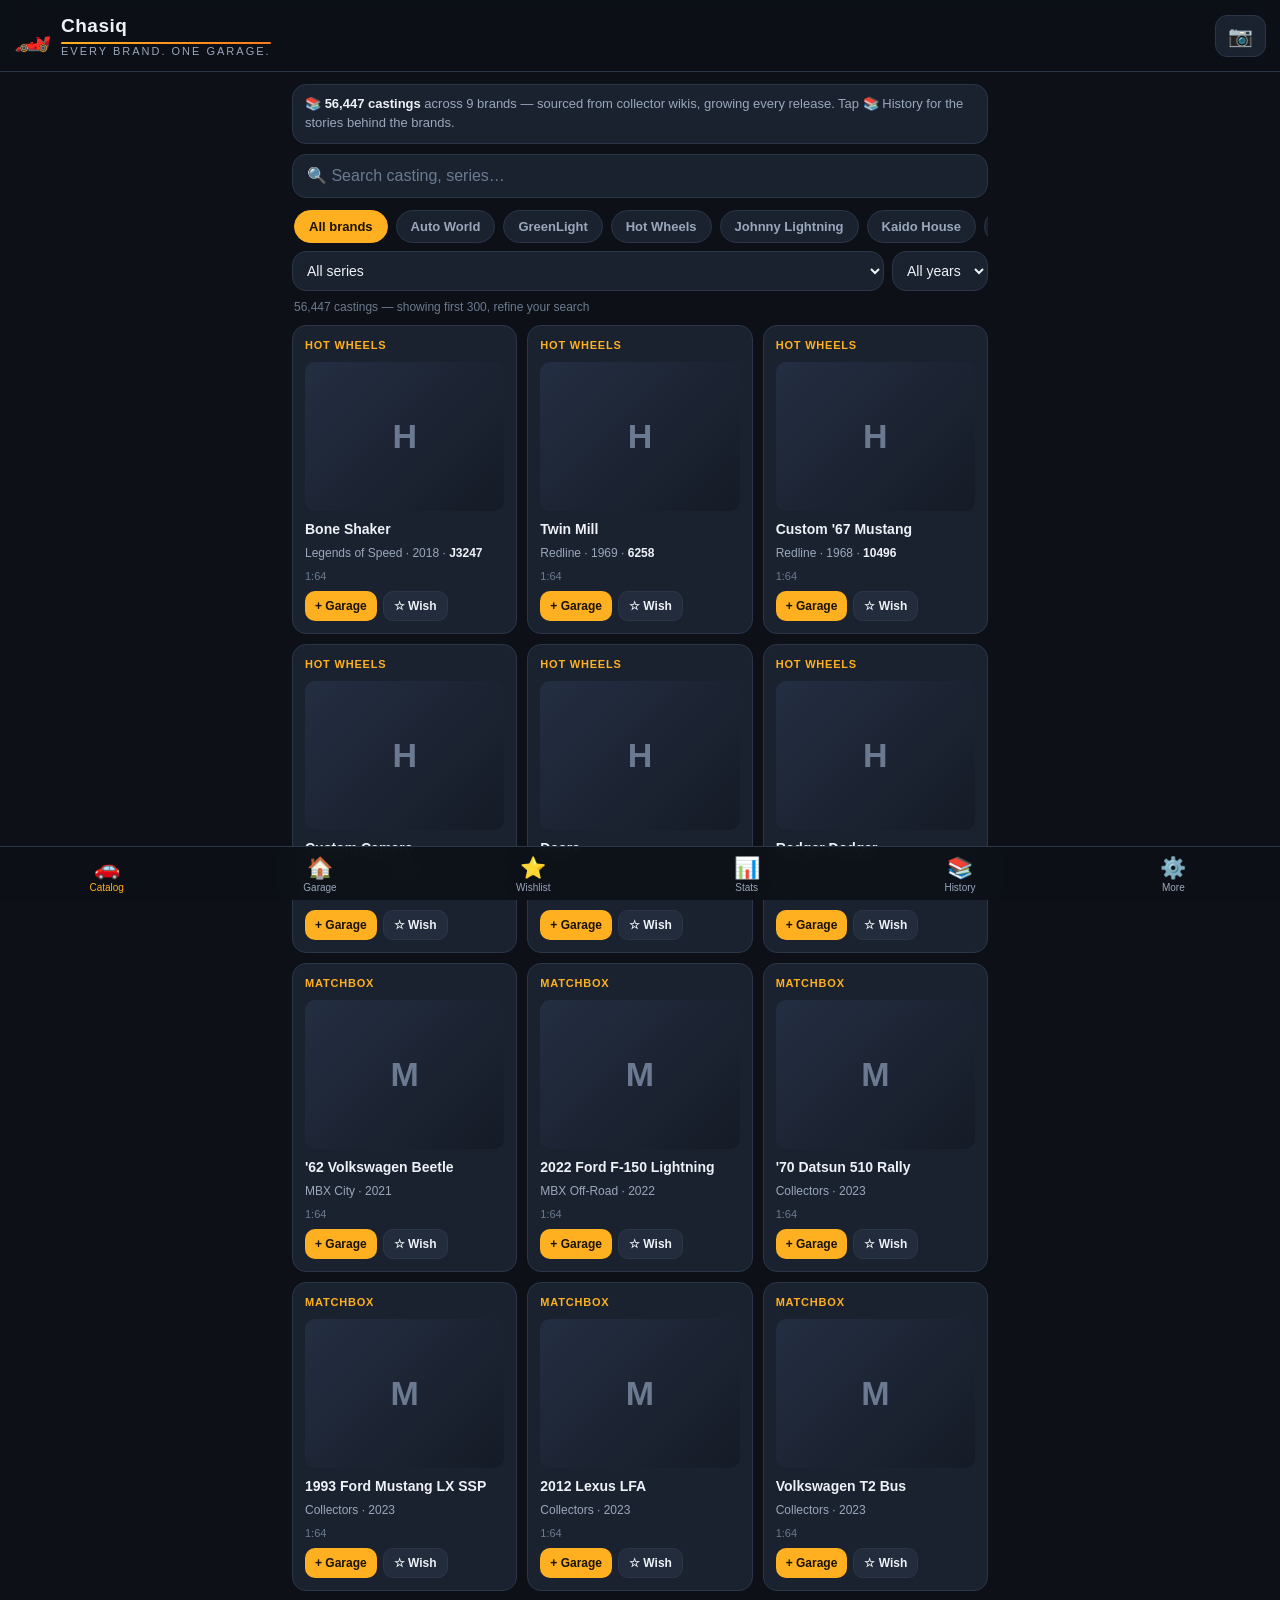
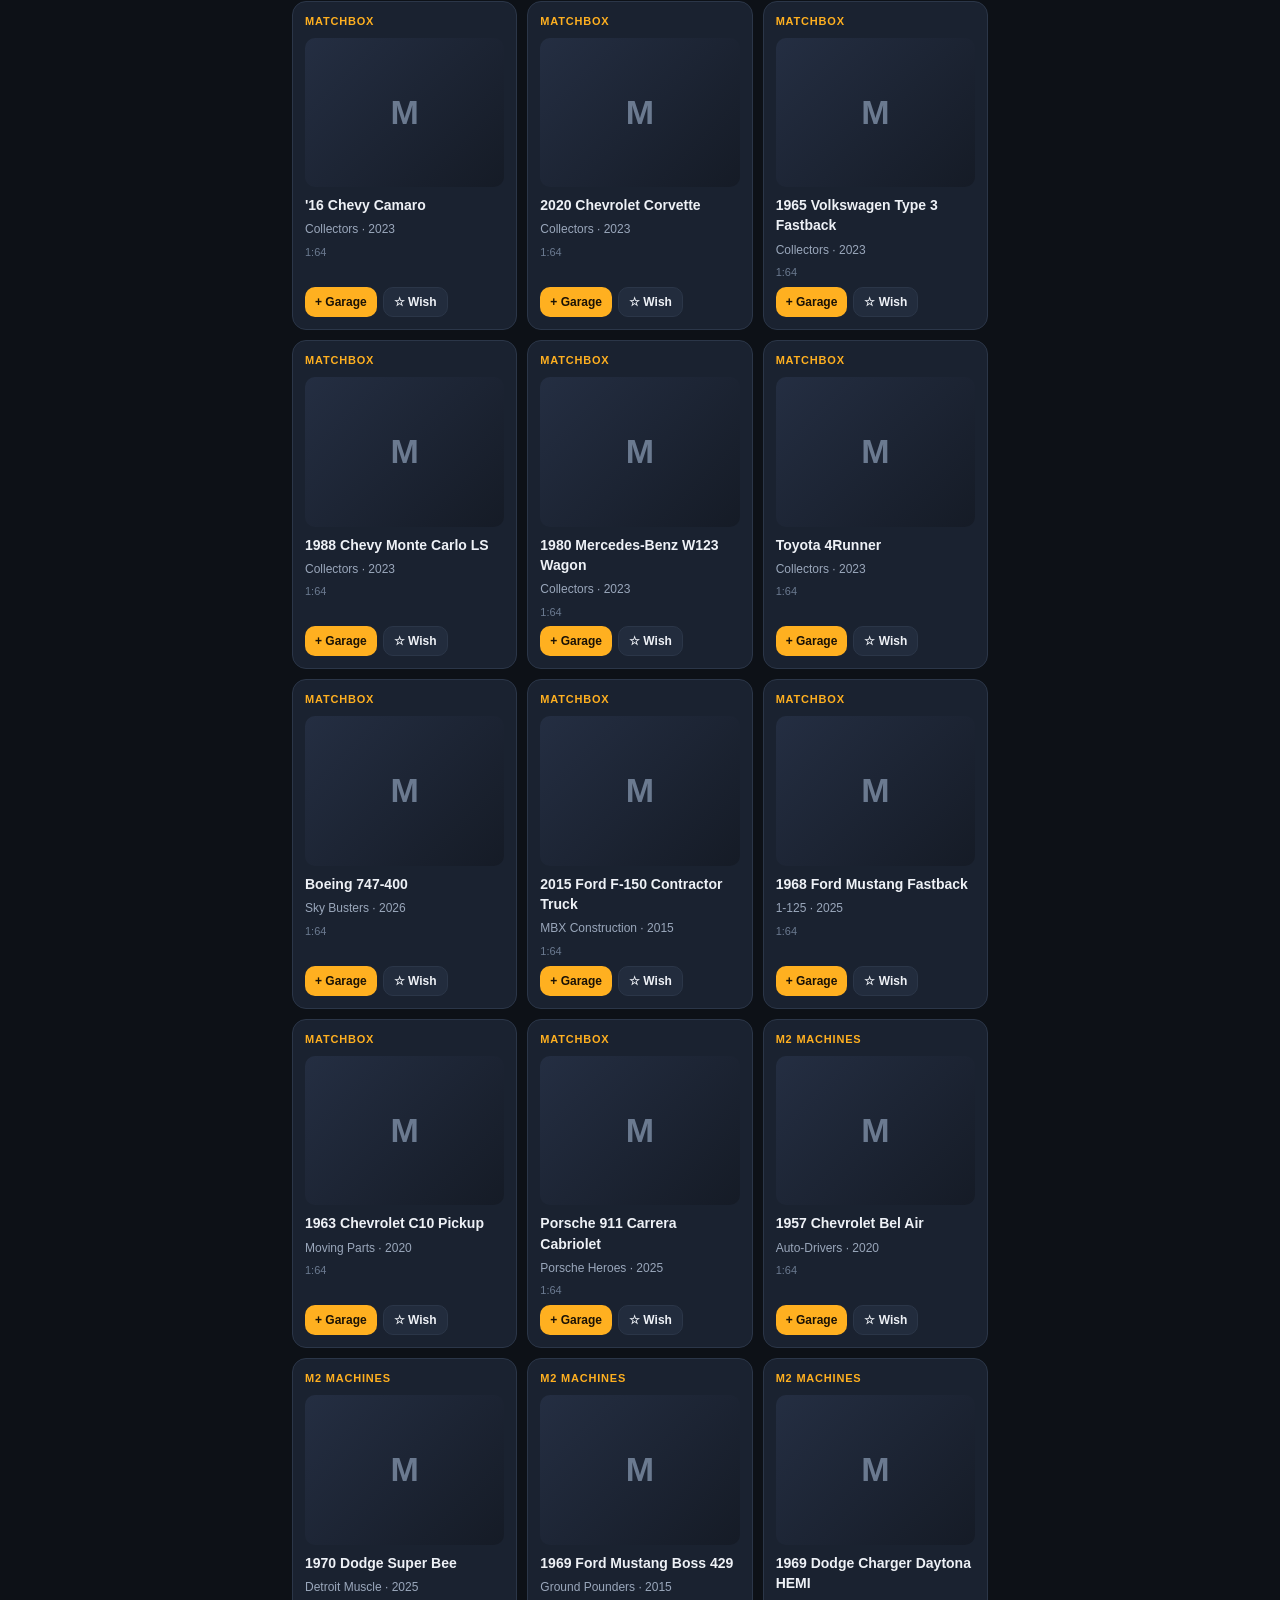
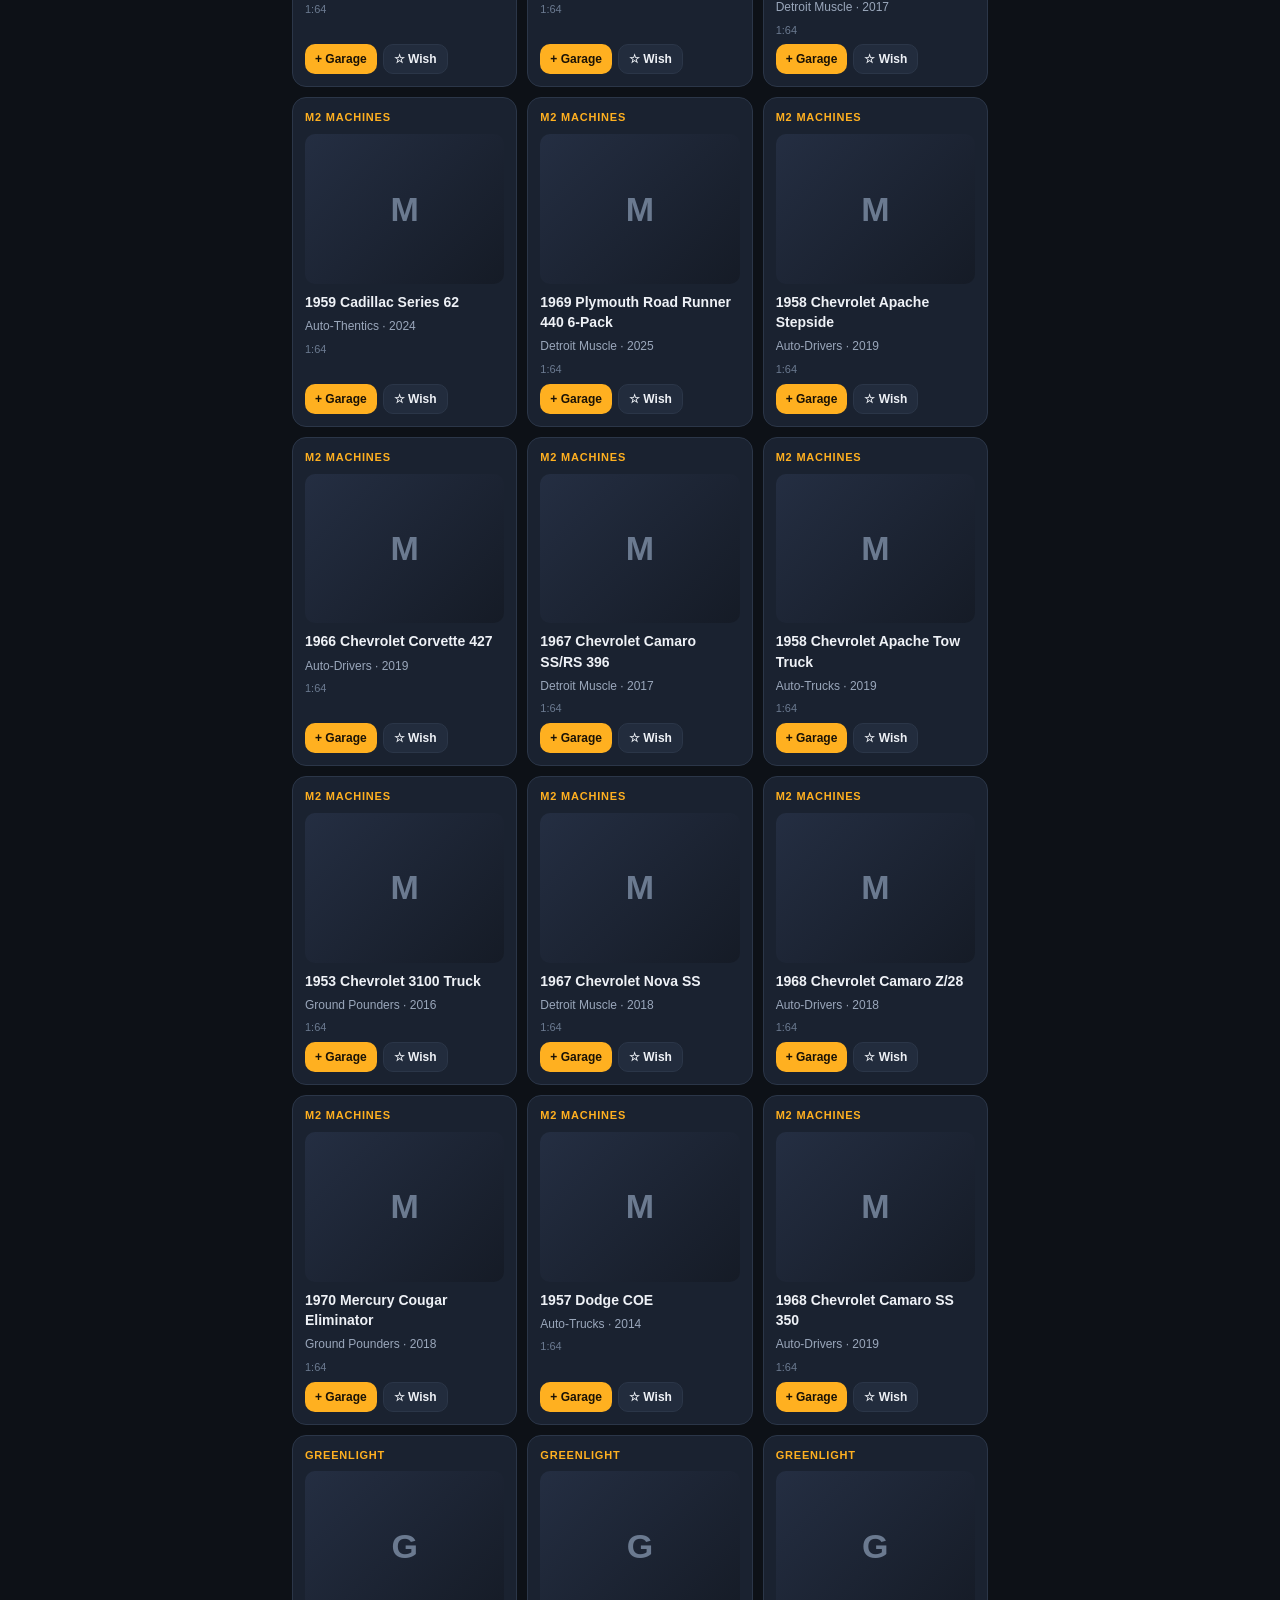
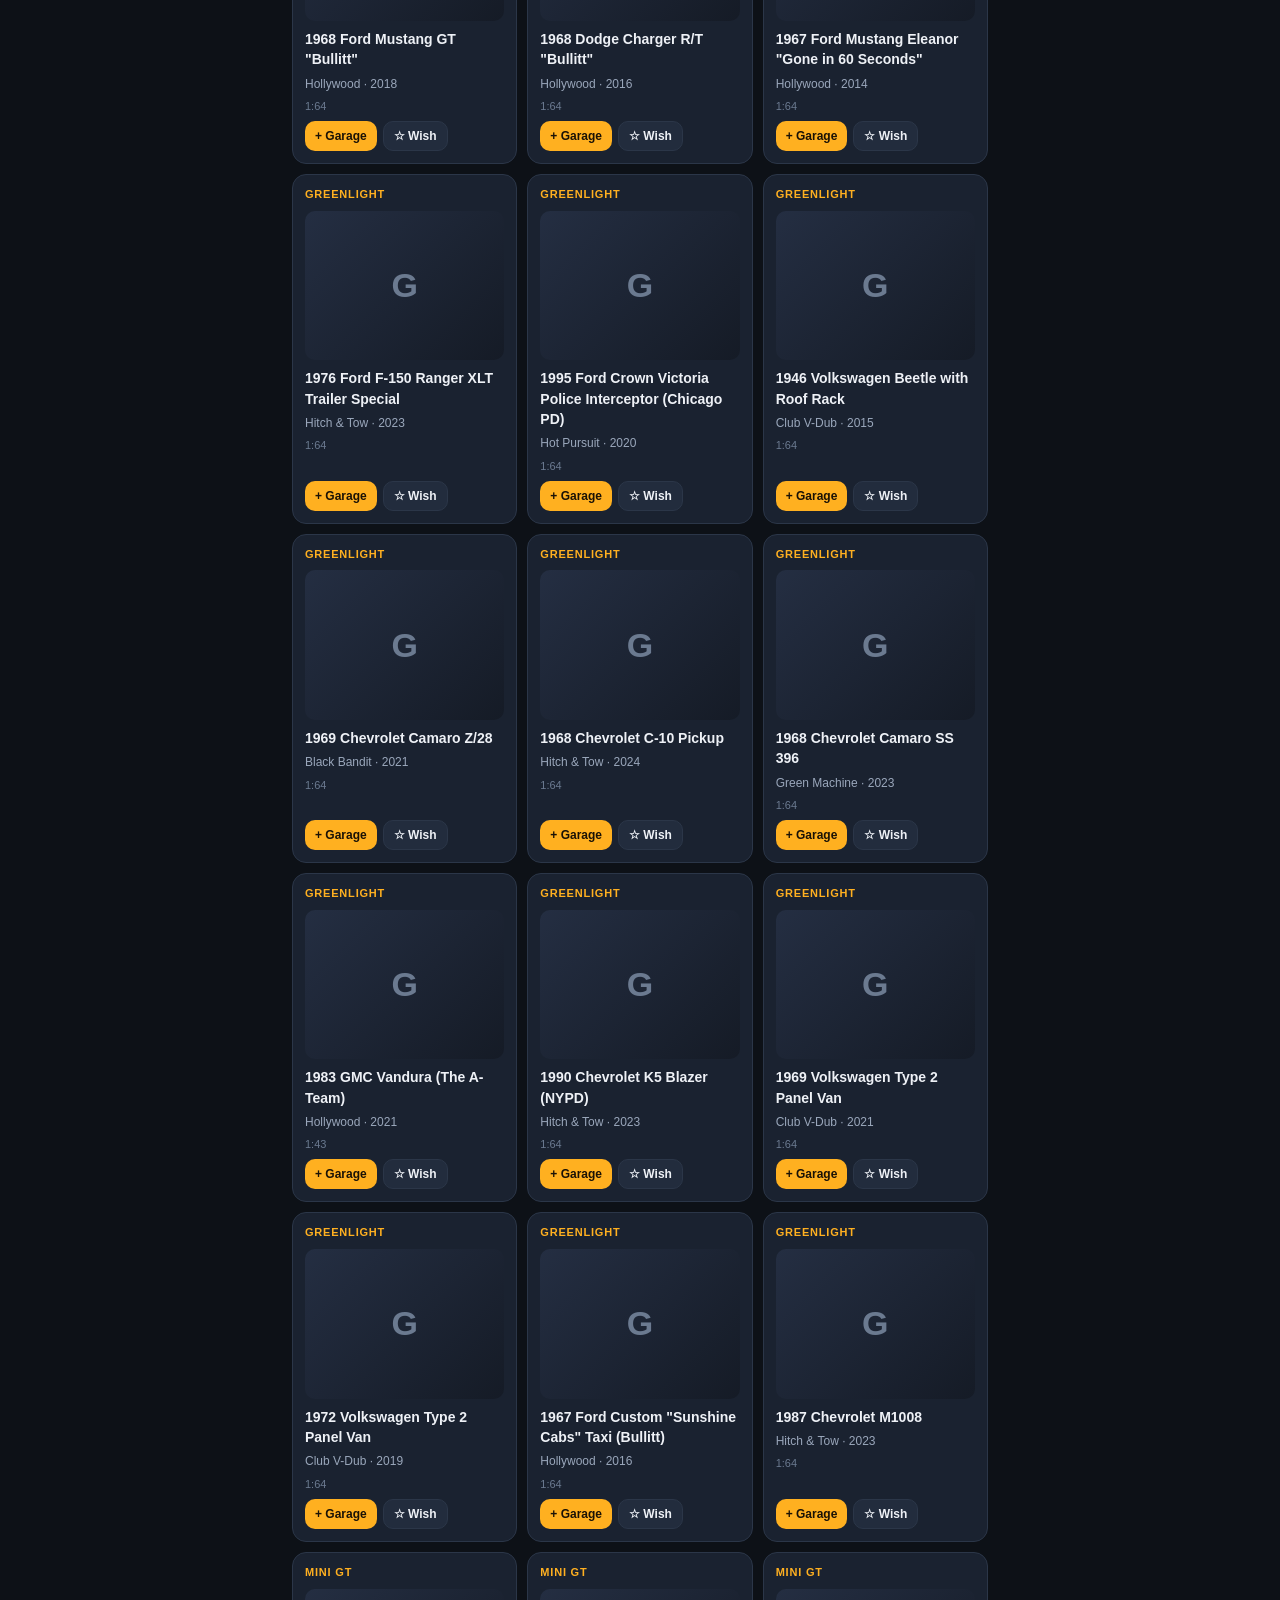
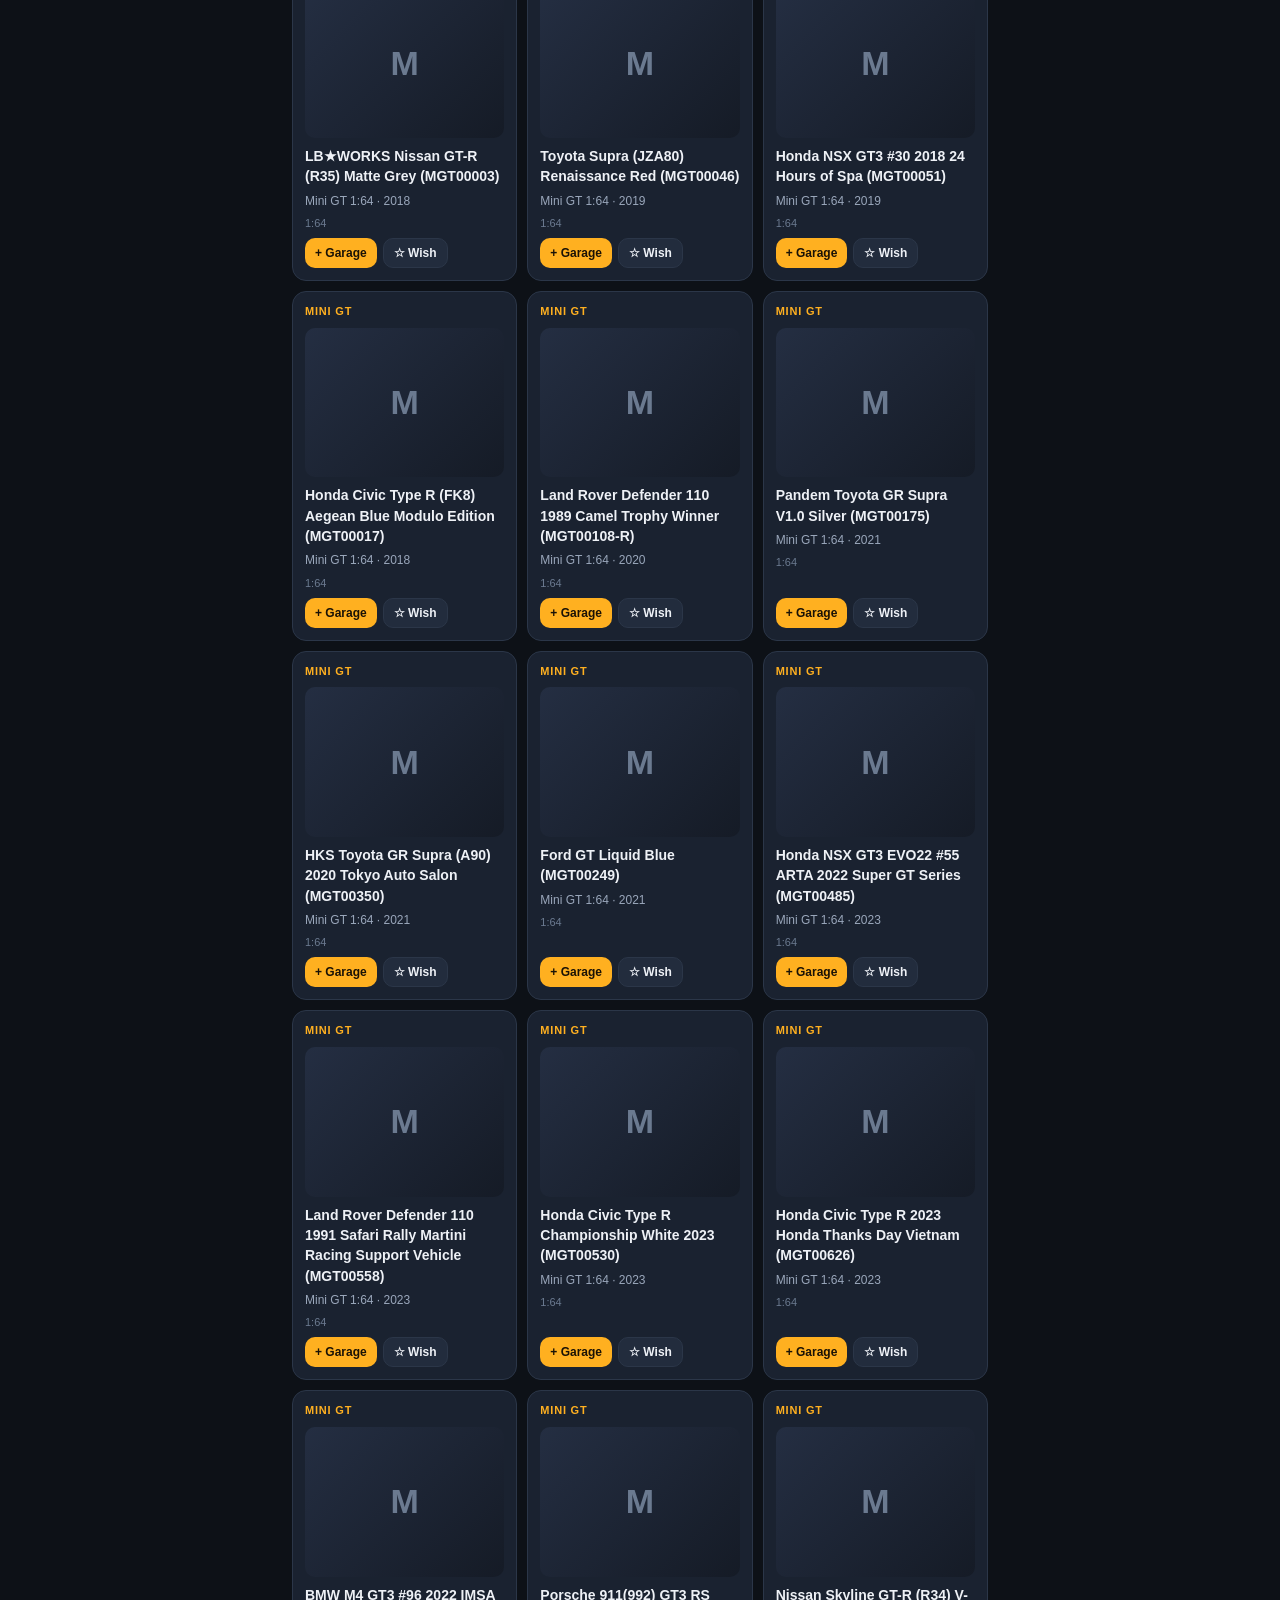
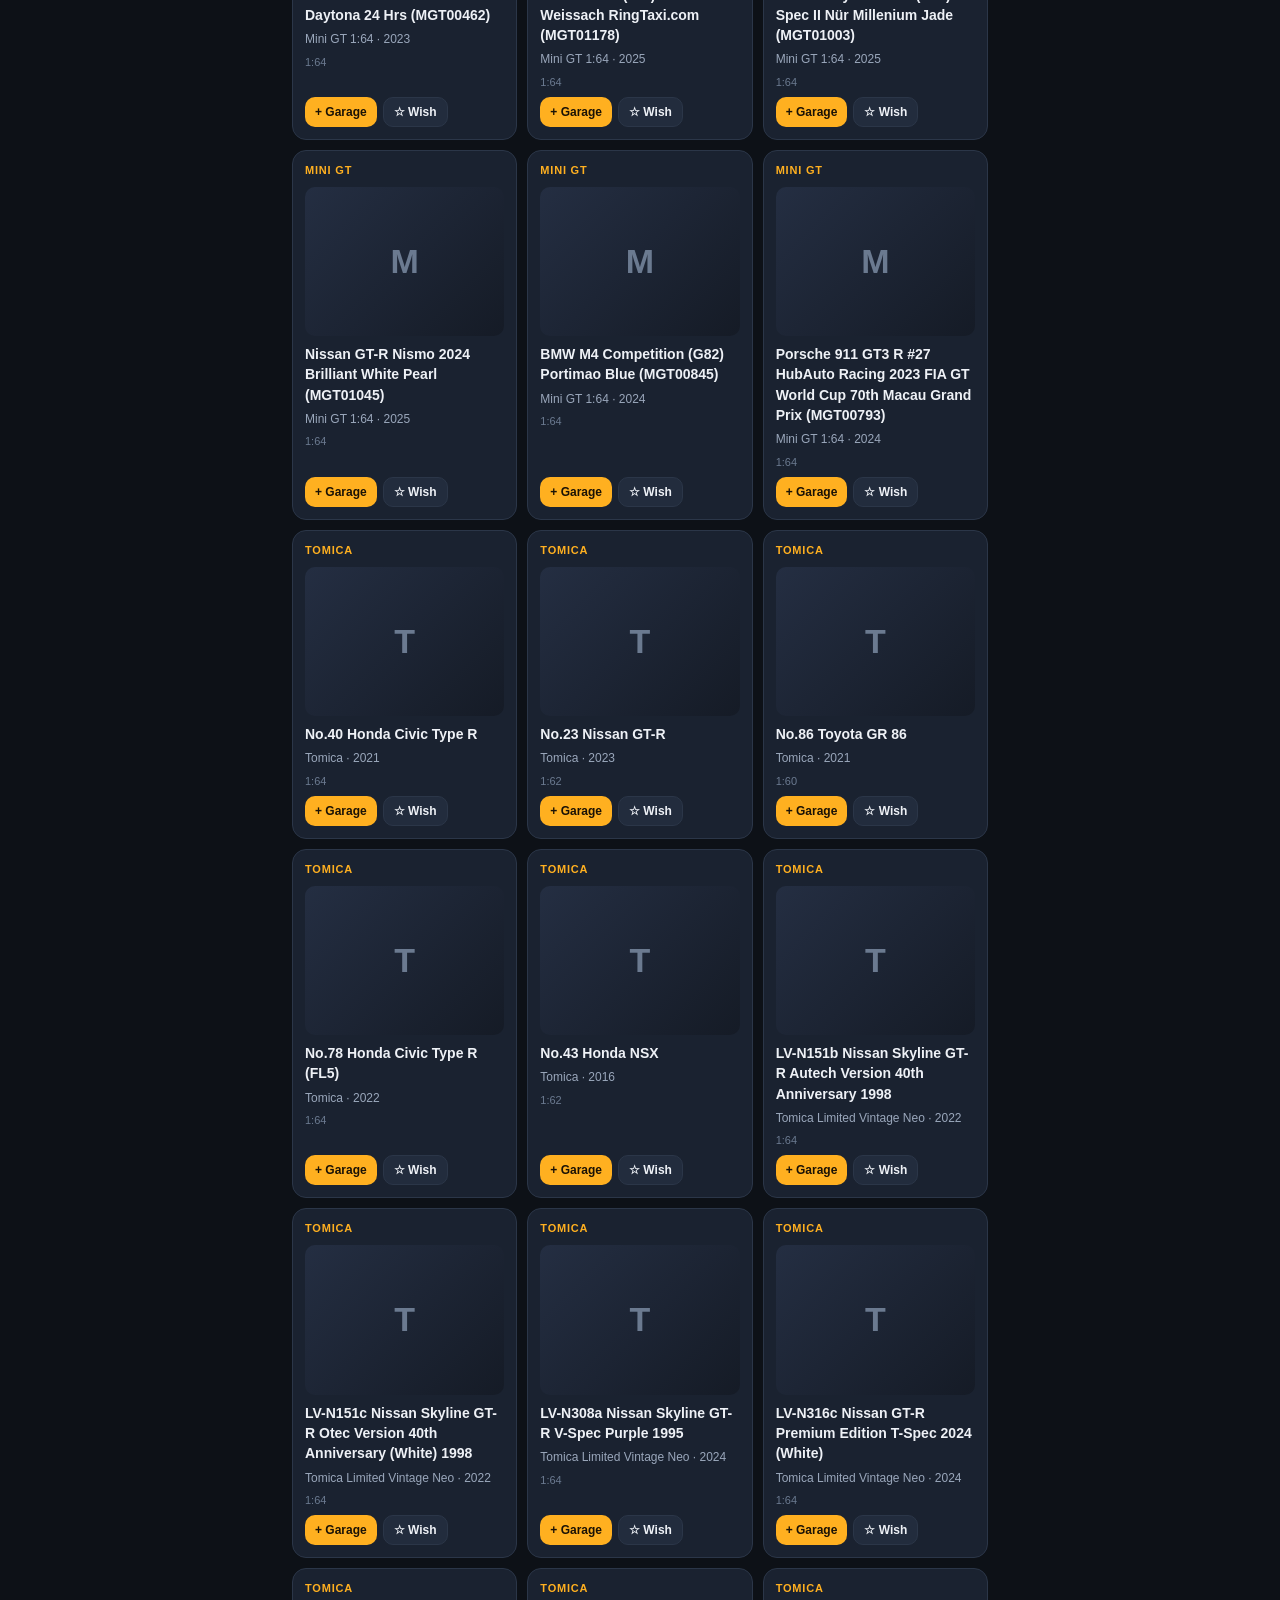
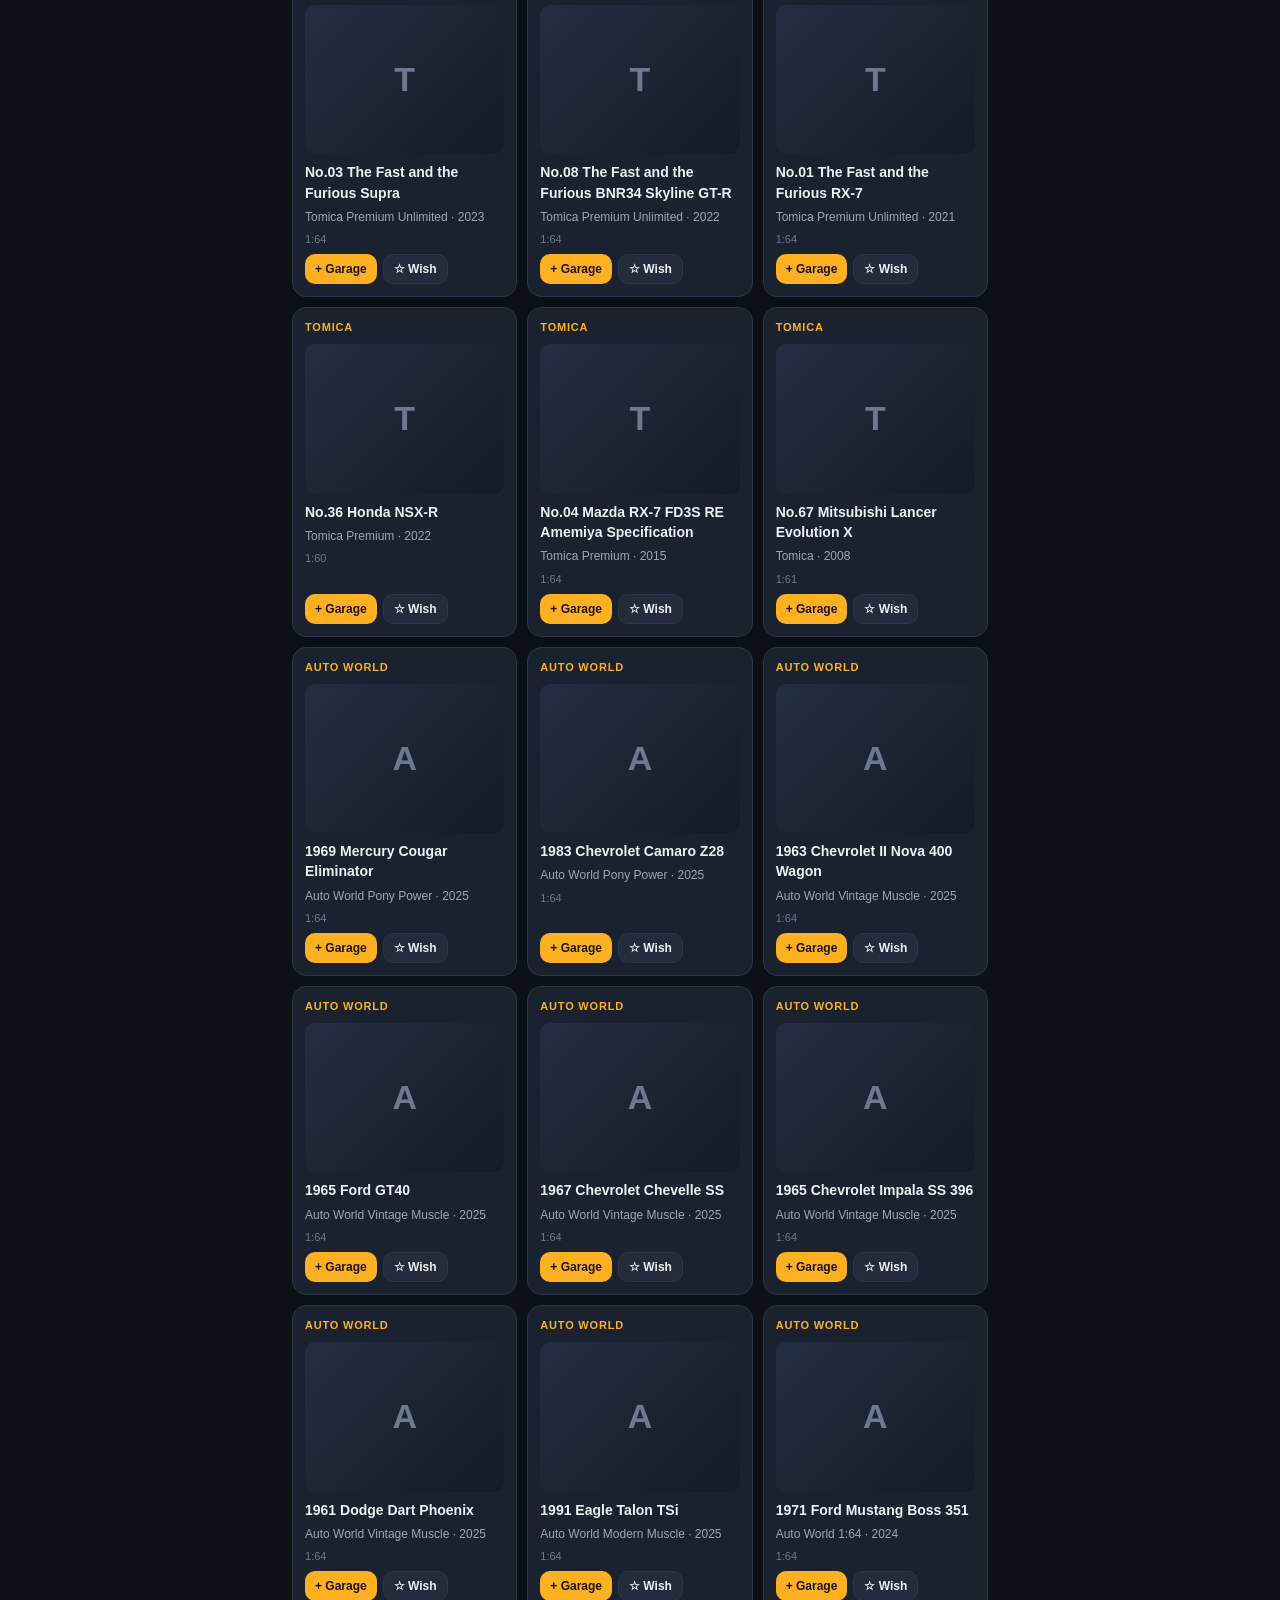
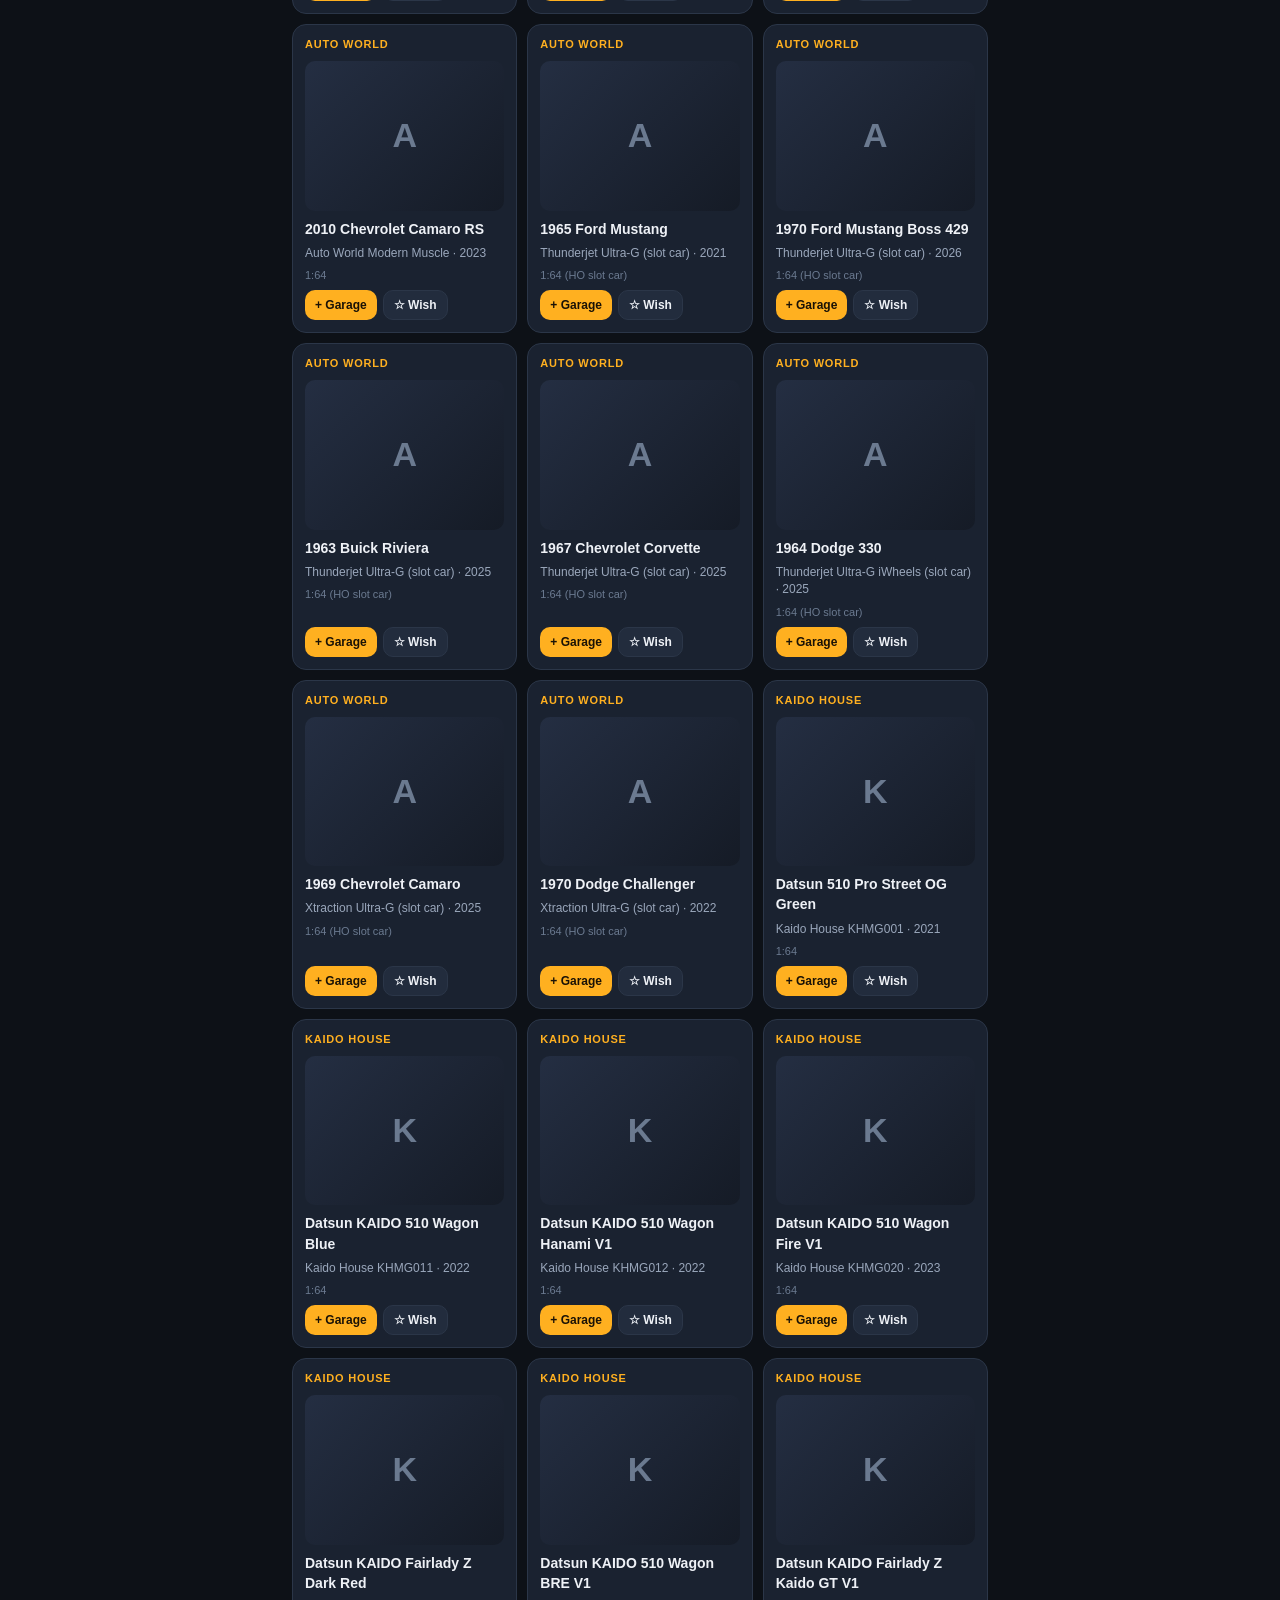
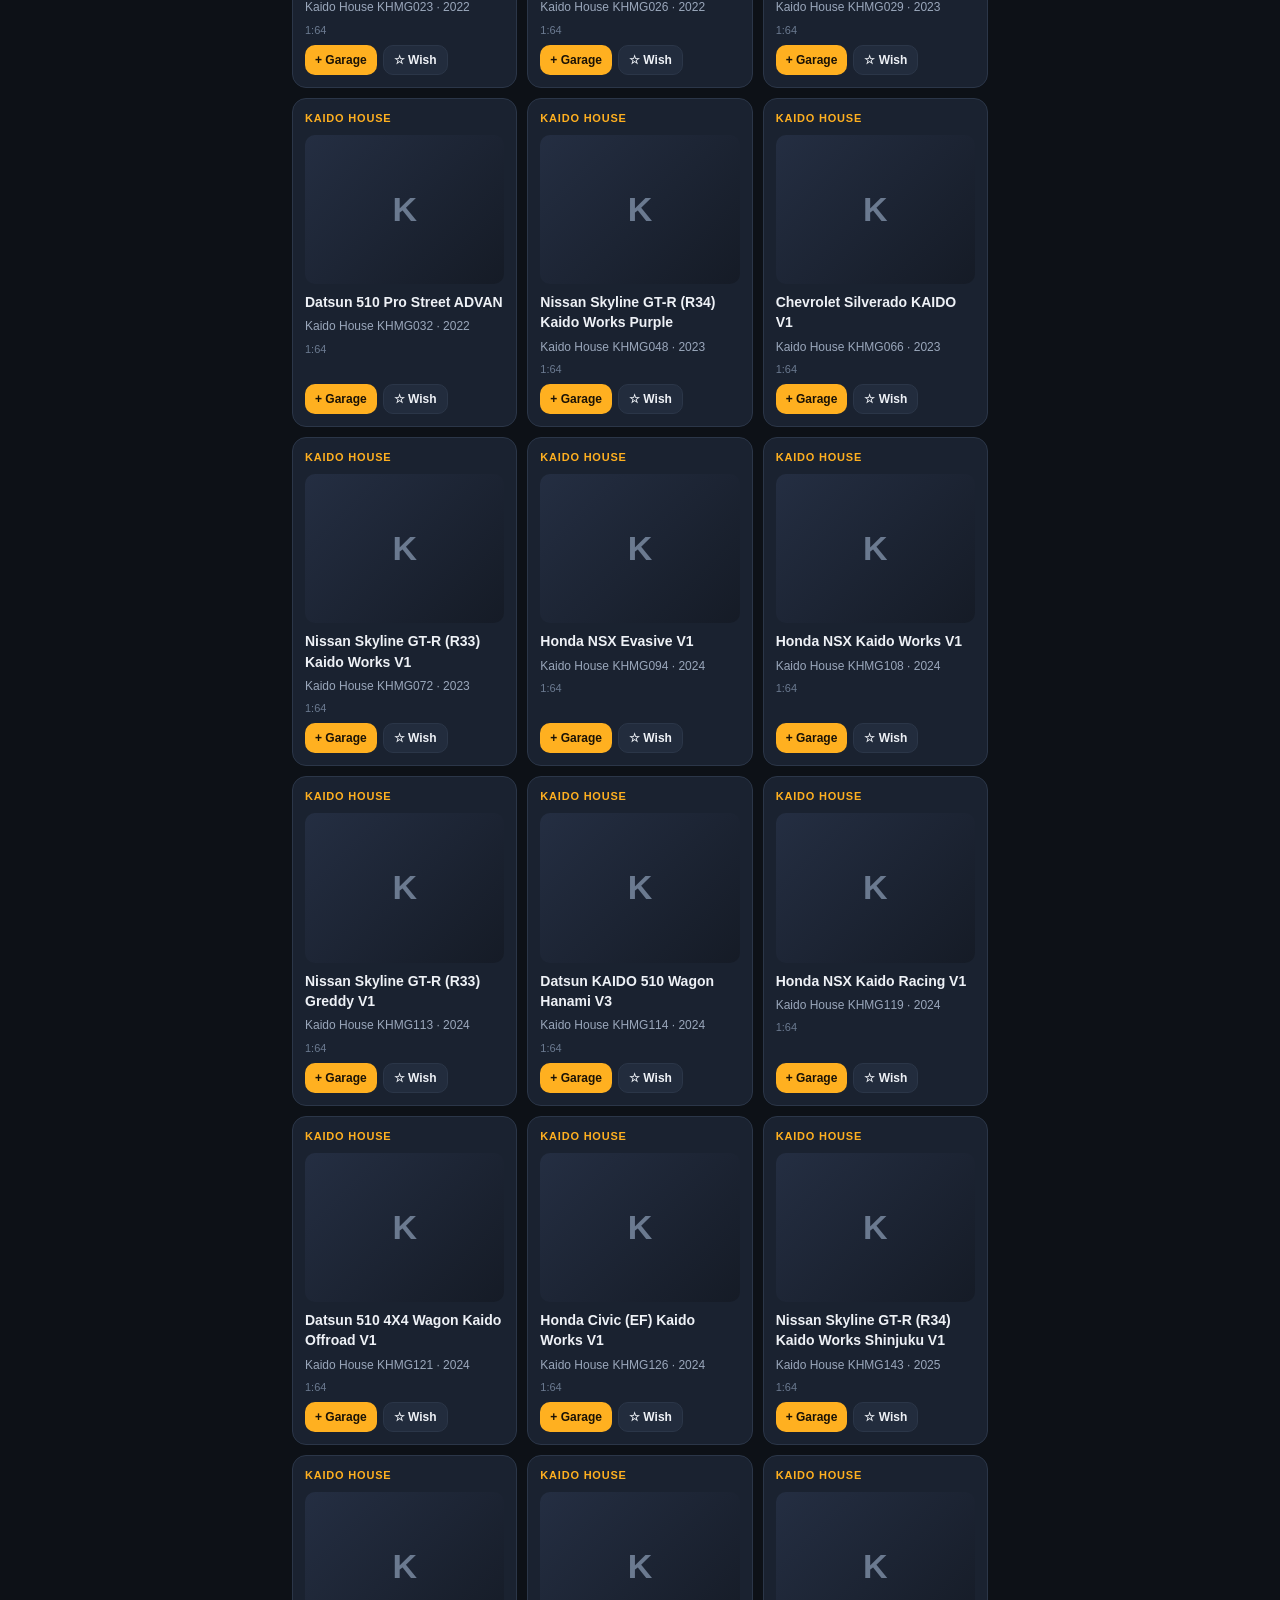
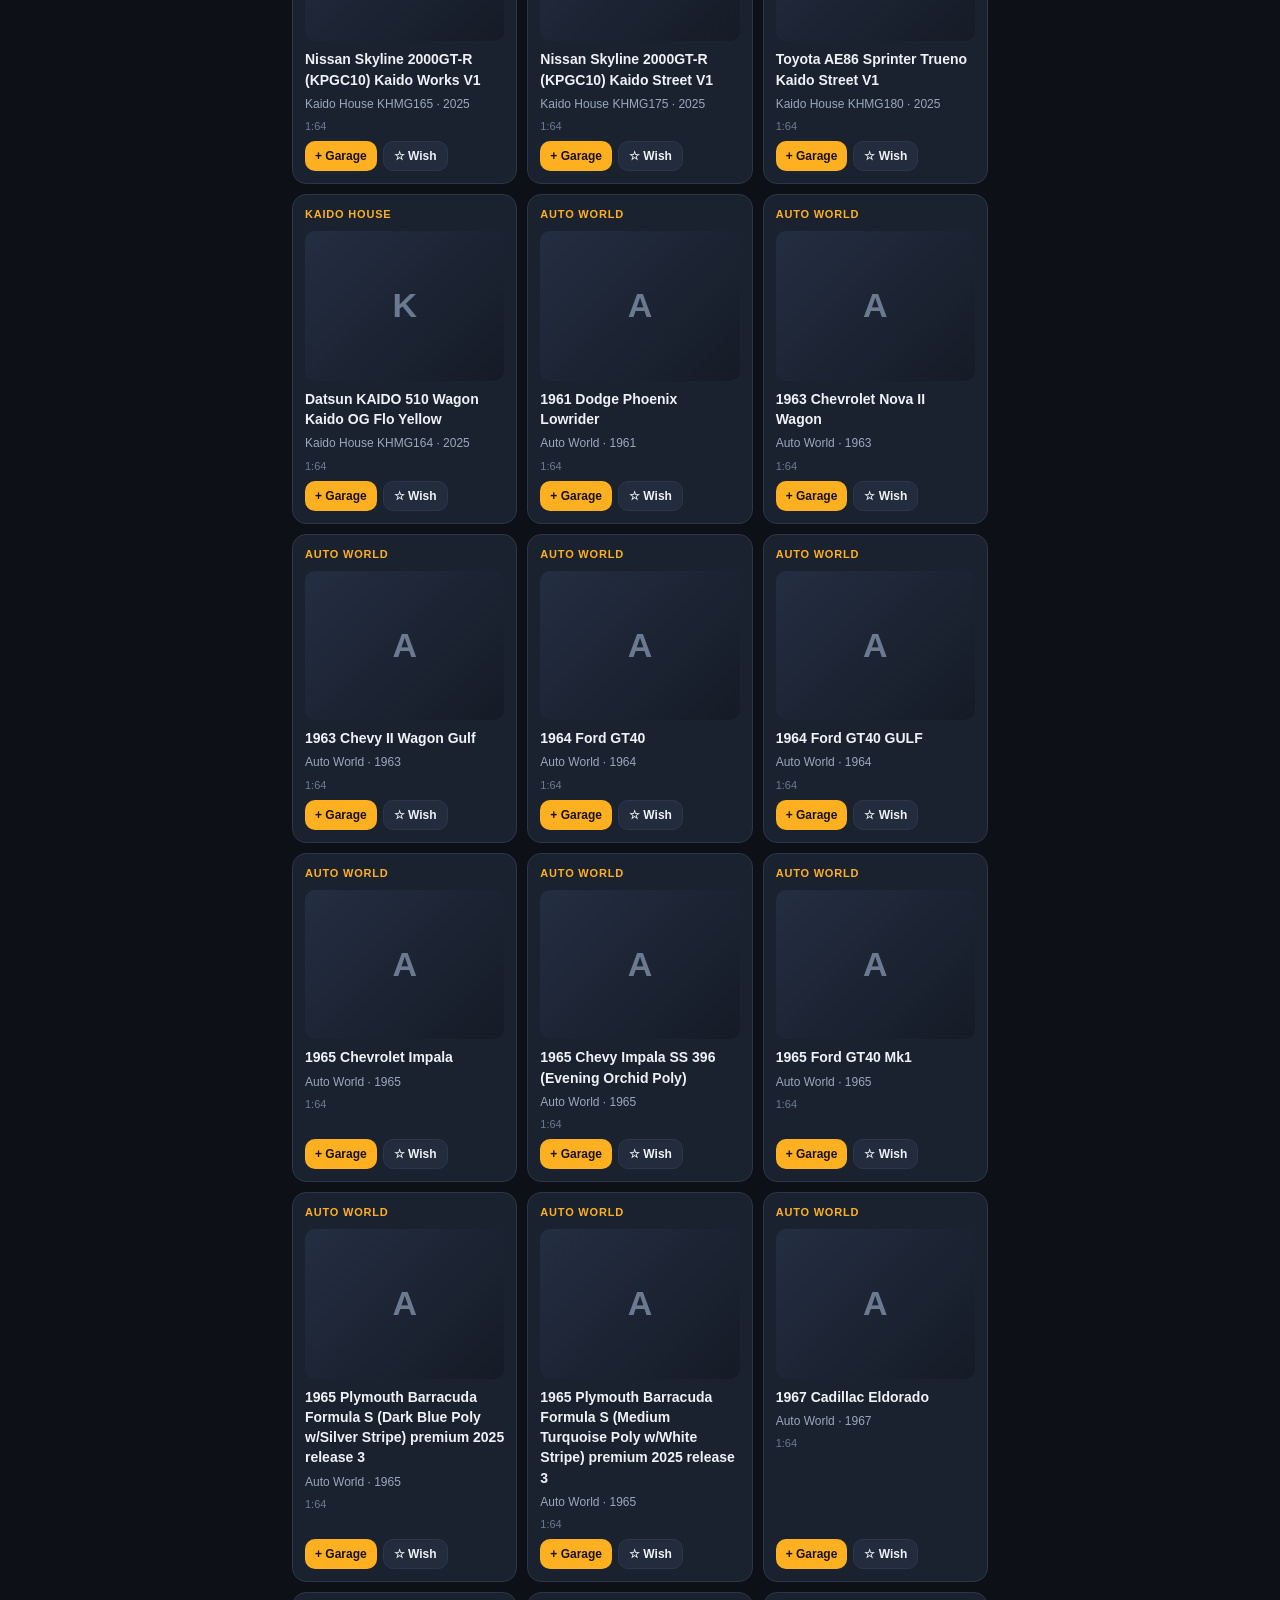
==== index.html @ f36c4ec9 "v19: full-page spec depth — country of origin (37k), base color/material split (31.7k), series index" ====
<!DOCTYPE html>
<html lang="en">
<head>
<meta charset="UTF-8">
<meta name="viewport" content="width=device-width, initial-scale=1.0, viewport-fit=cover">
<title>Chasiq — Multi-Brand Die-Cast Collection Tracker</title>
<meta name="description" content="Chasiq (cha-seek): track your die-cast collection across Hot Wheels, Matchbox, M2, GreenLight, Mini GT, Tomica, Auto World and Kaido House. 100% on-device, no account needed.">
<meta name="theme-color" content="#0d1117">
<link rel="stylesheet" href="./assets/styles.css">
</head>
<body>
<header class="app-header">
  <div class="brand-mark">🏎️</div>
  <div class="brand-text">
    <h1>Chasiq</h1>
    <p class="tagline">every brand. one garage.</p>
  </div>
  <button id="hdr-scan" class="icon-btn" title="Scan barcode" aria-label="Scan barcode">📷</button>
</header>

<main id="view" class="view"></main>

<nav class="bottom-nav" id="bottom-nav">
  <button data-tab="catalog" class="nav-btn active"><span class="nav-ico">🚗</span><span>Catalog</span></button>
  <button data-tab="collection" class="nav-btn"><span class="nav-ico">🏠</span><span>Garage</span></button>
  <button data-tab="wishlist" class="nav-btn"><span class="nav-ico">⭐</span><span>Wishlist</span></button>
  <button data-tab="stats" class="nav-btn"><span class="nav-ico">📊</span><span>Stats</span></button>
  <button data-tab="history" class="nav-btn"><span class="nav-ico">📚</span><span>History</span></button>
  <button data-tab="more" class="nav-btn"><span class="nav-ico">⚙️</span><span>More</span></button>
</nav>

<div id="modal-root"></div>
<div id="toast-root"></div>

<script src="./assets/catalog.js"></script>
<script src="./assets/catalog-c1.js"></script>
<script src="./assets/catalog-c58.js"></script>
<script src="./assets/catalog-c2.js"></script>
<script src="./assets/catalog-c3.js"></script>
<script src="./assets/catalog-c4.js"></script>
<script src="./assets/catalog-c5.js"></script>
<script src="./assets/catalog-c6.js"></script>
<script src="./assets/catalog-c7.js"></script>
<script src="./assets/catalog-c8.js"></script>
<script src="./assets/catalog-c9.js"></script>
<script src="./assets/catalog-c10.js"></script>
<script src="./assets/catalog-c11.js"></script>
<script src="./assets/catalog-c12.js"></script>
<script src="./assets/catalog-c59.js"></script>
<script src="./assets/catalog-c13.js"></script>
<script src="./assets/catalog-c14.js"></script>
<script src="./assets/catalog-c15.js"></script>
<script src="./assets/catalog-c16.js"></script>
<script src="./assets/catalog-c60.js"></script>
<script src="./assets/catalog-c17.js"></script>
<script src="./assets/catalog-c61.js"></script>
<script src="./assets/catalog-c18.js"></script>
<script src="./assets/catalog-c62.js"></script>
<script src="./assets/catalog-c19.js"></script>
<script src="./assets/catalog-c20.js"></script>
<script src="./assets/catalog-c21.js"></script>
<script src="./assets/catalog-c22.js"></script>
<script src="./assets/catalog-c23.js"></script>
<script src="./assets/catalog-c63.js"></script>
<script src="./assets/catalog-c24.js"></script>
<script src="./assets/catalog-c25.js"></script>
<script src="./assets/catalog-c26.js"></script>
<script src="./assets/catalog-c27.js"></script>
<script src="./assets/catalog-c28.js"></script>
<script src="./assets/catalog-c29.js"></script>
<script src="./assets/catalog-c30.js"></script>
<script src="./assets/catalog-c31.js"></script>
<script src="./assets/catalog-c32.js"></script>
<script src="./assets/catalog-c33.js"></script>
<script src="./assets/catalog-c34.js"></script>
<script src="./assets/catalog-c64.js"></script>
<script src="./assets/catalog-c35.js"></script>
<script src="./assets/catalog-c36.js"></script>
<script src="./assets/catalog-c37.js"></script>
<script src="./assets/catalog-c38.js"></script>
<script src="./assets/catalog-c65.js"></script>
<script src="./assets/catalog-c39.js"></script>
<script src="./assets/catalog-c66.js"></script>
<script src="./assets/catalog-c40.js"></script>
<script src="./assets/catalog-c67.js"></script>
<script src="./assets/catalog-c41.js"></script>
<script src="./assets/catalog-c68.js"></script>
<script src="./assets/catalog-c42.js"></script>
<script src="./assets/catalog-c69.js"></script>
<script src="./assets/catalog-c43.js"></script>
<script src="./assets/catalog-c70.js"></script>
<script src="./assets/catalog-c44.js"></script>
<script src="./assets/catalog-c71.js"></script>
<script src="./assets/catalog-c45.js"></script>
<script src="./assets/catalog-c72.js"></script>
<script src="./assets/catalog-c46.js"></script>
<script src="./assets/catalog-c73.js"></script>
<script src="./assets/catalog-c47.js"></script>
<script src="./assets/catalog-c74.js"></script>
<script src="./assets/catalog-c48.js"></script>
<script src="./assets/catalog-c75.js"></script>
<script src="./assets/catalog-c49.js"></script>
<script src="./assets/catalog-c76.js"></script>
<script src="./assets/catalog-c50.js"></script>
<script src="./assets/catalog-c77.js"></script>
<script src="./assets/catalog-c51.js"></script>
<script src="./assets/catalog-c78.js"></script>
<script src="./assets/catalog-c52.js"></script>
<script src="./assets/catalog-c79.js"></script>
<script src="./assets/catalog-c53.js"></script>
<script src="./assets/catalog-c80.js"></script>
<script src="./assets/catalog-c54.js"></script>
<script src="./assets/catalog-c81.js"></script>
<script src="./assets/catalog-c55.js"></script>
<script src="./assets/catalog-c82.js"></script>
<script src="./assets/catalog-c56.js"></script>
<script src="./assets/catalog-c83.js"></script>
<script src="./assets/catalog-c57.js"></script>
<script src="./assets/hwr-c1.js"></script>
<script src="./assets/hwr-c2.js"></script>
<script src="./assets/hwr-c3.js"></script>
<script src="./assets/hwr-c4.js"></script>
<script src="./assets/hwr-c5.js"></script>
<script src="./assets/hwr-c6.js"></script>
<script src="./assets/hwr-c7.js"></script>
<script src="./assets/hwr-c8.js"></script>
<script src="./assets/hwr-c9.js"></script>
<script src="./assets/hwr-c10.js"></script>
<script src="./assets/hwr-c11.js"></script>
<script src="./assets/hwr-c12.js"></script>
<script src="./assets/hwr-c13.js"></script>
<script src="./assets/hwr-c14.js"></script>
<script src="./assets/hwr-c15.js"></script>
<script src="./assets/hwr-c16.js"></script>
<script src="./assets/hwr-c17.js"></script>
<script src="./assets/hwr-c18.js"></script>
<script src="./assets/hwr-c19.js"></script>
<script src="./assets/hwr-c20.js"></script>
<script src="./assets/hwr-c21.js"></script>
<script src="./assets/hwr-c22.js"></script>
<script src="./assets/hwr-c23.js"></script>
<script src="./assets/hwr-c24.js"></script>
<script src="./assets/hwr-c25.js"></script>
<script src="./assets/hwr-c26.js"></script>
<script src="./assets/hwr-c27.js"></script>
<script src="./assets/hwr-c28.js"></script>
<script src="./assets/hwr-c29.js"></script>
<script src="./assets/hwr-c30.js"></script>
<script src="./assets/hwr-c31.js"></script>
<script src="./assets/hwr-c32.js"></script>
<script src="./assets/hwr-c33.js"></script>
<script src="./assets/hwr-c34.js"></script>
<script src="./assets/hwr-c35.js"></script>
<script src="./assets/hwr-c36.js"></script>
<script src="./assets/hwr-c37.js"></script>
<script src="./assets/hwr-c38.js"></script>
<script src="./assets/hwr-c39.js"></script>
<script src="./assets/hwr-c40.js"></script>
<script src="./assets/hwr-c41.js"></script>
<script src="./assets/hwr-c42.js"></script>
<script src="./assets/hwr-c43.js"></script>
<script src="./assets/hwr-c44.js"></script>
<script src="./assets/hwr-c45.js"></script>
<script src="./assets/hwr-c46.js"></script>
<script src="./assets/hwr-c47.js"></script>
<script src="./assets/hwr-c48.js"></script>
<script src="./assets/hwr-c49.js"></script>
<script src="./assets/hwr-c50.js"></script>
<script src="./assets/hwr-c51.js"></script>
<script src="./assets/hwr-c52.js"></script>
<script src="./assets/hwr-c53.js"></script>
<script src="./assets/hwr-c54.js"></script>
<script src="./assets/hwr-c55.js"></script>
<script src="./assets/hwr-c56.js"></script>
<script src="./assets/hwr-c57.js"></script>
<script src="./assets/hwr-c58.js"></script>
<script src="./assets/hwr-c59.js"></script>
<script src="./assets/hwr-c60.js"></script>
<script src="./assets/hwr-c61.js"></script>
<script src="./assets/hwr-c62.js"></script>
<script src="./assets/hwr-c63.js"></script>
<script src="./assets/hwr-c64.js"></script>
<script src="./assets/hwr-c65.js"></script>
<script src="./assets/hwr-c66.js"></script>
<script src="./assets/hwr-c67.js"></script>
<script src="./assets/hwr-c68.js"></script>
<script src="./assets/hwr-c69.js"></script>
<script src="./assets/hwr-c70.js"></script>
<script src="./assets/hwr-c71.js"></script>
<script src="./assets/hwr-c72.js"></script>
<script src="./assets/hwr-c73.js"></script>
<script src="./assets/hwr-c74.js"></script>
<script src="./assets/hwr-c75.js"></script>
<script src="./assets/hwr-c76.js"></script>
<script src="./assets/hwr-c77.js"></script>
<script src="./assets/hwr-c78.js"></script>
<script src="./assets/hwr-c79.js"></script>
<script src="./assets/hwr-c80.js"></script>
<script src="./assets/hwr-c81.js"></script>
<script src="./assets/hwr-c82.js"></script>
<script src="./assets/hwr-c83.js"></script>
<script src="./assets/hwr-c84.js"></script>
<script src="./assets/hwr-c85.js"></script>
<script src="./assets/hwr-c86.js"></script>
<script src="./assets/hwr-c87.js"></script>
<script src="./assets/hwr-c88.js"></script>
<script src="./assets/hwr-c89.js"></script>
<script src="./assets/hwr-c90.js"></script>
<script src="./assets/hwr-c91.js"></script>
<script src="./assets/hwr-c92.js"></script>
<script src="./assets/hwr-c93.js"></script>
<script src="./assets/hwr-c94.js"></script>
<script src="./assets/hwr-c95.js"></script>
<script src="./assets/hwr-c96.js"></script>
<script src="./assets/hwr-c97.js"></script>
<script src="./assets/hwr-c98.js"></script>
<script src="./assets/hwr-c99.js"></script>
<script src="./assets/hwr-c100.js"></script>
<script src="./assets/hwr-c101.js"></script>
<script src="./assets/hwr-c102.js"></script>
<script src="./assets/hwr-c103.js"></script>
<script src="./assets/hwr-c104.js"></script>
<script src="./assets/hwr-c105.js"></script>
<script src="./assets/hwr-c106.js"></script>
<script src="./assets/hwr-c107.js"></script>
<script src="./assets/hwr-c108.js"></script>
<script src="./assets/hwr-c109.js"></script>
<script src="./assets/hwr-c110.js"></script>
<script src="./assets/hwr-c111.js"></script>
<script src="./assets/hwr-c112.js"></script>
<script src="./assets/hwr-c113.js"></script>
<script src="./assets/hwr-c114.js"></script>
<script src="./assets/hwr-c115.js"></script>
<script src="./assets/hwr-c116.js"></script>
<script src="./assets/hwr-c117.js"></script>
<script src="./assets/hwr-c118.js"></script>
<script src="./assets/hwr-c119.js"></script>
<script src="./assets/hwr-c120.js"></script>
<script src="./assets/hwr-c121.js"></script>
<script src="./assets/hwr-c122.js"></script>
<script src="./assets/hwr-c123.js"></script>
<script src="./assets/hwr-c124.js"></script>
<script src="./assets/hwr-c125.js"></script>
<script src="./assets/hwr-c126.js"></script>
<script src="./assets/hwr-c127.js"></script>
<script src="./assets/hwr-c128.js"></script>
<script src="./assets/hwr-c129.js"></script>
<script src="./assets/hwr-c130.js"></script>
<script src="./assets/hwr-c131.js"></script>
<script src="./assets/hwr-c132.js"></script>
<script src="./assets/hwr-c133.js"></script>
<script src="./assets/hwr-c134.js"></script>
<script src="./assets/hwr-c135.js"></script>
<script src="./assets/hwr-c136.js"></script>
<script src="./assets/hwr-c137.js"></script>
<script src="./assets/hwr-c138.js"></script>
<script src="./assets/hwr-c139.js"></script>
<script src="./assets/hwr-c140.js"></script>
<script src="./assets/hwr-c141.js"></script>
<script src="./assets/hwr-c142.js"></script>
<script src="./assets/hwr-c143.js"></script>
<script src="./assets/hwr-c144.js"></script>
<script src="./assets/hwr-c145.js"></script>
<script src="./assets/hwr-c146.js"></script>
<script src="./assets/hwr-c147.js"></script>
<script src="./assets/hwr-c148.js"></script>
<script src="./assets/hwr-c149.js"></script>
<script src="./assets/hwr-c150.js"></script>
<script src="./assets/hwr-c151.js"></script>
<script src="./assets/hwr-c152.js"></script>
<script src="./assets/hwr-c153.js"></script>
<script src="./assets/hwr-c154.js"></script>
<script src="./assets/hwr-c155.js"></script>
<script src="./assets/hwr-c156.js"></script>
<script src="./assets/hwr-c157.js"></script>
<script src="./assets/hwr-c158.js"></script>
<script src="./assets/hwr-c159.js"></script>
<script src="./assets/hwr-c160.js"></script>
<script src="./assets/hwr-c161.js"></script>
<script src="./assets/hwr-c162.js"></script>
<script src="./assets/hwr-c163.js"></script>
<script src="./assets/hwr-c164.js"></script>
<script src="./assets/hwr-c165.js"></script>
<script src="./assets/hwr-c166.js"></script>
<script src="./assets/hwr-c167.js"></script>
<script src="./assets/hwr-c168.js"></script>
<script src="./assets/hwr-c169.js"></script>
<script src="./assets/hwr-c170.js"></script>
<script src="./assets/hwr-c171.js"></script>
<script src="./assets/hwr-c172.js"></script>
<script src="./assets/hwr-c173.js"></script>
<script src="./assets/hwr-c174.js"></script>
<script src="./assets/hwr-c175.js"></script>
<script src="./assets/hwr-c176.js"></script>
<script src="./assets/hwr-c177.js"></script>
<script src="./assets/hwr-c178.js"></script>
<script src="./assets/hwr-c179.js"></script>
<script src="./assets/hwr-c180.js"></script>
<script src="./assets/hwr-c181.js"></script>
<script src="./assets/hwr-c182.js"></script>
<script src="./assets/hwr-c183.js"></script>
<script src="./assets/hwr-c184.js"></script>
<script src="./assets/hwr-c185.js"></script>
<script src="./assets/hwr-c186.js"></script>
<script src="./assets/hwr-c187.js"></script>
<script src="./assets/hwr-c188.js"></script>
<script src="./assets/hwr-c189.js"></script>
<script src="./assets/hwr-c190.js"></script>
<script src="./assets/hwr-c191.js"></script>
<script src="./assets/hwr-c192.js"></script>
<script src="./assets/hwr-c193.js"></script>
<script src="./assets/hwr-c194.js"></script>
<script src="./assets/hwr-c195.js"></script>
<script src="./assets/hwr-c196.js"></script>
<script src="./assets/hwr-c197.js"></script>
<script src="./assets/hwr-c198.js"></script>
<script src="./assets/hwr-c199.js"></script>
<script src="./assets/hwr-c200.js"></script>
<script src="./assets/hwr-c201.js"></script>
<script src="./assets/hwr-c202.js"></script>
<script src="./assets/hwr-c203.js"></script>
<script src="./assets/hwr-c204.js"></script>
<script src="./assets/hwr-c205.js"></script>
<script src="./assets/hwr-c206.js"></script>
<script src="./assets/hwr-c207.js"></script>
<script src="./assets/hwr-c208.js"></script>
<script src="./assets/hwr-c209.js"></script>
<script src="./assets/hwr-c210.js"></script>
<script src="./assets/hwr-c211.js"></script>
<script src="./assets/hwr-c212.js"></script>
<script src="./assets/hwr-c213.js"></script>
<script src="./assets/hwr-c214.js"></script>
<script src="./assets/hwr-c215.js"></script>
<script src="./assets/hwr-c216.js"></script>
<script src="./assets/hwr-c217.js"></script>
<script src="./assets/hwr-c218.js"></script>
<script src="./assets/hwr-c219.js"></script>
<script src="./assets/hwr-c220.js"></script>
<script src="./assets/hwr-c221.js"></script>
<script src="./assets/hwr-c222.js"></script>
<script src="./assets/hwr-c223.js"></script>
<script src="./assets/hwr-c224.js"></script>
<script src="./assets/hwr-c225.js"></script>
<script src="./assets/hwr-c226.js"></script>
<script src="./assets/history.js"></script>
<script src="./assets/app.js"></script>
</body>
</html>
---- assets/styles.css ----
:root{
  --bg:#0d1117; --bg2:#131a22; --card:#1a2230; --card2:#222c3d;
  --line:#2b3648; --txt:#eef1f6; --mut:#9aa7bb; --mut2:#6b7a90;
  --acc:#ffb020; --acc2:#ff7a1a; --ok:#3ddc84; --bad:#ff5a5a;
  --r:14px;
}
*{box-sizing:border-box; -webkit-tap-highlight-color:transparent}
html,body{margin:0;padding:0}
body{
  background:var(--bg); color:var(--txt);
  font-family:-apple-system,BlinkMacSystemFont,"Segoe UI",Roboto,Helvetica,Arial,sans-serif;
  font-size:15px; line-height:1.45; padding-bottom:calc(76px + env(safe-area-inset-bottom));
}
h1,h2,h3{margin:0}
button{font-family:inherit}

/* ---------- header ---------- */
.app-header{
  position:sticky; top:0; z-index:50;
  display:flex; align-items:center; gap:10px;
  padding:12px 14px; background:rgba(13,17,23,.92); backdrop-filter:blur(8px);
  border-bottom:1px solid var(--line);
}
.brand-mark{font-size:30px}
.brand-text h1{font-size:19px; letter-spacing:.5px}
.brand-text h1::after{content:""; display:block; height:2px; width:100%;
  background:linear-gradient(90deg,var(--acc),var(--acc2)); border-radius:2px; margin-top:2px}
.tagline{margin:0; font-size:11px; color:var(--mut); letter-spacing:2px; text-transform:uppercase}
.icon-btn{
  margin-left:auto; background:var(--card); color:var(--txt);
  border:1px solid var(--line); border-radius:12px; font-size:20px; padding:8px 12px; cursor:pointer;
}

/* ---------- views ---------- */
.view{max-width:720px; margin:0 auto; padding:12px 12px 24px}
.sec-title{font-size:13px; text-transform:uppercase; letter-spacing:1.5px; color:var(--mut); margin:18px 2px 8px}
.notice{
  background:var(--card); border:1px solid var(--line); border-radius:var(--r);
  padding:10px 12px; font-size:13px; color:var(--mut); margin-bottom:10px;
}
.notice b{color:var(--txt)}
.badge{
  display:inline-block; font-size:11px; font-weight:700; letter-spacing:.6px;
  padding:2px 8px; border-radius:999px; text-transform:uppercase;
}
.badge.live{background:rgba(61,220,132,.15); color:var(--ok); border:1px solid rgba(61,220,132,.4)}
.badge.soon{background:rgba(255,176,32,.12); color:var(--acc); border:1px solid rgba(255,176,32,.4)}
.badge.brand{background:var(--card2); color:var(--txt); border:1px solid var(--line); text-transform:none; letter-spacing:0}

/* ---------- filter bar ---------- */
.search{width:100%; padding:12px 14px; font-size:16px; border-radius:var(--r);
  background:var(--card); border:1px solid var(--line); color:var(--txt); margin-bottom:8px}
.search::placeholder{color:var(--mut2)}
.chips{display:flex; gap:8px; overflow-x:auto; padding:4px 2px 8px; scrollbar-width:none}
.chips::-webkit-scrollbar{display:none}
.chip{
  flex:0 0 auto; padding:8px 14px; border-radius:999px; font-size:13px; font-weight:600;
  background:var(--card); color:var(--mut); border:1px solid var(--line); cursor:pointer;
}
.chip.on{background:var(--acc); border-color:var(--acc); color:#1a1206}
.row2{display:flex; gap:8px}
.row2 select{flex:1; padding:10px; border-radius:var(--r); background:var(--card);
  border:1px solid var(--line); color:var(--txt); font-size:14px}
.count-line{font-size:12px; color:var(--mut2); margin:8px 2px}

/* ---------- cards ---------- */
.grid{display:grid; grid-template-columns:1fr 1fr; gap:10px}
@media(min-width:560px){.grid{grid-template-columns:1fr 1fr 1fr}}
.card{
  background:var(--card); border:1px solid var(--line); border-radius:var(--r);
  padding:12px; display:flex; flex-direction:column; gap:6px;
}
.card .cbrand{font-size:11px; font-weight:700; color:var(--acc); text-transform:uppercase; letter-spacing:.8px}
.card .cname{font-weight:700; font-size:14px}
.card .cmeta{font-size:12px; color:var(--mut)}
.card .cscale{font-size:11px; color:var(--mut2)}
.card .crow{margin-top:auto; display:flex; gap:6px}
.card .cmeta b{color:var(--txt); font-weight:700}
/* uniform per-release spec grid (catalog detail) */
.spec-grid{display:grid; grid-template-columns:1fr 1fr; gap:8px; margin-top:12px}
.spec{background:var(--card); border:1px solid var(--line); border-radius:10px; padding:8px 10px; display:flex; flex-direction:column; gap:2px}
.spec.wide{grid-column:1 / -1}
.spec span{font-size:10px; text-transform:uppercase; letter-spacing:.8px; color:var(--mut)}
.spec b{font-size:14px; font-weight:700}
.btn{
  border:none; border-radius:10px; padding:10px 12px; font-size:13px; font-weight:700; cursor:pointer;
}
.btn.pri{background:var(--acc); color:#1a1206}
.btn.sec{background:var(--card2); color:var(--txt); border:1px solid var(--line)}
.btn.ghost{background:transparent; color:var(--mut); border:1px dashed var(--line)}
.btn.danger{background:rgba(255,90,90,.14); color:var(--bad); border:1px solid rgba(255,90,90,.4)}
.btn.sm{padding:7px 10px; font-size:12px}
.btn.block{width:100%; margin-top:8px}
.btn:disabled{opacity:.45; cursor:default}

/* ---------- collection list ---------- */
.g-item{
  display:flex; gap:12px; background:var(--card); border:1px solid var(--line);
  border-radius:var(--r); padding:10px; margin-bottom:10px; cursor:pointer; align-items:center;
}
.g-thumb{width:64px; height:64px; border-radius:10px; object-fit:cover; background:var(--card2); flex:0 0 auto}
.g-thumb.ph{display:flex; align-items:center; justify-content:center; font-size:26px}
.g-info{flex:1; min-width:0}
.g-info .n{font-weight:700; font-size:14px; white-space:nowrap; overflow:hidden; text-overflow:ellipsis}
.g-info .m{font-size:12px; color:var(--mut)}
.g-qty{background:var(--acc); color:#1a1206; font-weight:800; font-size:13px;
  border-radius:999px; min-width:30px; height:30px; display:flex; align-items:center; justify-content:center; padding:0 8px}

/* ---------- detail ---------- */
.detail-head{display:flex; gap:12px; align-items:center; margin-bottom:12px}
.detail-head .big{width:84px; height:84px; border-radius:14px; object-fit:cover; background:var(--card2)}
.form{background:var(--card); border:1px solid var(--line); border-radius:var(--r); padding:14px}
.frow{margin-bottom:12px}
.frow label{display:block; font-size:12px; color:var(--mut); text-transform:uppercase; letter-spacing:1px; margin-bottom:5px}
.frow input,.frow select,.frow textarea{
  width:100%; padding:11px 12px; border-radius:10px; background:var(--bg2);
  border:1px solid var(--line); color:var(--txt); font-size:15px; font-family:inherit;
}
.frow textarea{resize:vertical; min-height:64px}
.f2{display:grid; grid-template-columns:1fr 1fr; gap:10px}
.photos{display:flex; gap:8px; overflow-x:auto; padding:4px 0}
.photos img{width:88px; height:88px; object-fit:cover; border-radius:10px; border:1px solid var(--line)}
.photo-add{
  width:88px; height:88px; flex:0 0 auto; border-radius:10px; border:1px dashed var(--line);
  background:transparent; color:var(--mut); font-size:26px; cursor:pointer;
}
.stub-box{
  background:var(--bg2); border:1px dashed var(--line); border-radius:var(--r);
  padding:14px; text-align:center; color:var(--mut); font-size:13px; margin-top:10px;
}
.stub-box .big{font-size:30px; display:block; margin-bottom:6px}

/* ---------- bars ---------- */
.bar-row{display:flex; align-items:center; gap:10px; margin-bottom:8px; font-size:13px}
.bar-row .bl{width:110px; flex:0 0 auto; white-space:nowrap; overflow:hidden; text-overflow:ellipsis}
.bar-track{flex:1; height:10px; background:var(--bg2); border-radius:6px; overflow:hidden}
.bar-fill{height:100%; background:linear-gradient(90deg,var(--acc),var(--acc2)); border-radius:6px}
.bar-row .bv{width:44px; text-align:right; color:var(--mut); flex:0 0 auto}
.stat-tiles{display:grid; grid-template-columns:1fr 1fr; gap:10px; margin-bottom:6px}
.tile{background:var(--card); border:1px solid var(--line); border-radius:var(--r); padding:14px}
.tile .tv{font-size:26px; font-weight:800; color:var(--acc)}
.tile .tl{font-size:12px; color:var(--mut); text-transform:uppercase; letter-spacing:1px}

/* ---------- series progress ---------- */
.prog{background:var(--card); border:1px solid var(--line); border-radius:var(--r); padding:12px; margin-bottom:10px}
.prog .ph{display:flex; justify-content:space-between; font-size:13px; margin-bottom:8px}
.prog .ph b{font-size:14px}
.prog.done{border-color:rgba(61,220,132,.5)}

/* ---------- bottom nav ---------- */
.bottom-nav{
  position:fixed; left:0; right:0; bottom:0; z-index:50;
  display:flex; background:rgba(13,17,23,.96); backdrop-filter:blur(8px);
  border-top:1px solid var(--line); padding-bottom:env(safe-area-inset-bottom);
}
.nav-btn{
  flex:1; background:none; border:none; color:var(--mut); cursor:pointer;
  display:flex; flex-direction:column; align-items:center; gap:2px; padding:9px 0 7px; font-size:10px;
}
.nav-btn .nav-ico{font-size:21px}
.nav-btn.active{color:var(--acc)}

/* ---------- modal / toast / scanner ---------- */
.modal-veil{position:fixed; inset:0; background:rgba(0,0,0,.7); z-index:100;
  display:flex; align-items:flex-end; justify-content:center}
@media(min-width:560px){.modal-veil{align-items:center}}
.modal{
  background:var(--bg2); border:1px solid var(--line); border-radius:18px 18px 0 0;
  width:100%; max-width:560px; max-height:88vh; overflow-y:auto; padding:18px;
}
@media(min-width:560px){.modal{border-radius:18px}}
.modal h3{margin-bottom:10px}
.scan-video{width:100%; border-radius:12px; background:#000; aspect-ratio:4/3; object-fit:cover}
.scan-code{font-family:monospace; font-size:22px; text-align:center; margin:12px 0; color:var(--ok); letter-spacing:2px}
#toast-root{position:fixed; bottom:calc(86px + env(safe-area-inset-bottom)); left:0; right:0;
  display:flex; flex-direction:column; align-items:center; gap:8px; z-index:200; pointer-events:none}
.toast{background:var(--card2); border:1px solid var(--line); color:var(--txt);
  padding:10px 18px; border-radius:999px; font-size:14px; box-shadow:0 4px 18px rgba(0,0,0,.5)}
.hidden{display:none!important}
.mut{color:var(--mut)} .small{font-size:12px}
.kv{display:flex; justify-content:space-between; padding:7px 0; border-bottom:1px solid var(--line); font-size:14px}
.kv:last-child{border-bottom:none}
.kv .k{color:var(--mut)}
.about-li{display:flex; gap:10px; margin-bottom:12px; font-size:14px}
.about-li .e{font-size:20px; flex:0 0 auto}

/* AI visual ID */
.vi-ai{background:rgba(255,176,32,.07); border:1px solid rgba(255,176,32,.35); border-radius:10px; padding:10px 12px; margin-top:10px}
#vi-pick img{cursor:pointer}

/* ---------- catalog images ---------- */
.card{cursor:pointer}
.cimg{
  border-radius:10px; overflow:hidden; background:var(--card2);
  aspect-ratio:4/3; display:flex; margin:2px 0;
}
.cimg img{width:100%; height:100%; object-fit:cover; display:block; background:var(--card2)}
.cimg-ph{
  flex:1; display:flex; align-items:center; justify-content:center;
  font-size:34px; font-weight:800; color:var(--mut2);
  background:linear-gradient(135deg,#242e42,#151b26);
}
.cimg.big{aspect-ratio:16/10; border-radius:var(--r); border:1px solid var(--line)}
.cimg-ph.big{font-size:64px}
/* series-mates strip on the casting detail view */
.mate-strip{display:flex; gap:10px; overflow-x:auto; padding:4px 2px 10px; scrollbar-width:none}
.mate-strip::-webkit-scrollbar{display:none}
.mate{flex:0 0 128px; background:var(--card); border:1px solid var(--line); border-radius:12px; padding:8px; cursor:pointer}
.mate .cimg{aspect-ratio:4/3; border-radius:8px; margin:0}
.mate .cimg-ph{font-size:24px}
.mate .mn{font-size:12px; font-weight:600; margin-top:6px; white-space:nowrap; overflow:hidden; text-overflow:ellipsis}
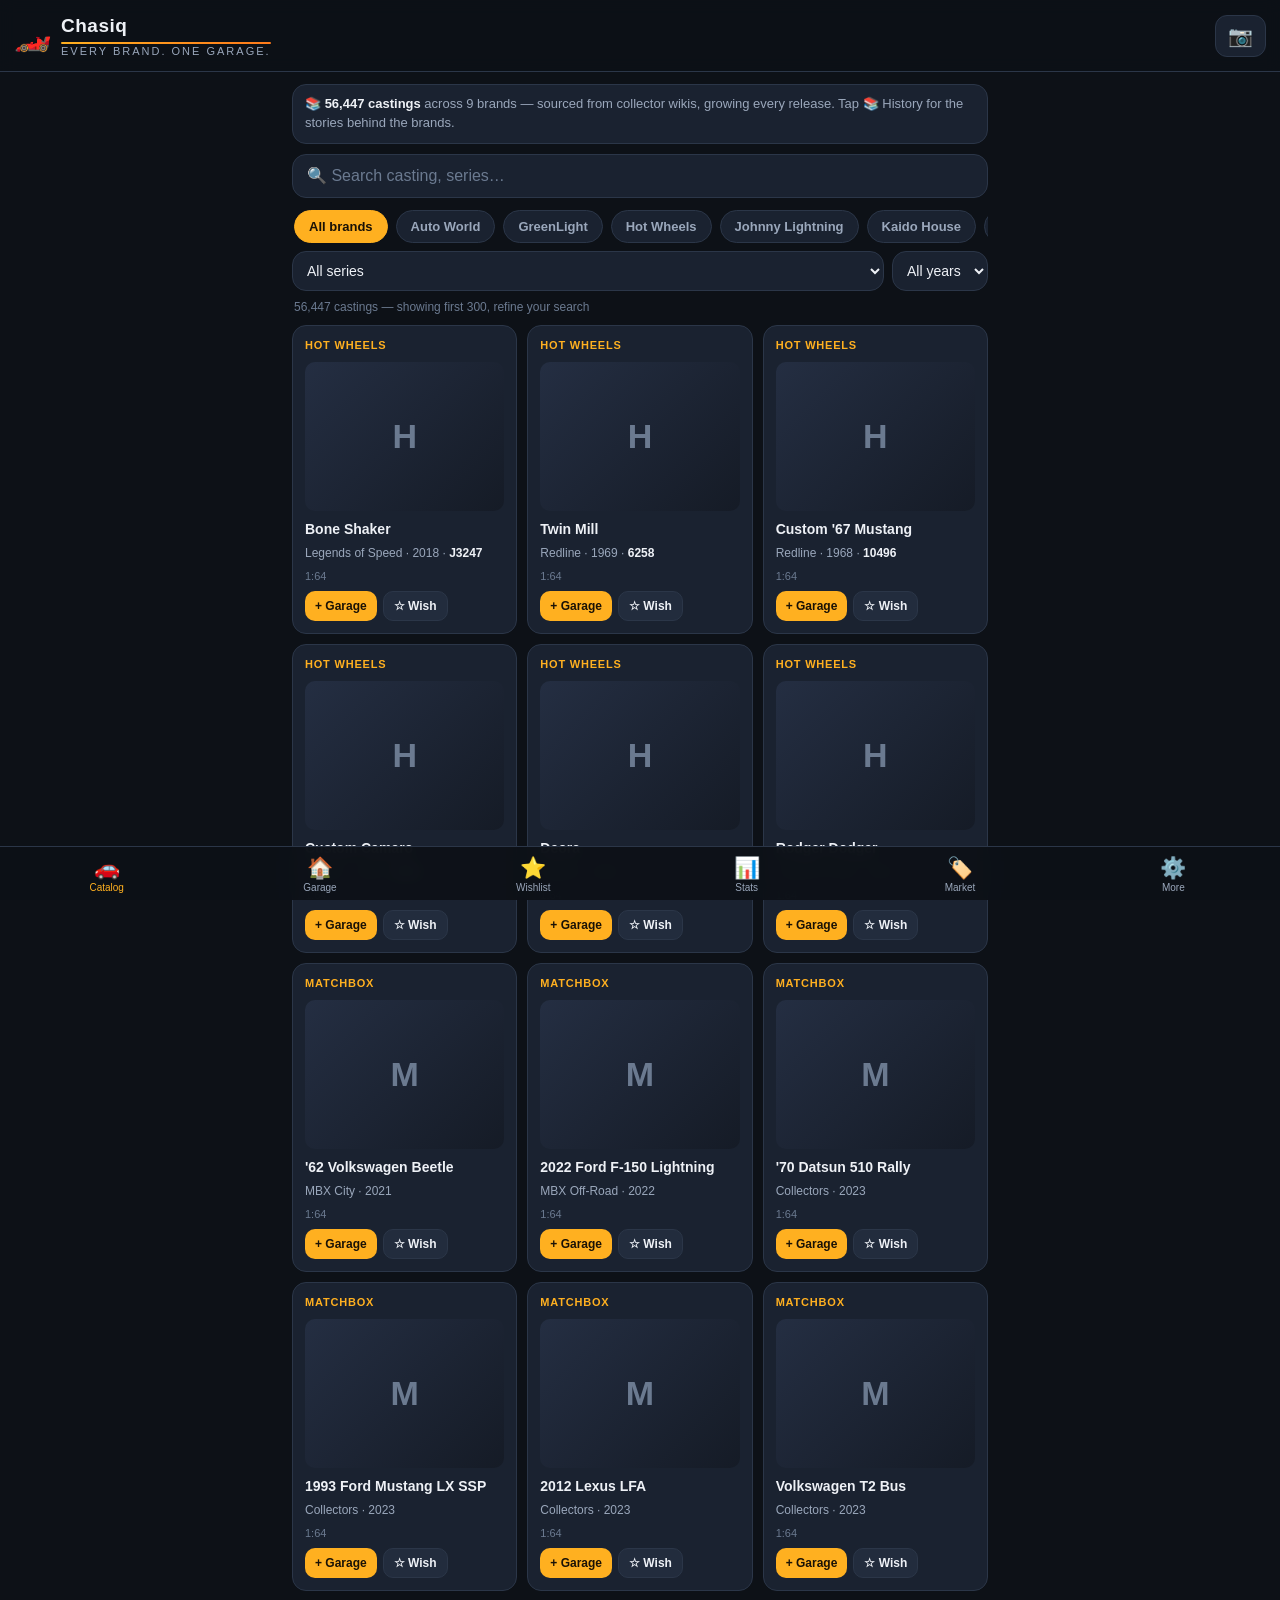
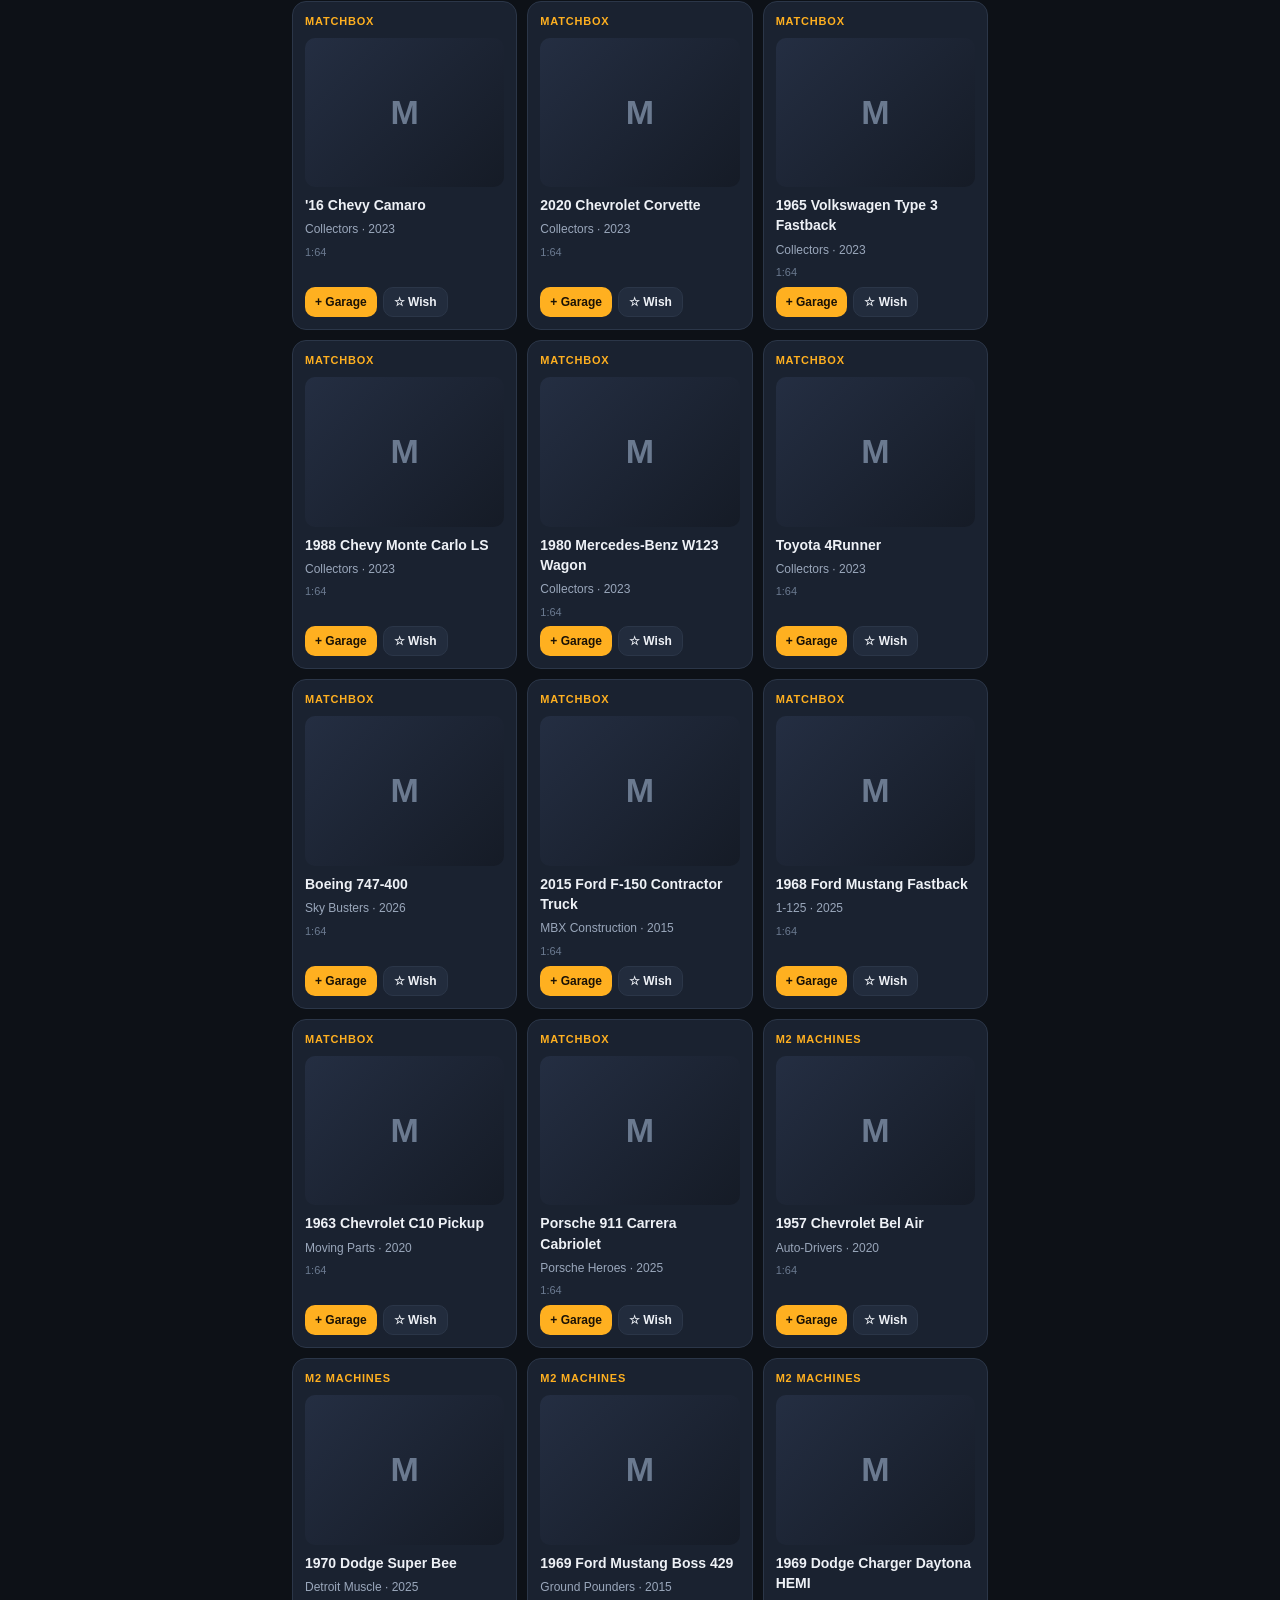
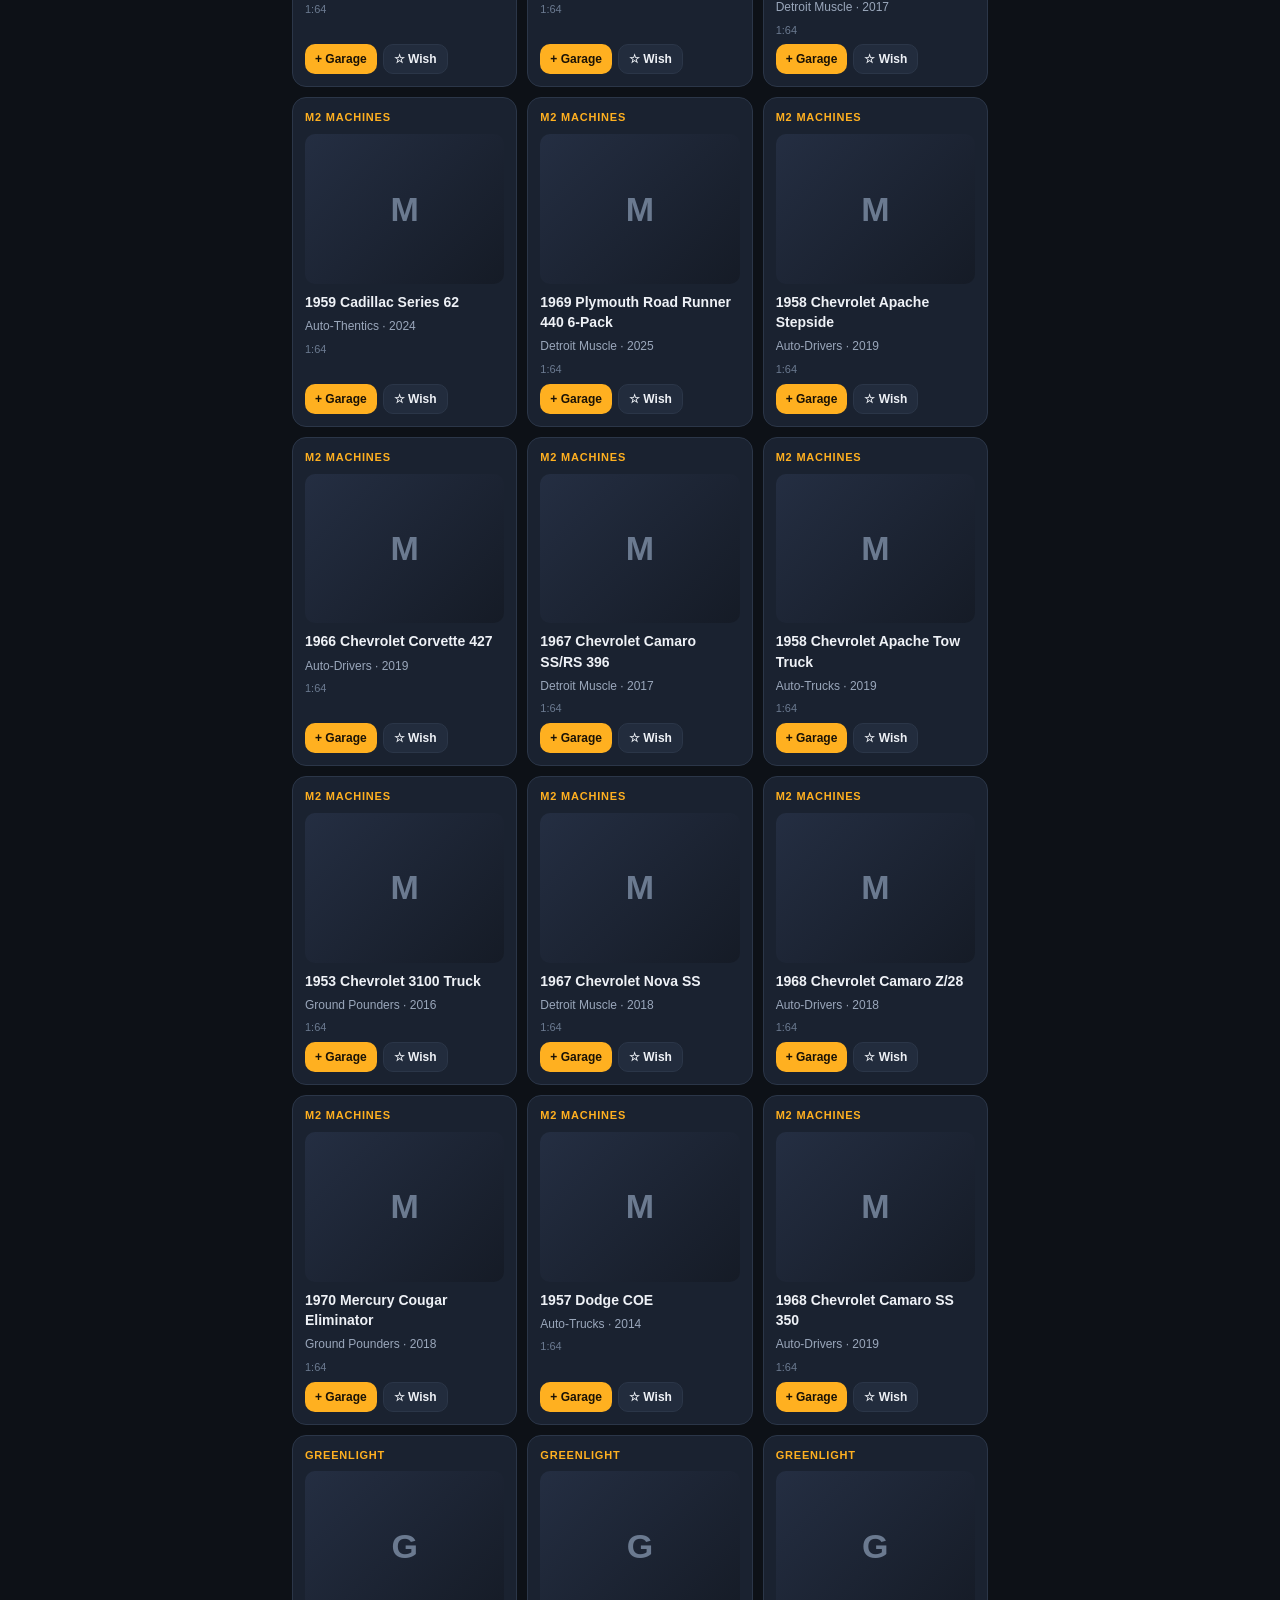
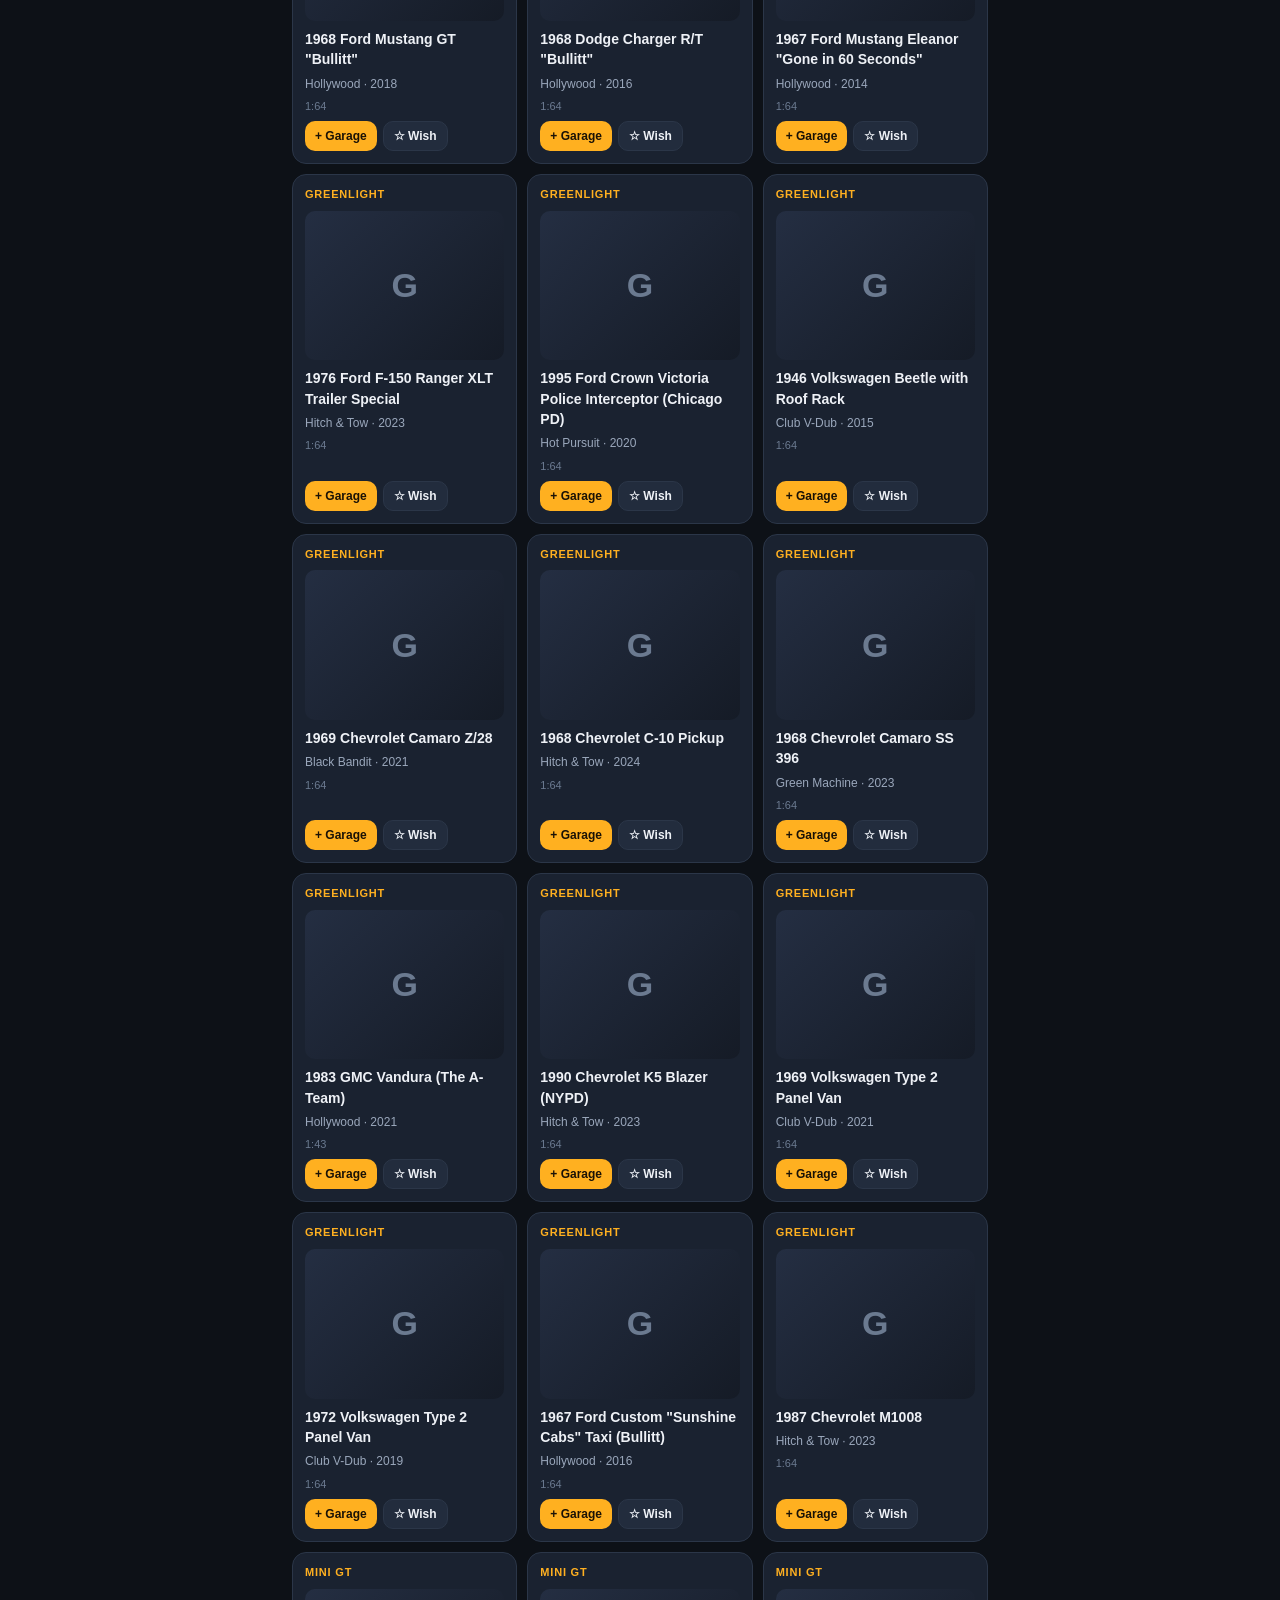
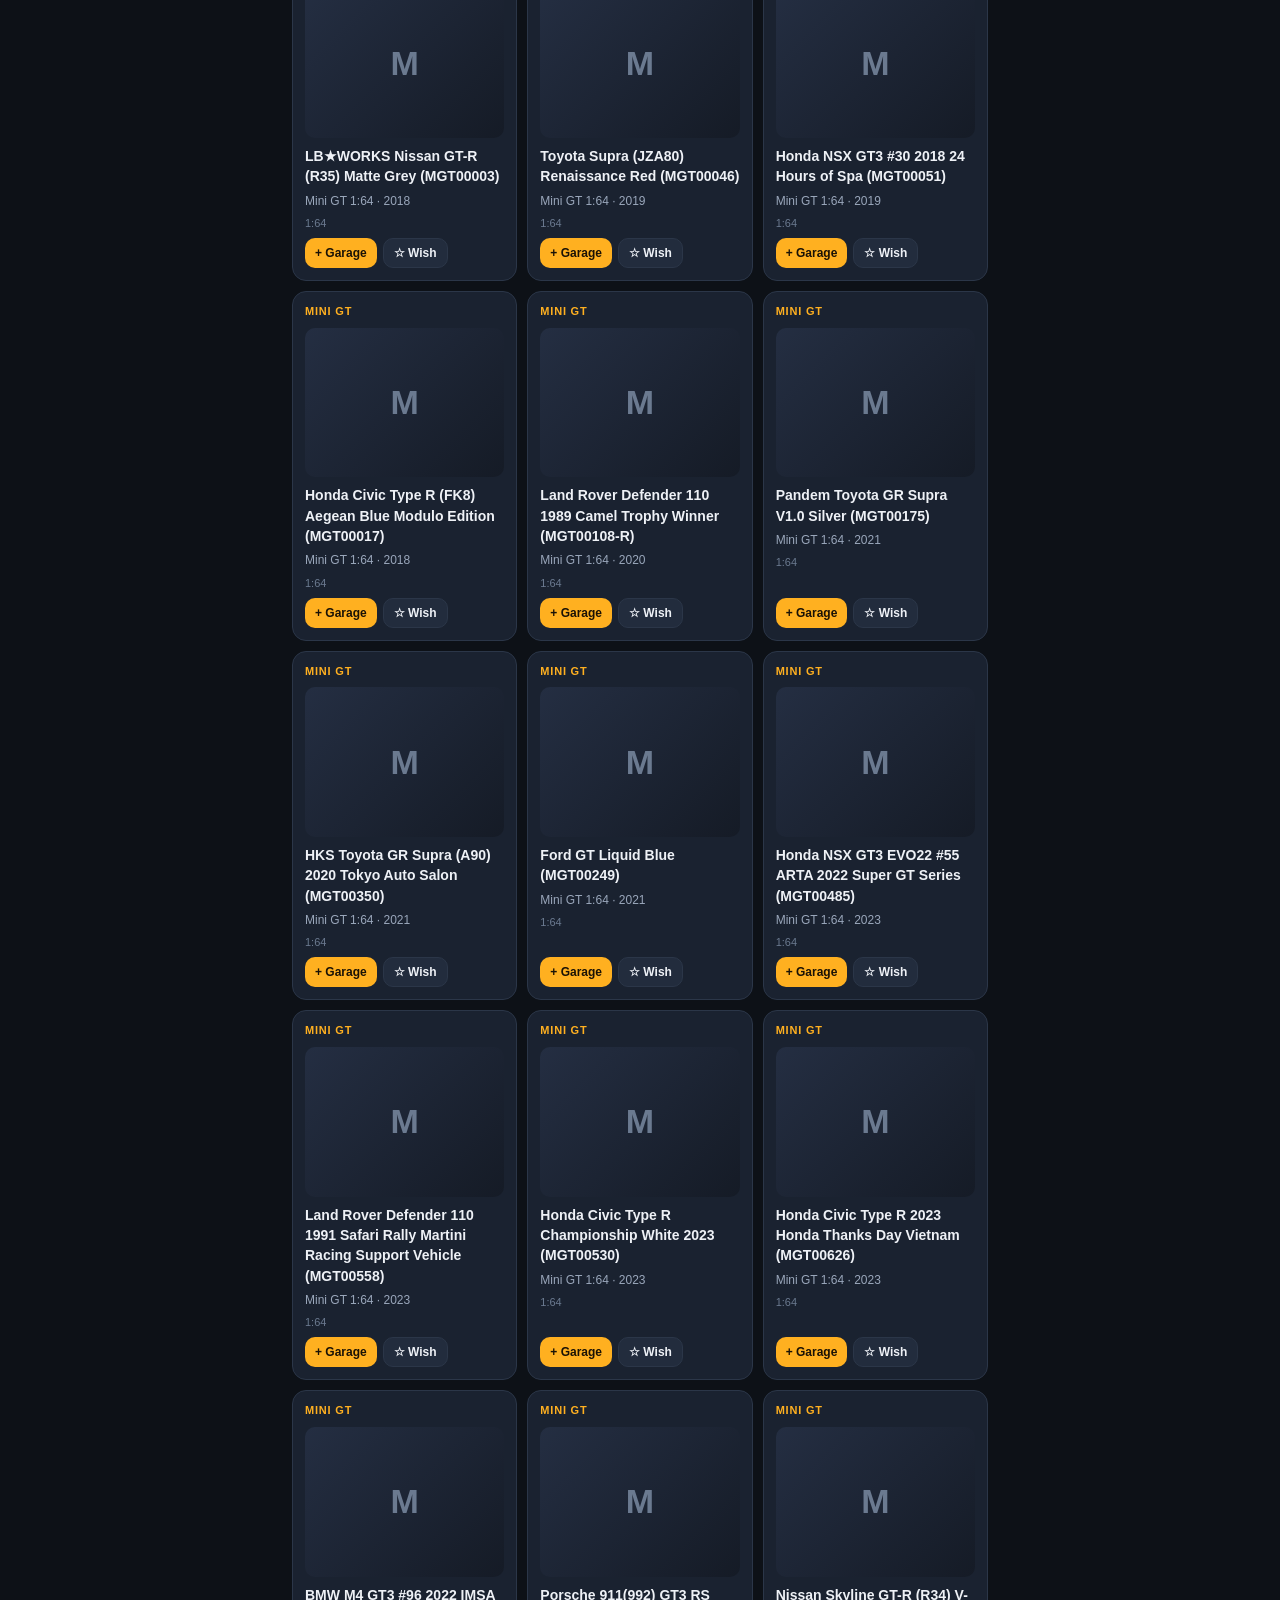
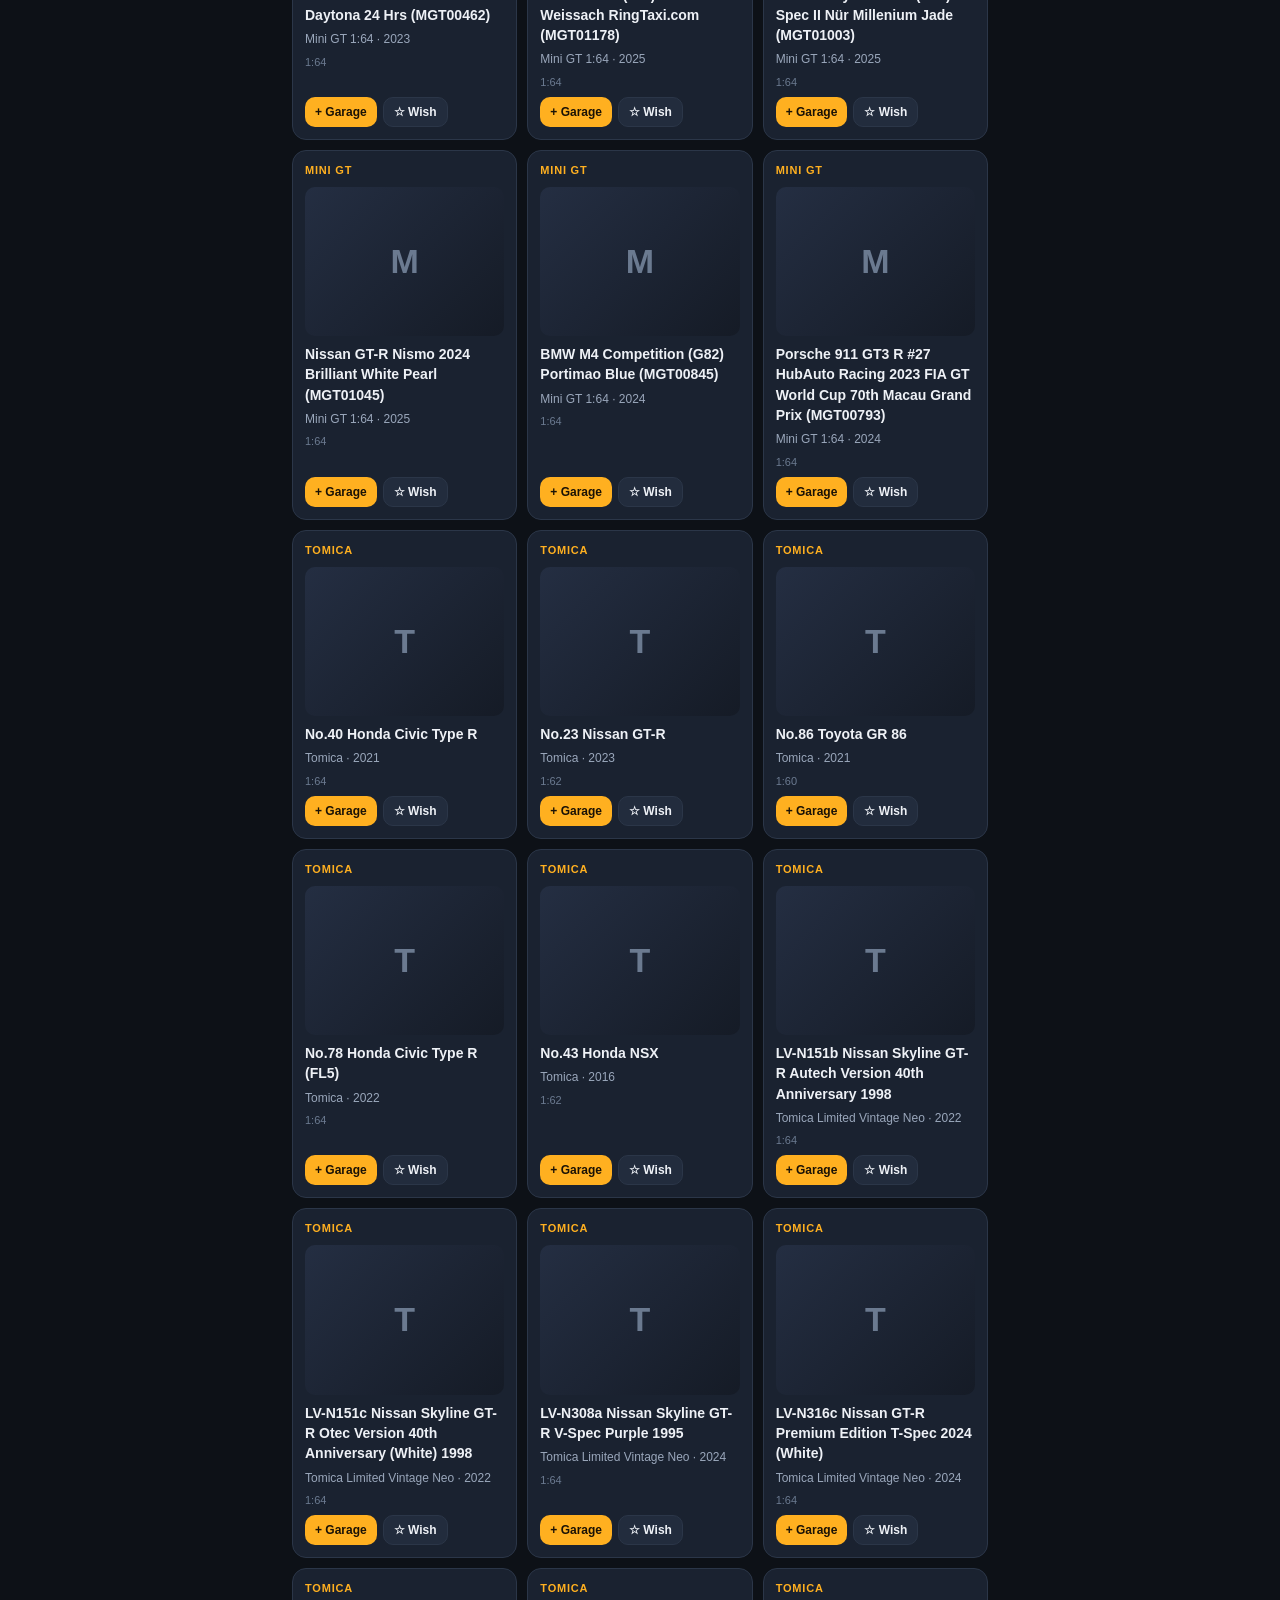
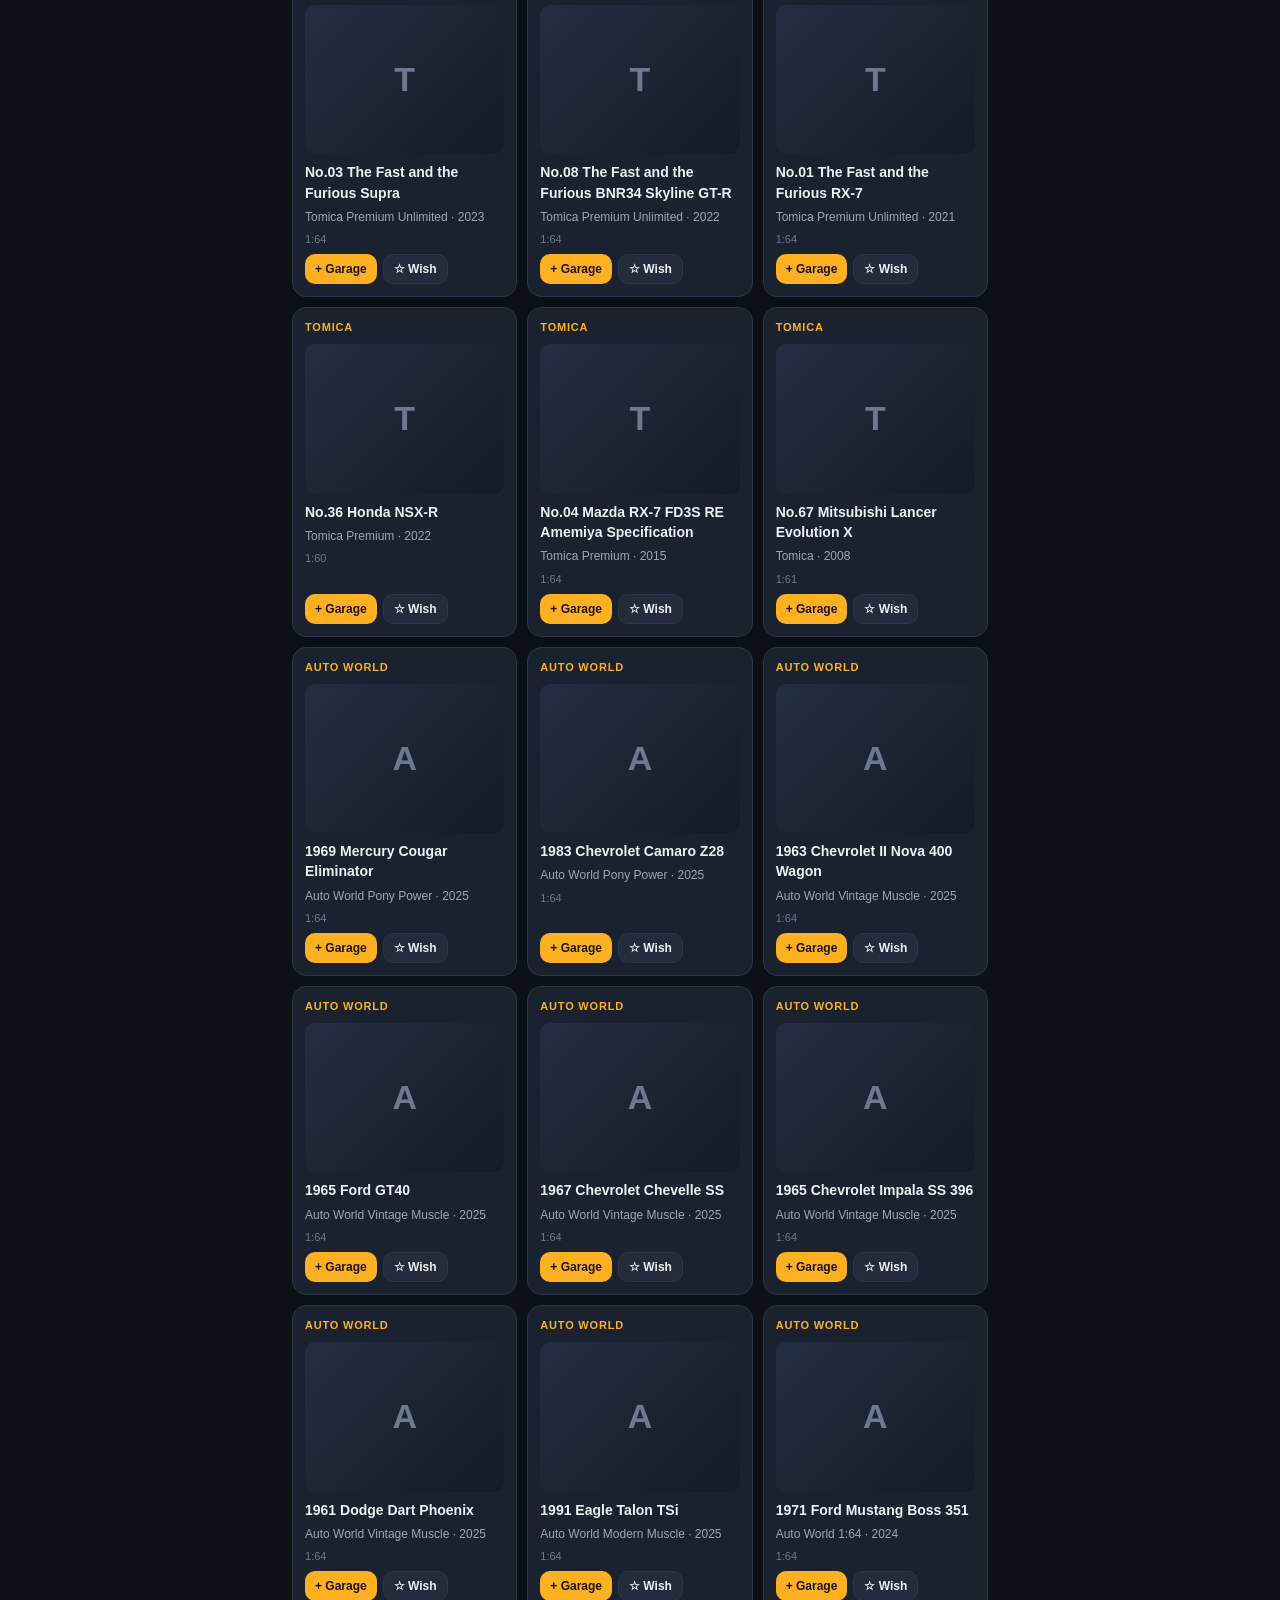
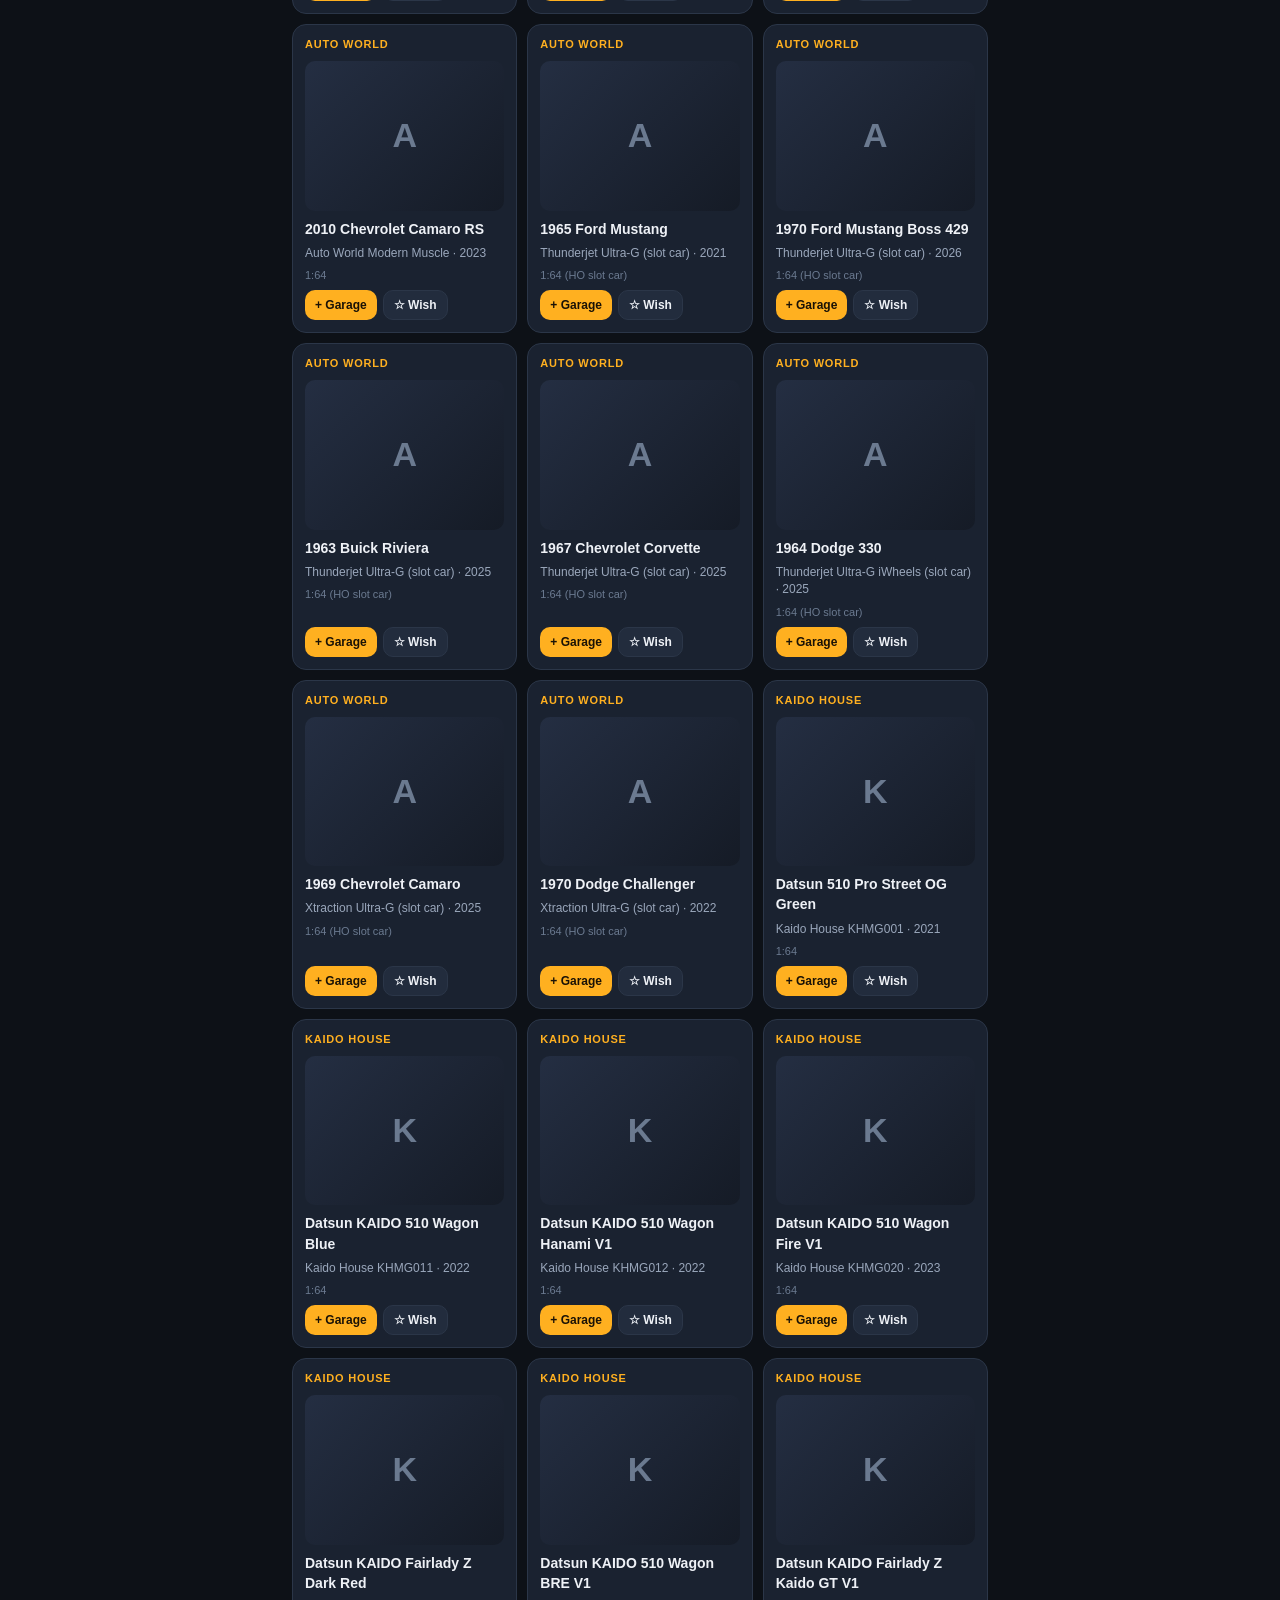
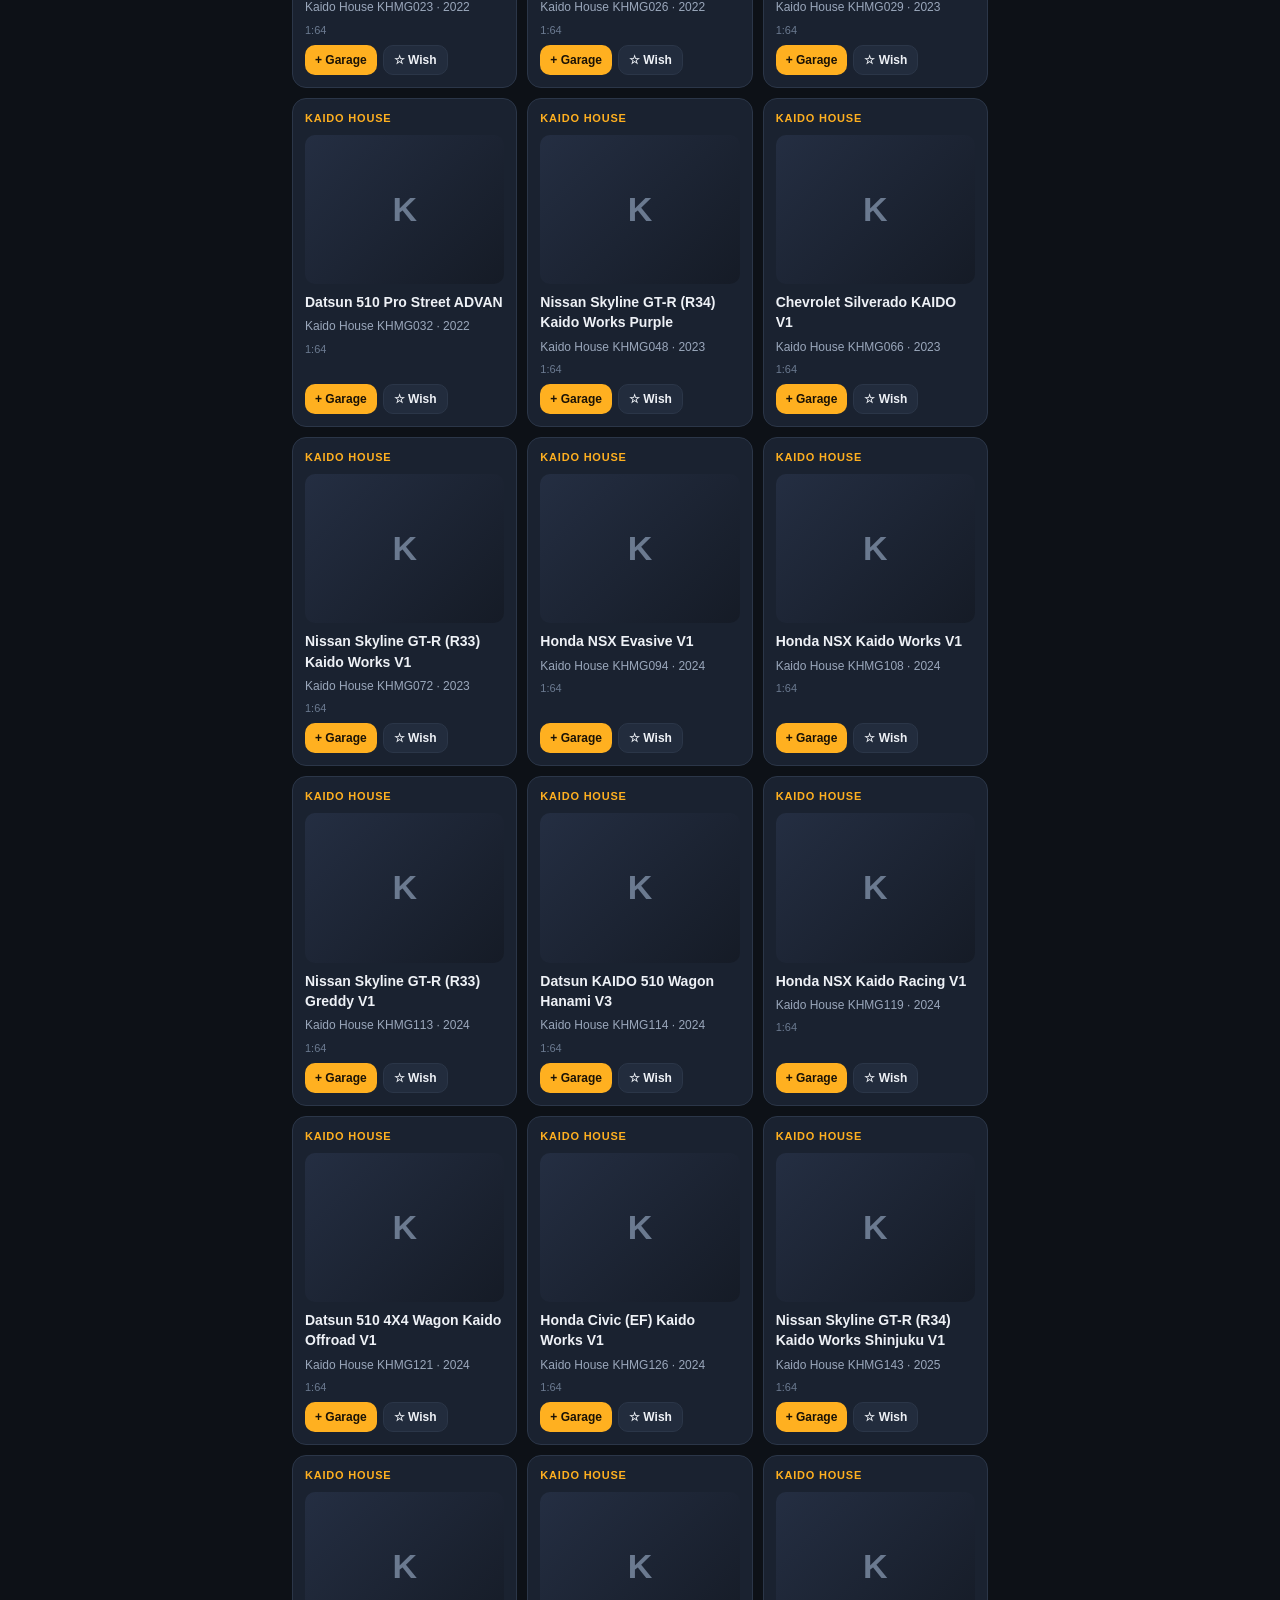
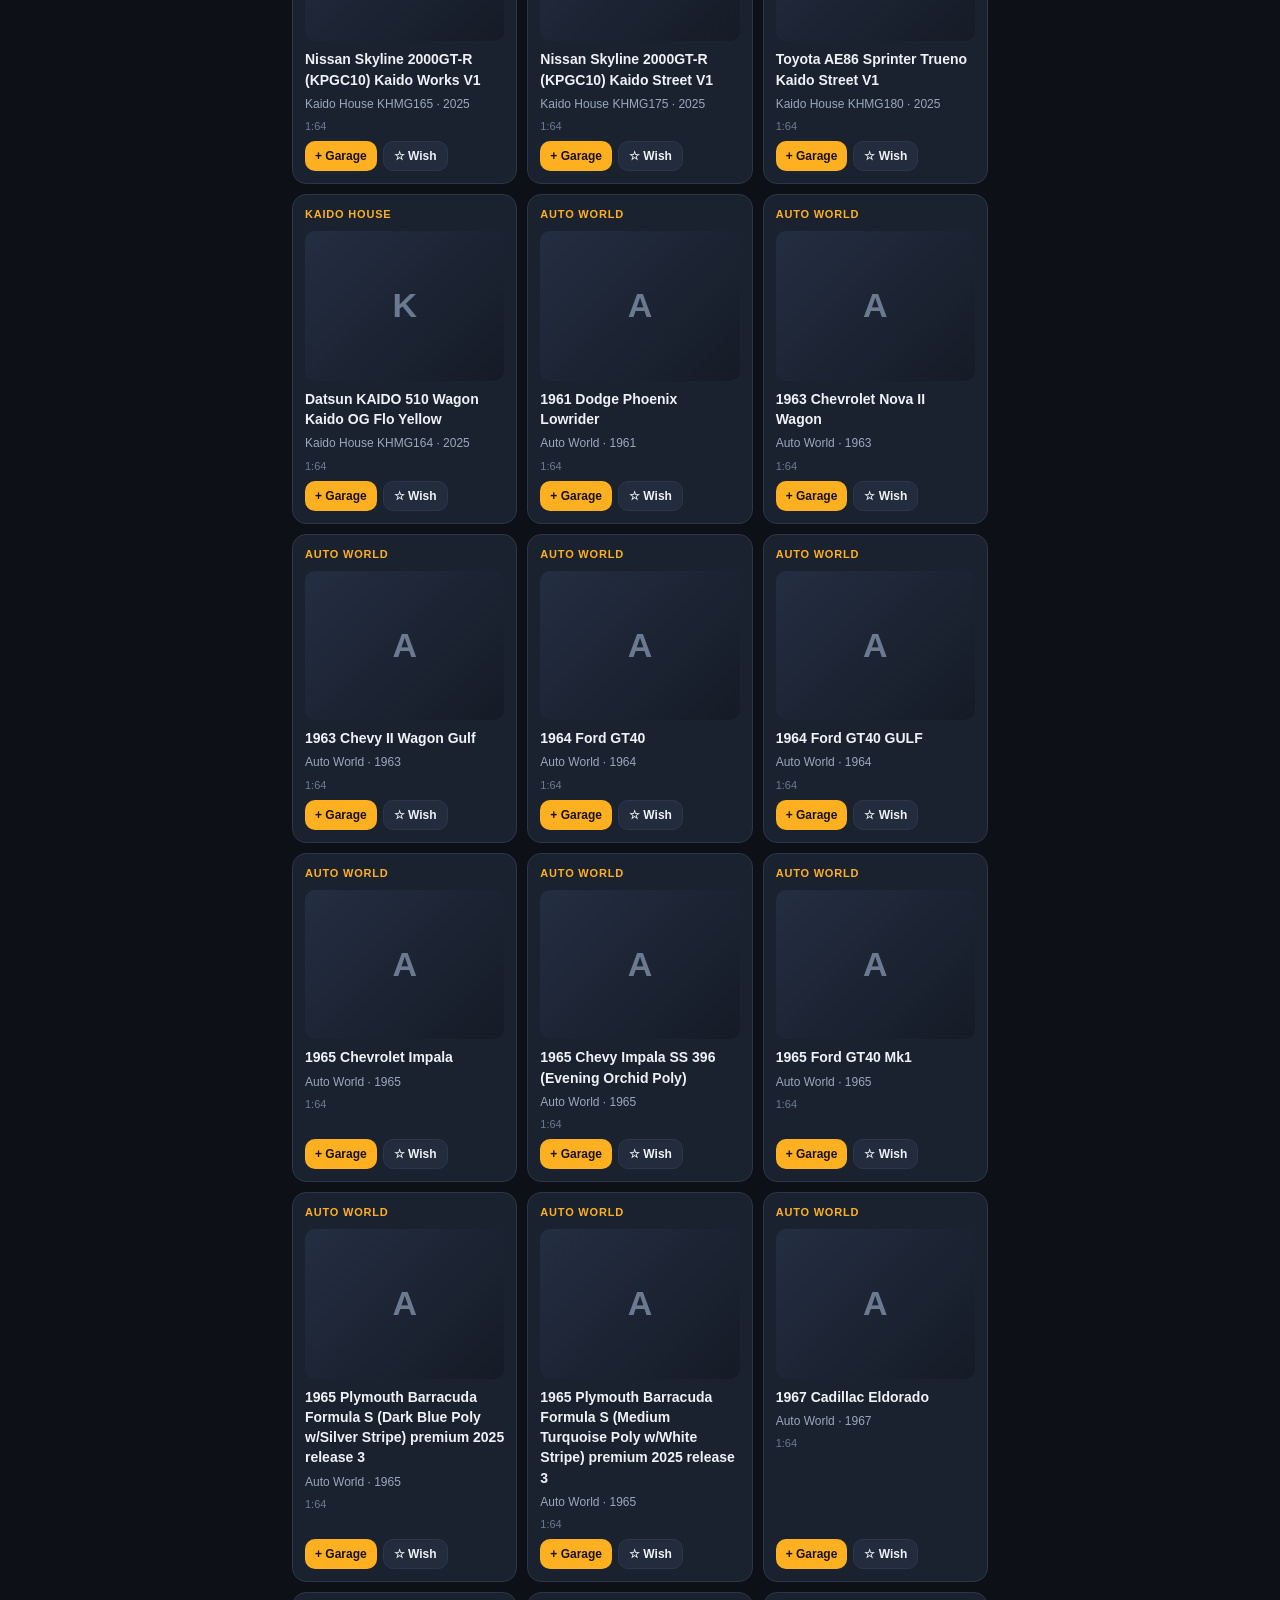
==== commit d98202c1: "v20: Marketplace replaces History tab — listings organised by manufacturer, sell-from-Garage flow, l" ====
--- a/index.html
+++ b/index.html
@@ -25,7 +25,7 @@
   <button data-tab="collection" class="nav-btn"><span class="nav-ico">🏠</span><span>Garage</span></button>
   <button data-tab="wishlist" class="nav-btn"><span class="nav-ico">⭐</span><span>Wishlist</span></button>
   <button data-tab="stats" class="nav-btn"><span class="nav-ico">📊</span><span>Stats</span></button>
-  <button data-tab="history" class="nav-btn"><span class="nav-ico">📚</span><span>History</span></button>
+  <button data-tab="market" class="nav-btn"><span class="nav-ico">🏷️</span><span>Market</span></button>
   <button data-tab="more" class="nav-btn"><span class="nav-ico">⚙️</span><span>More</span></button>
 </nav>
 
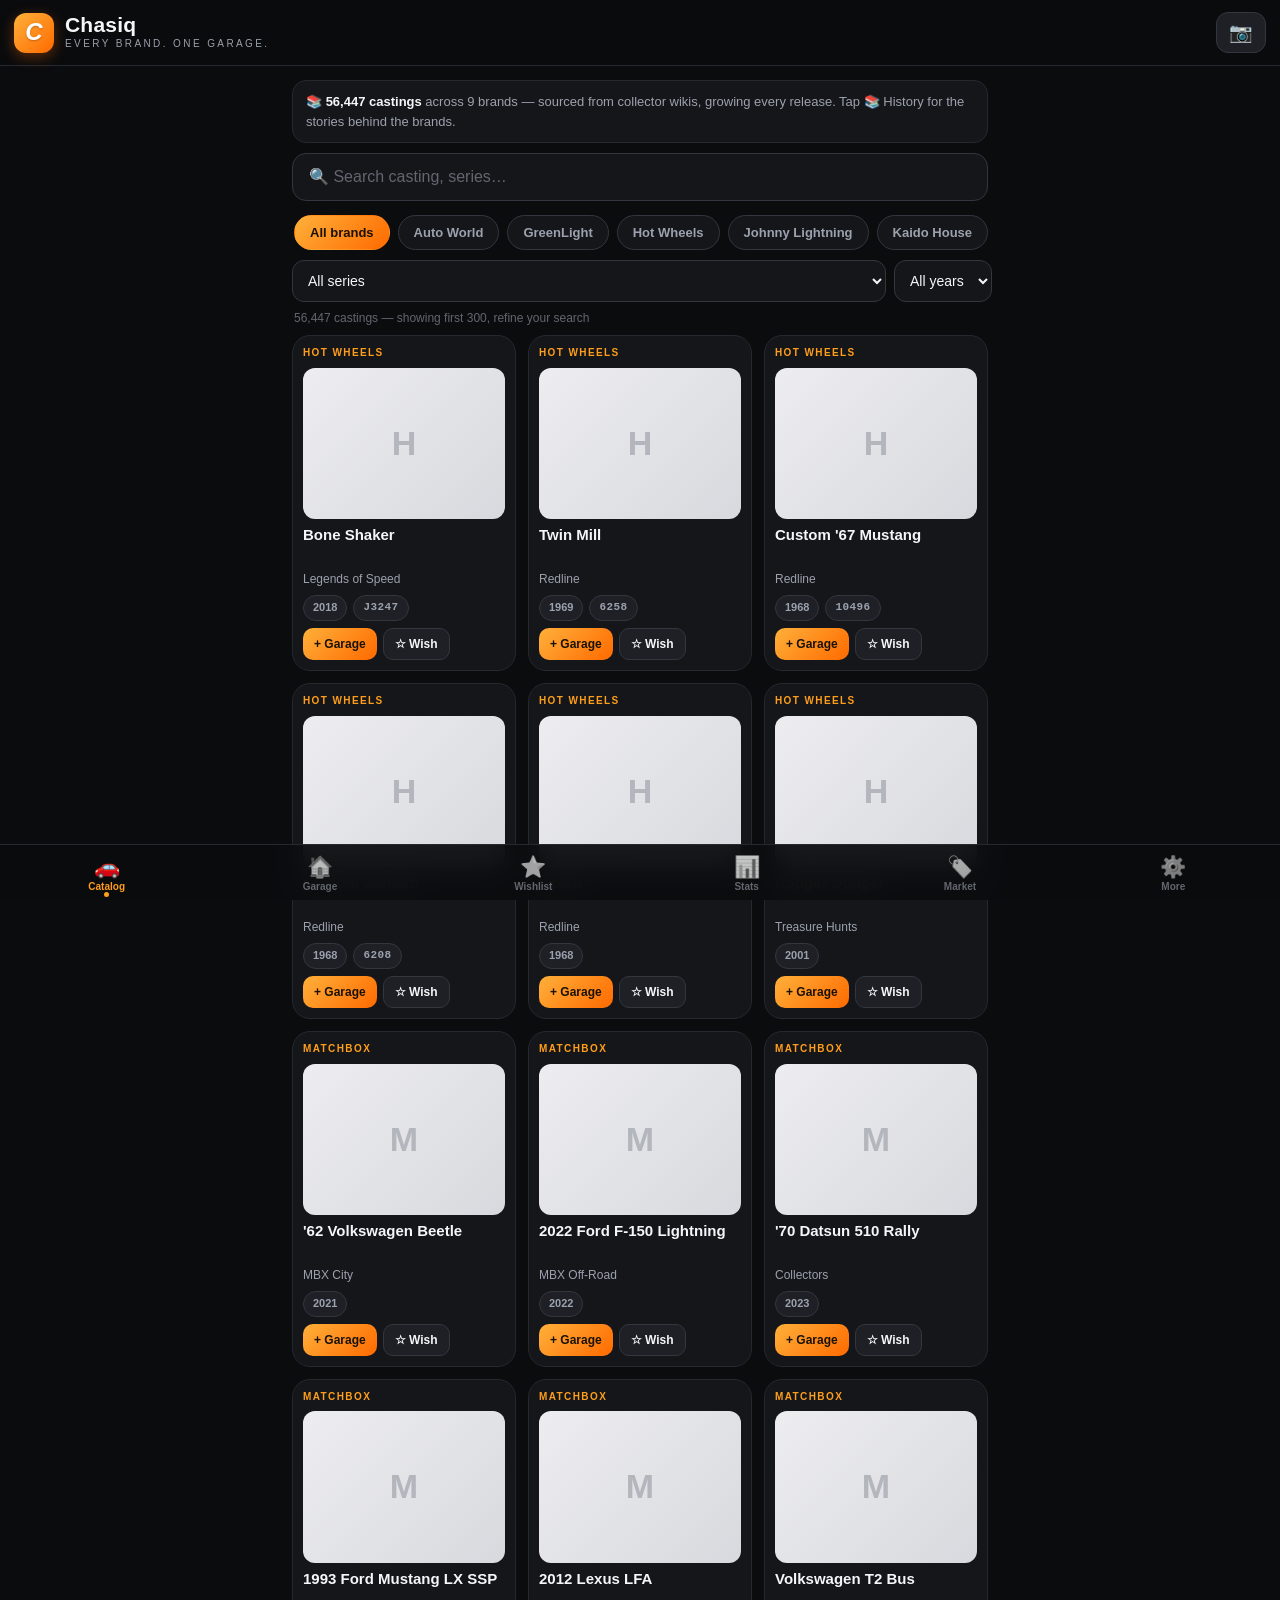
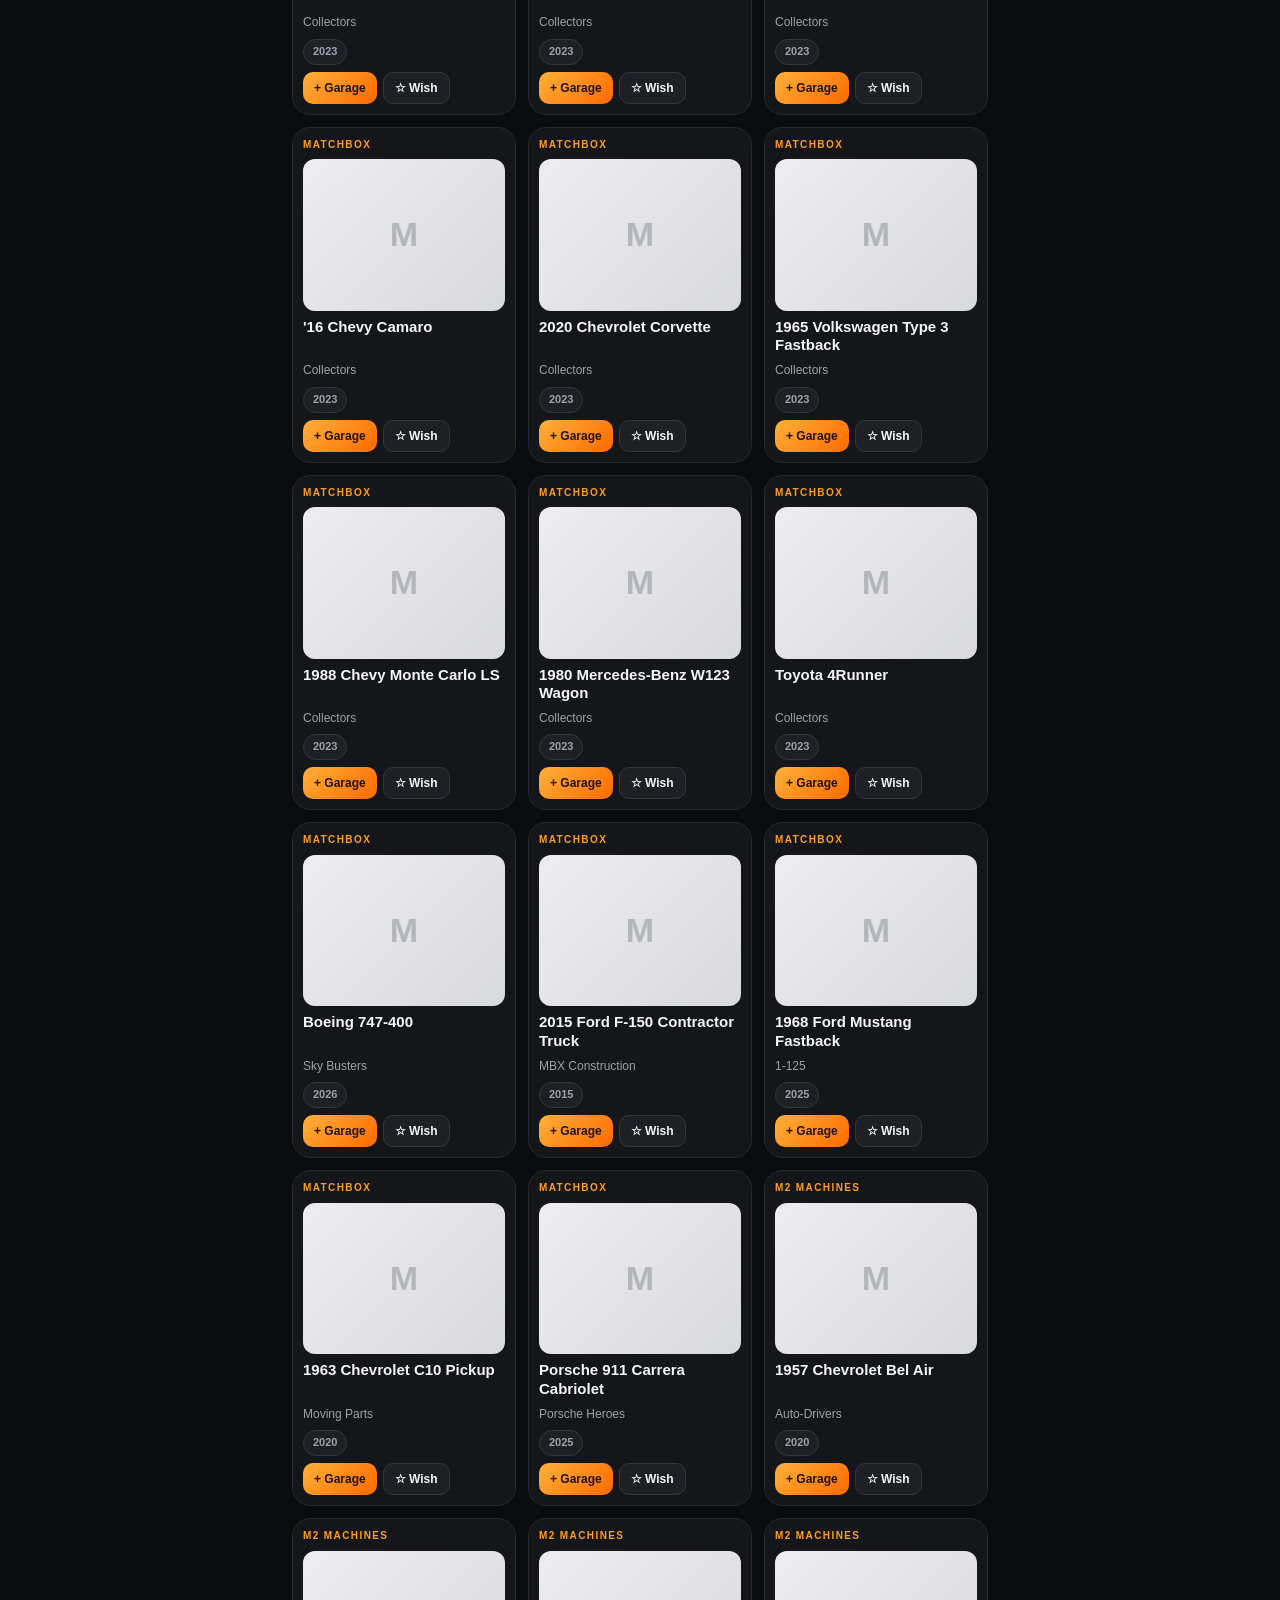
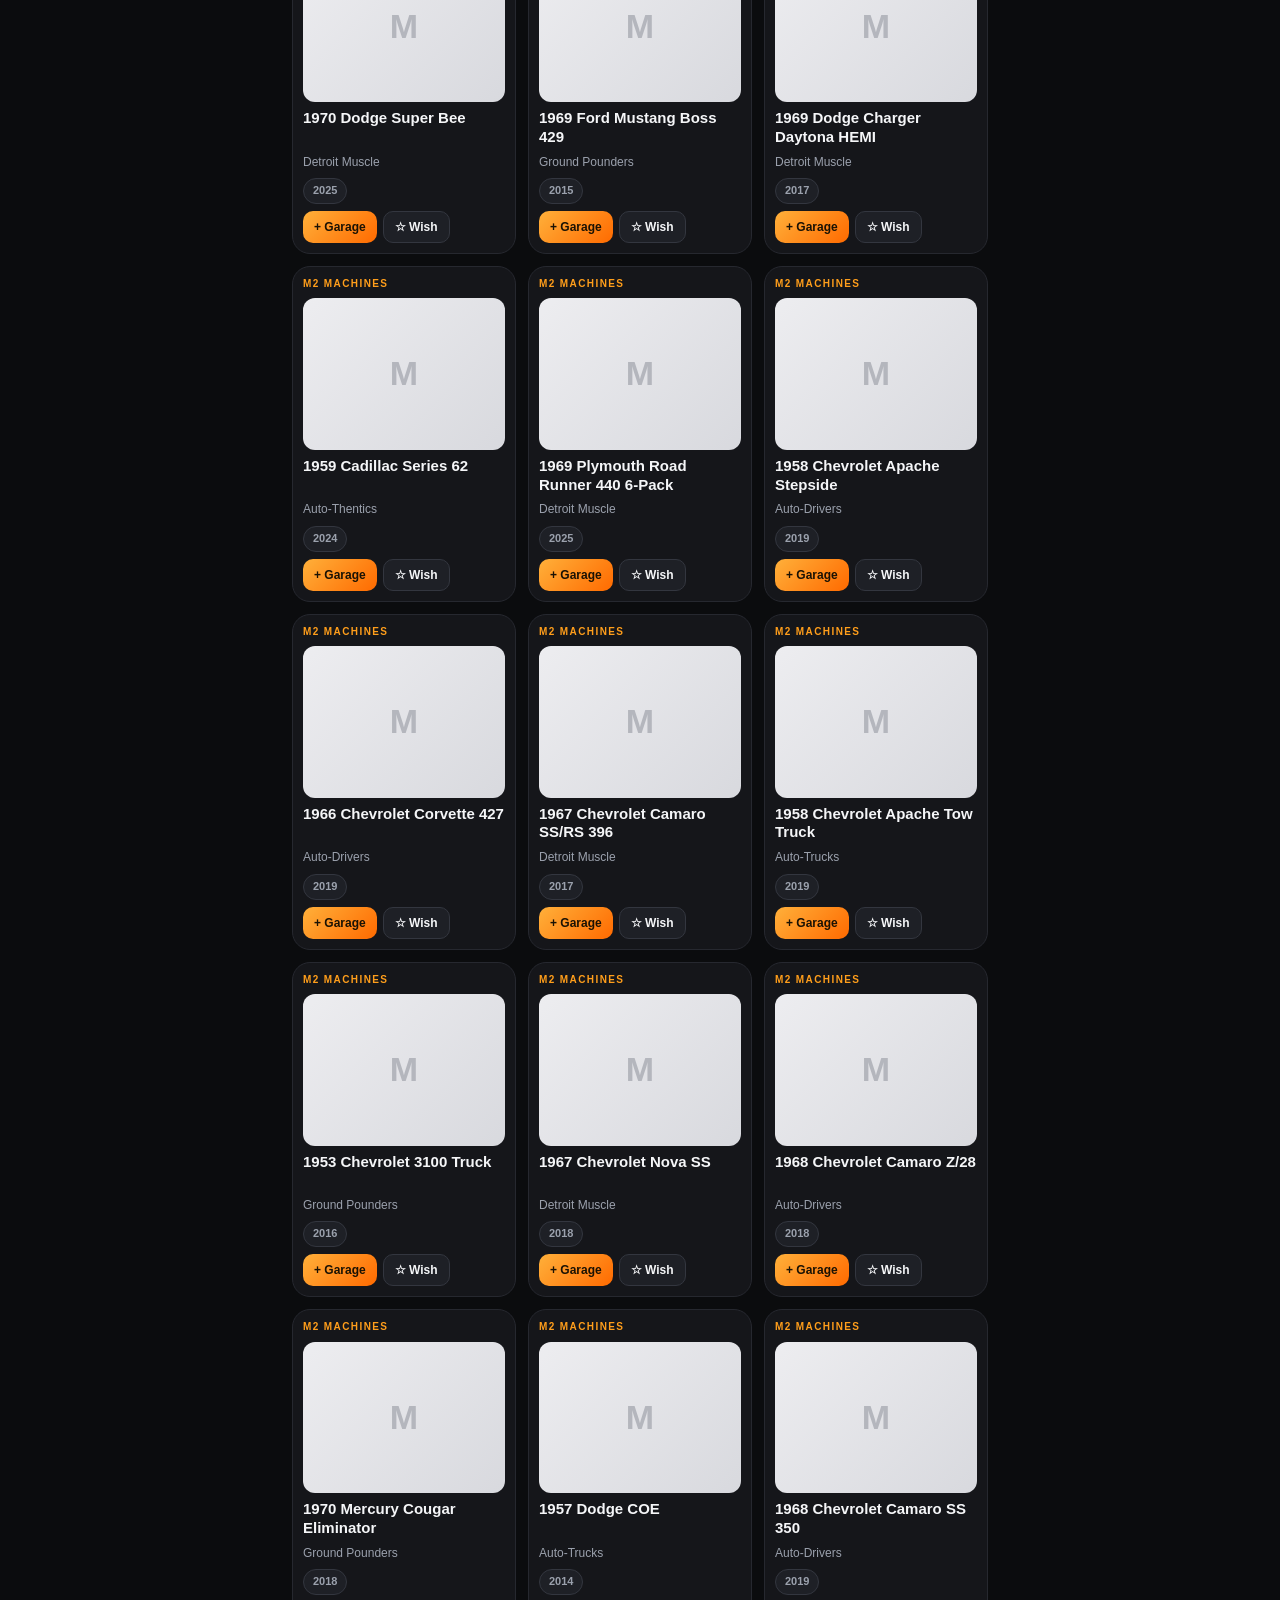
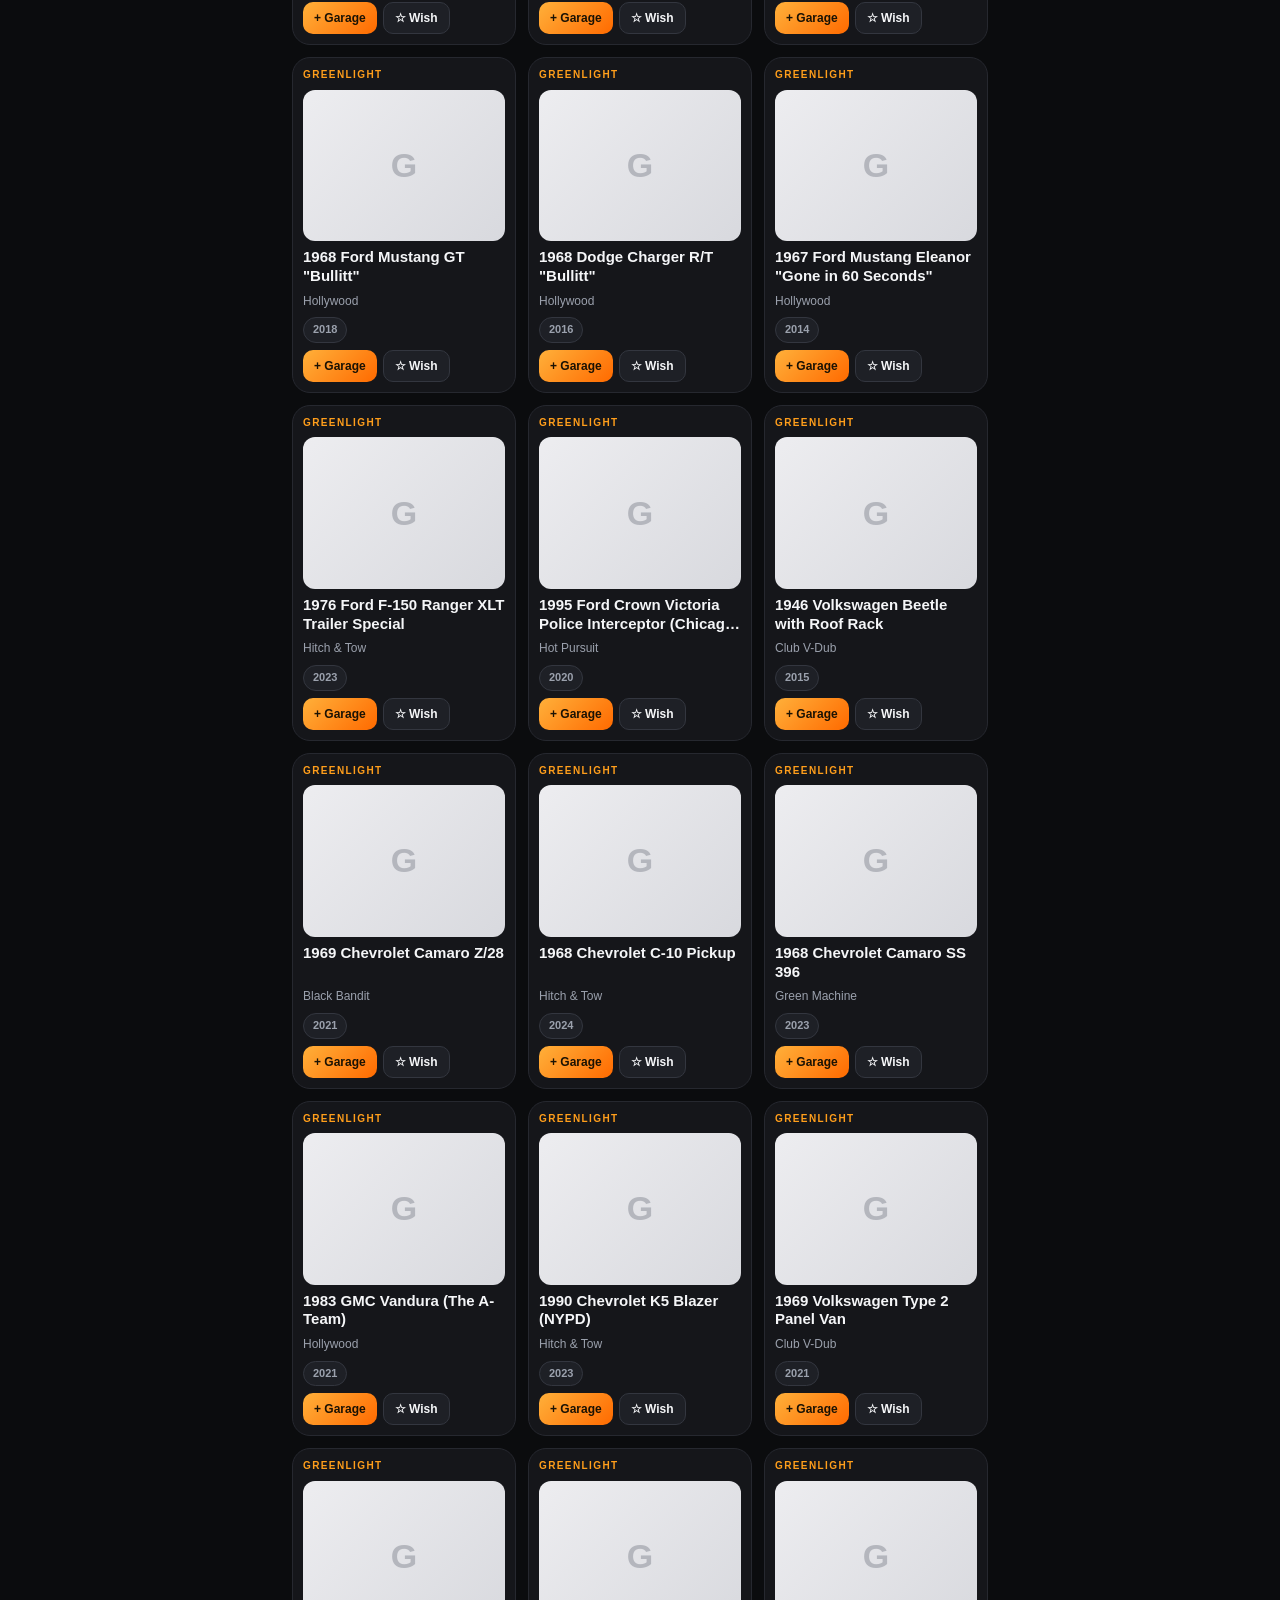
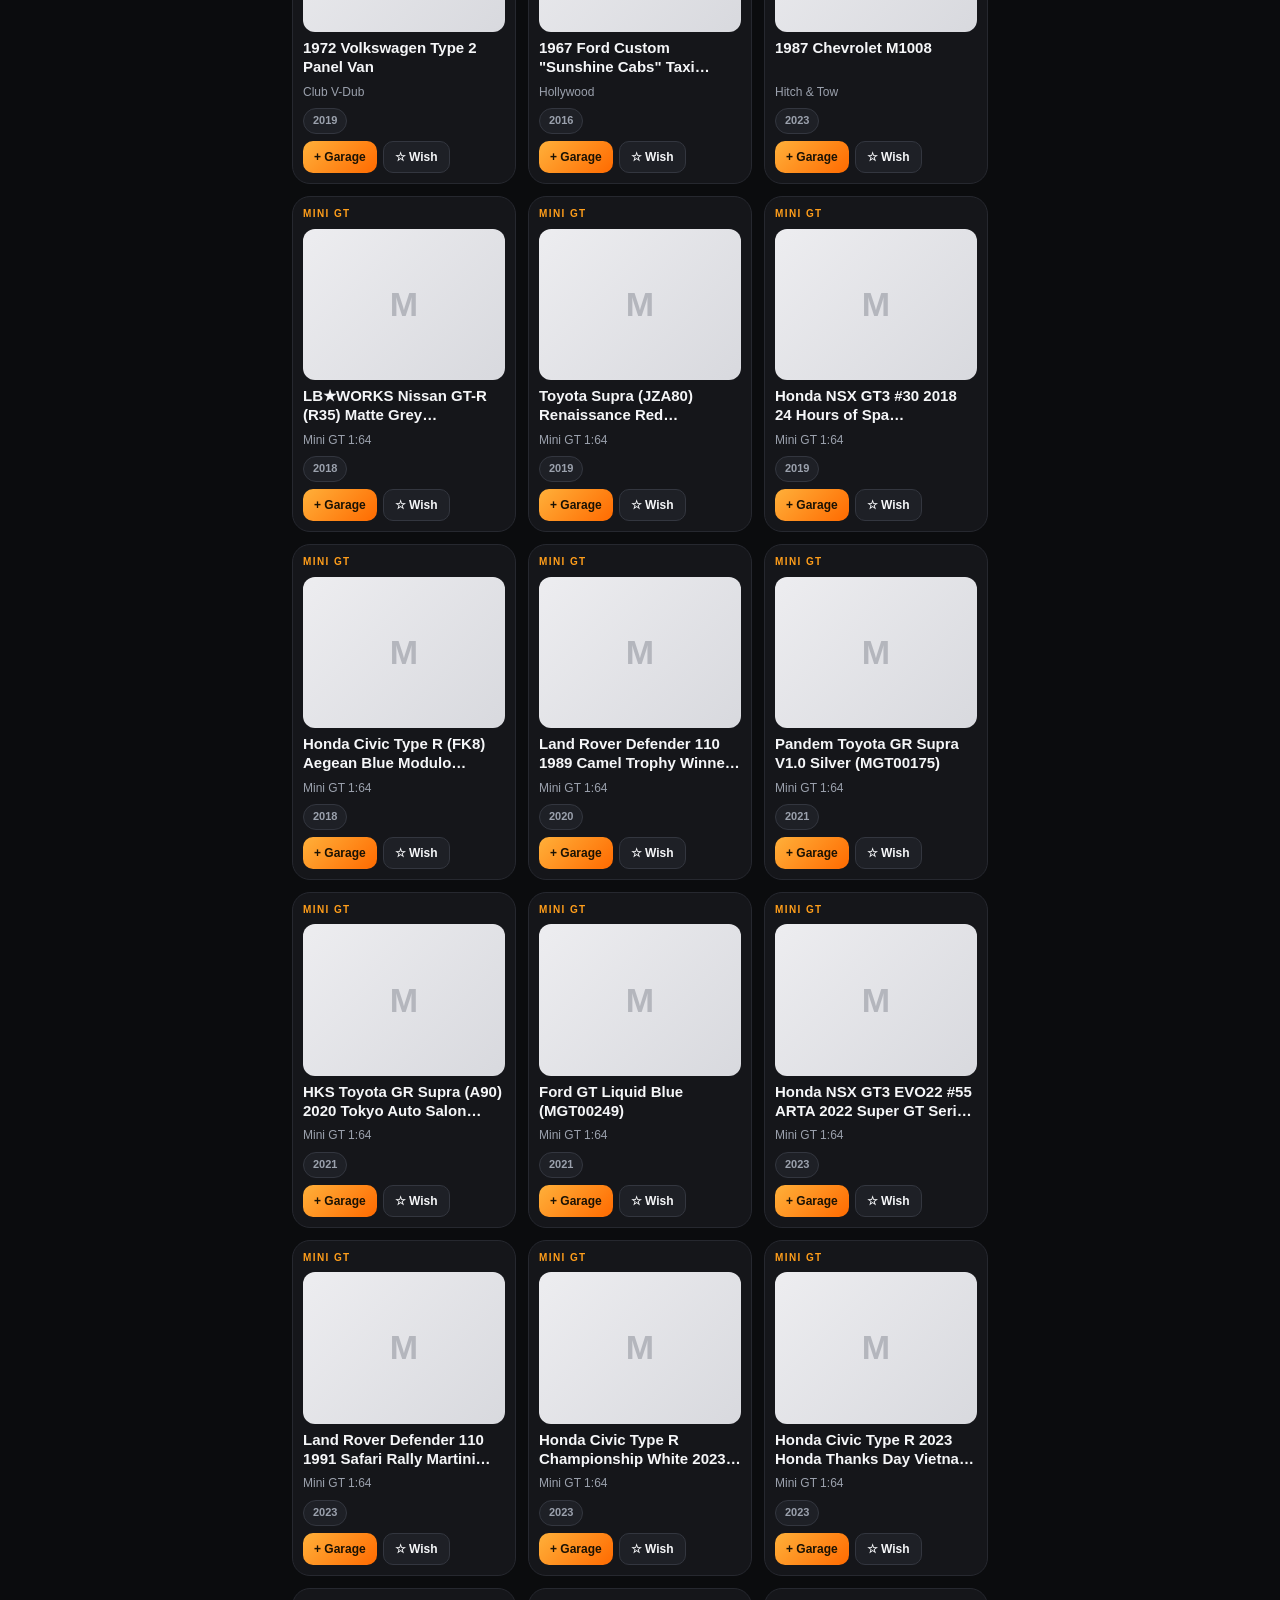
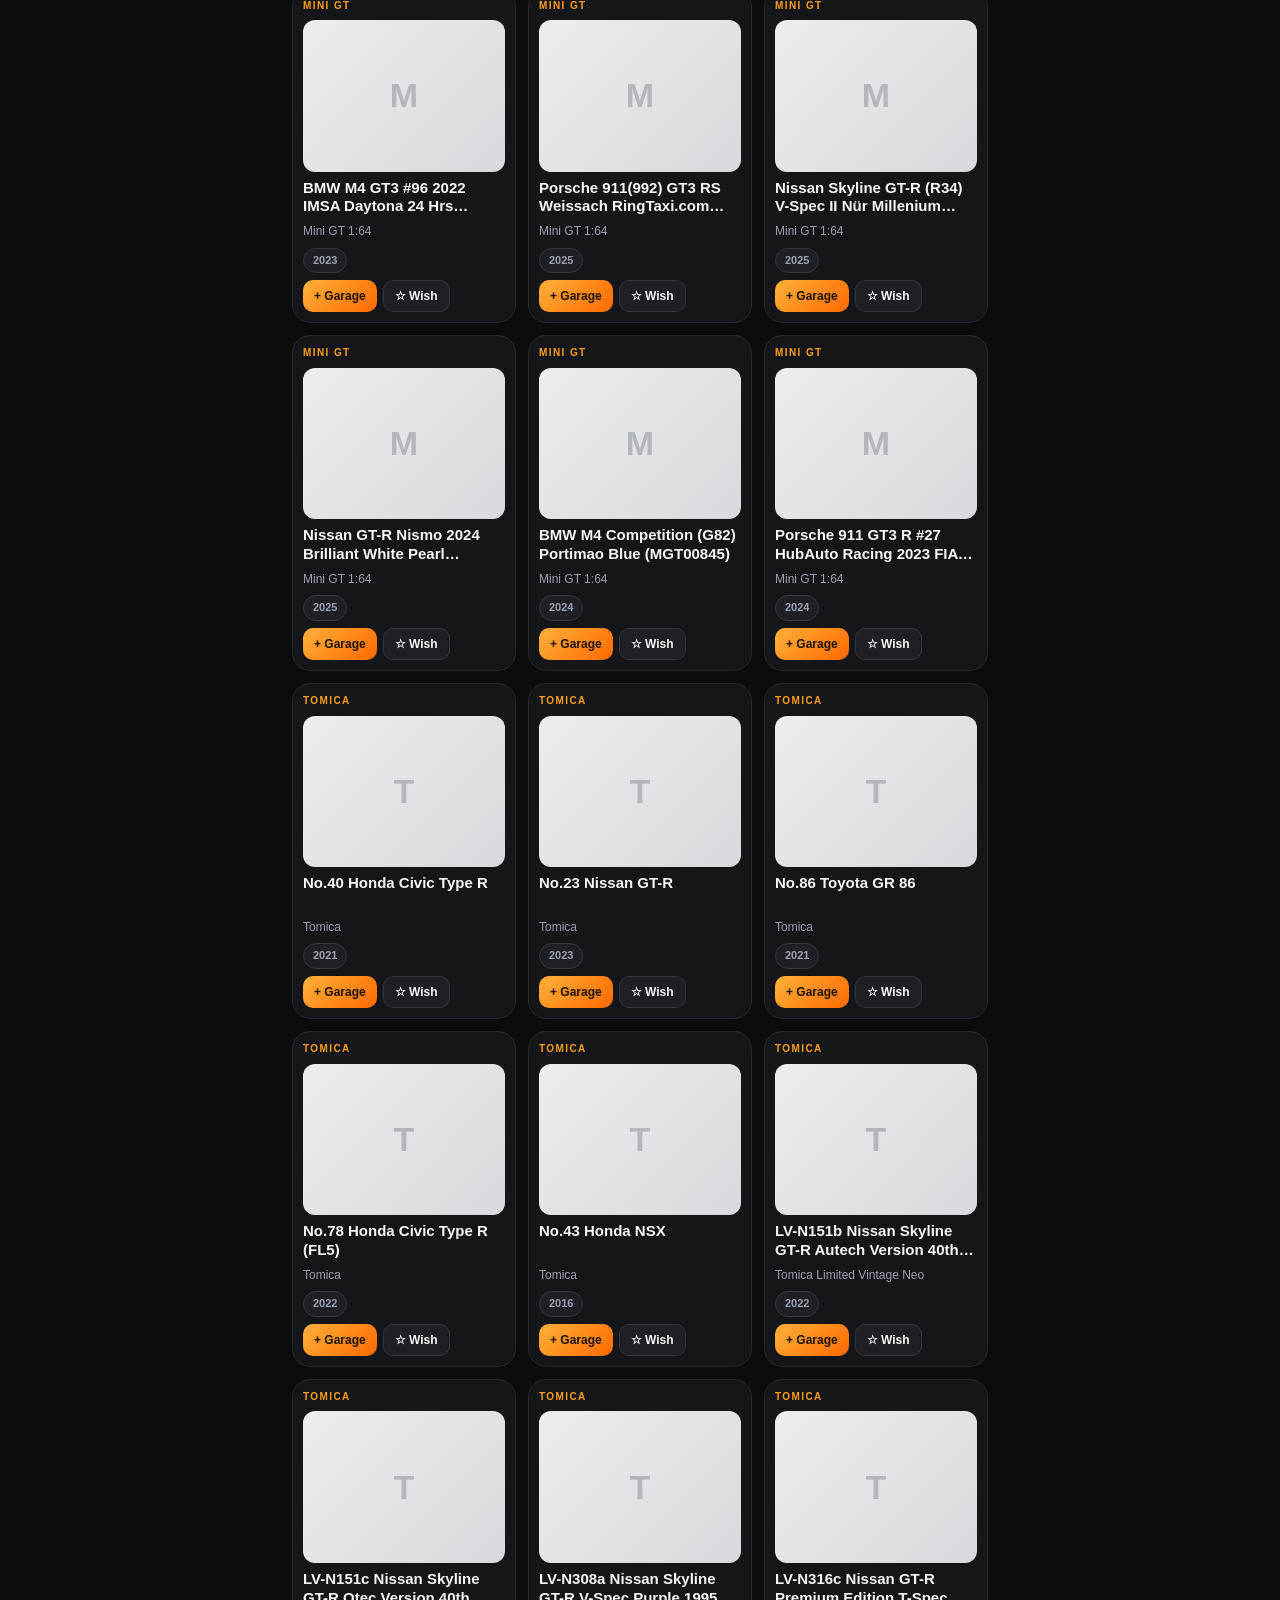
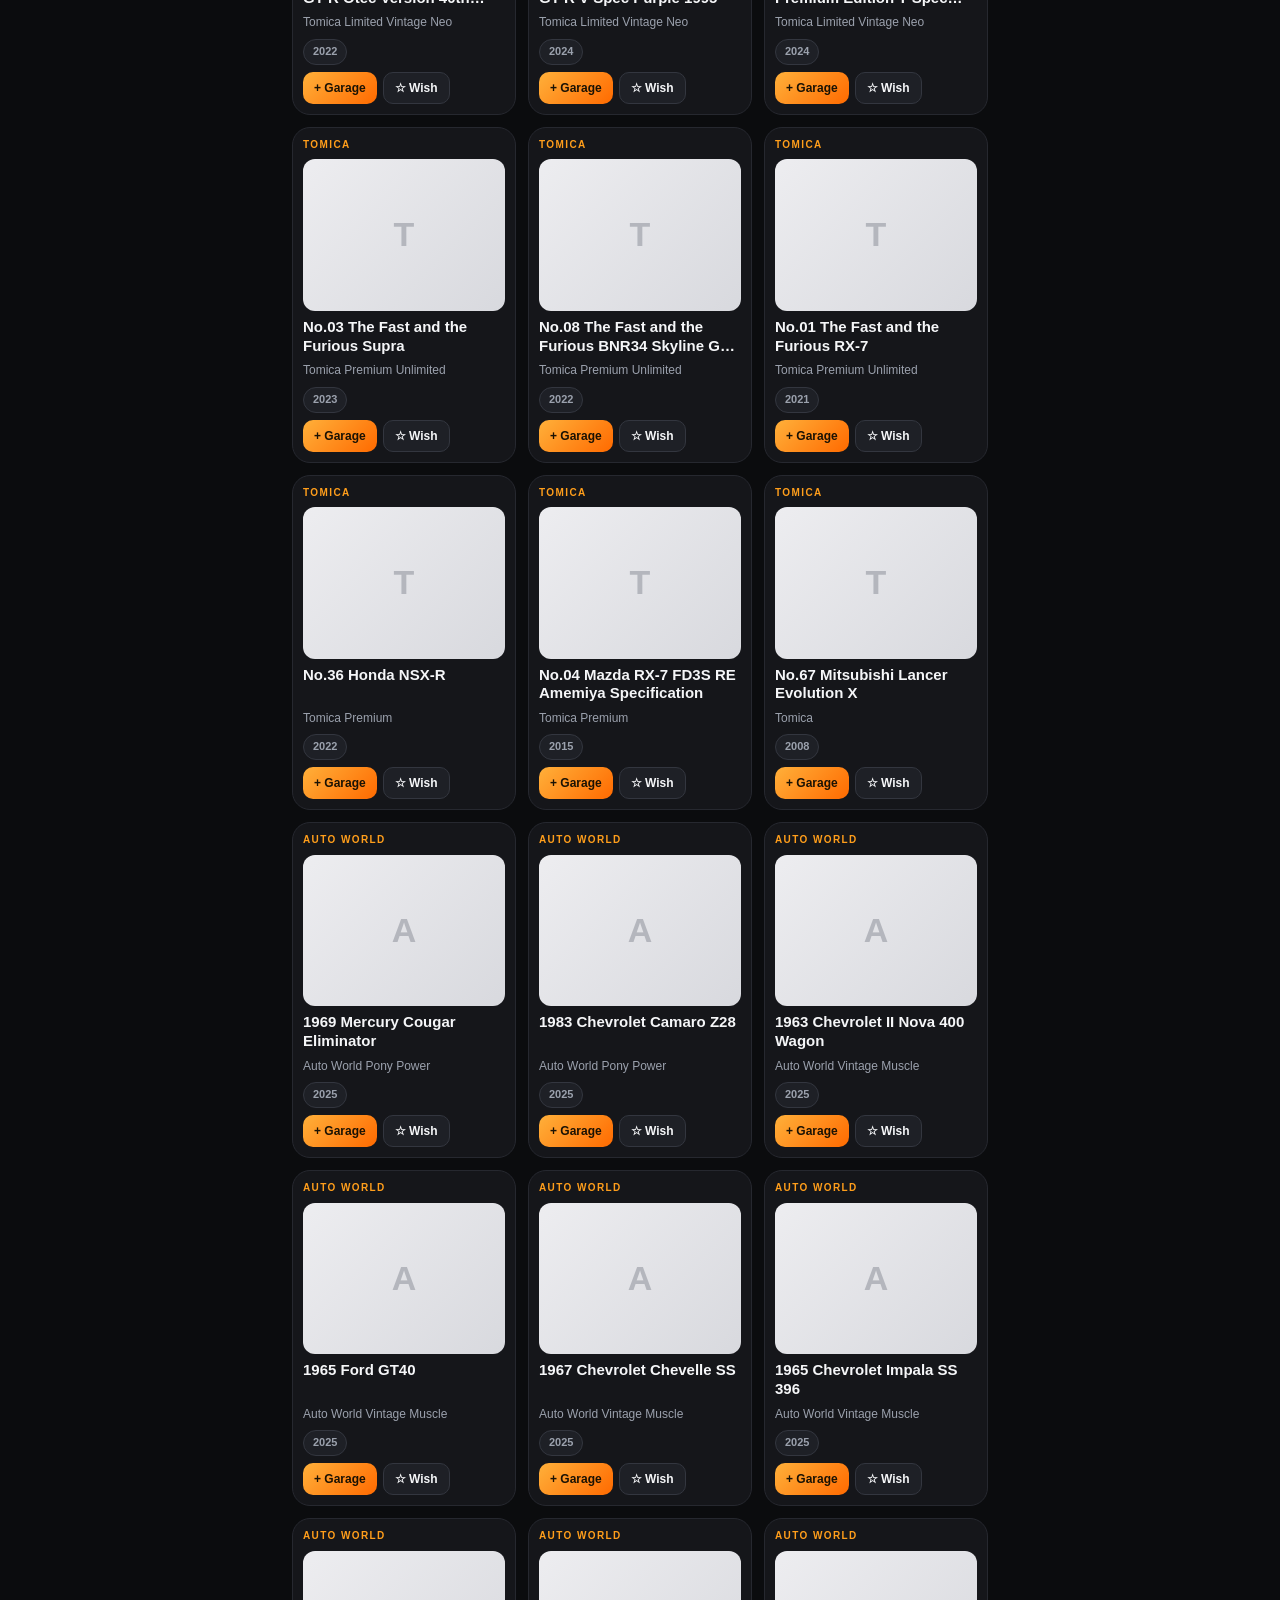
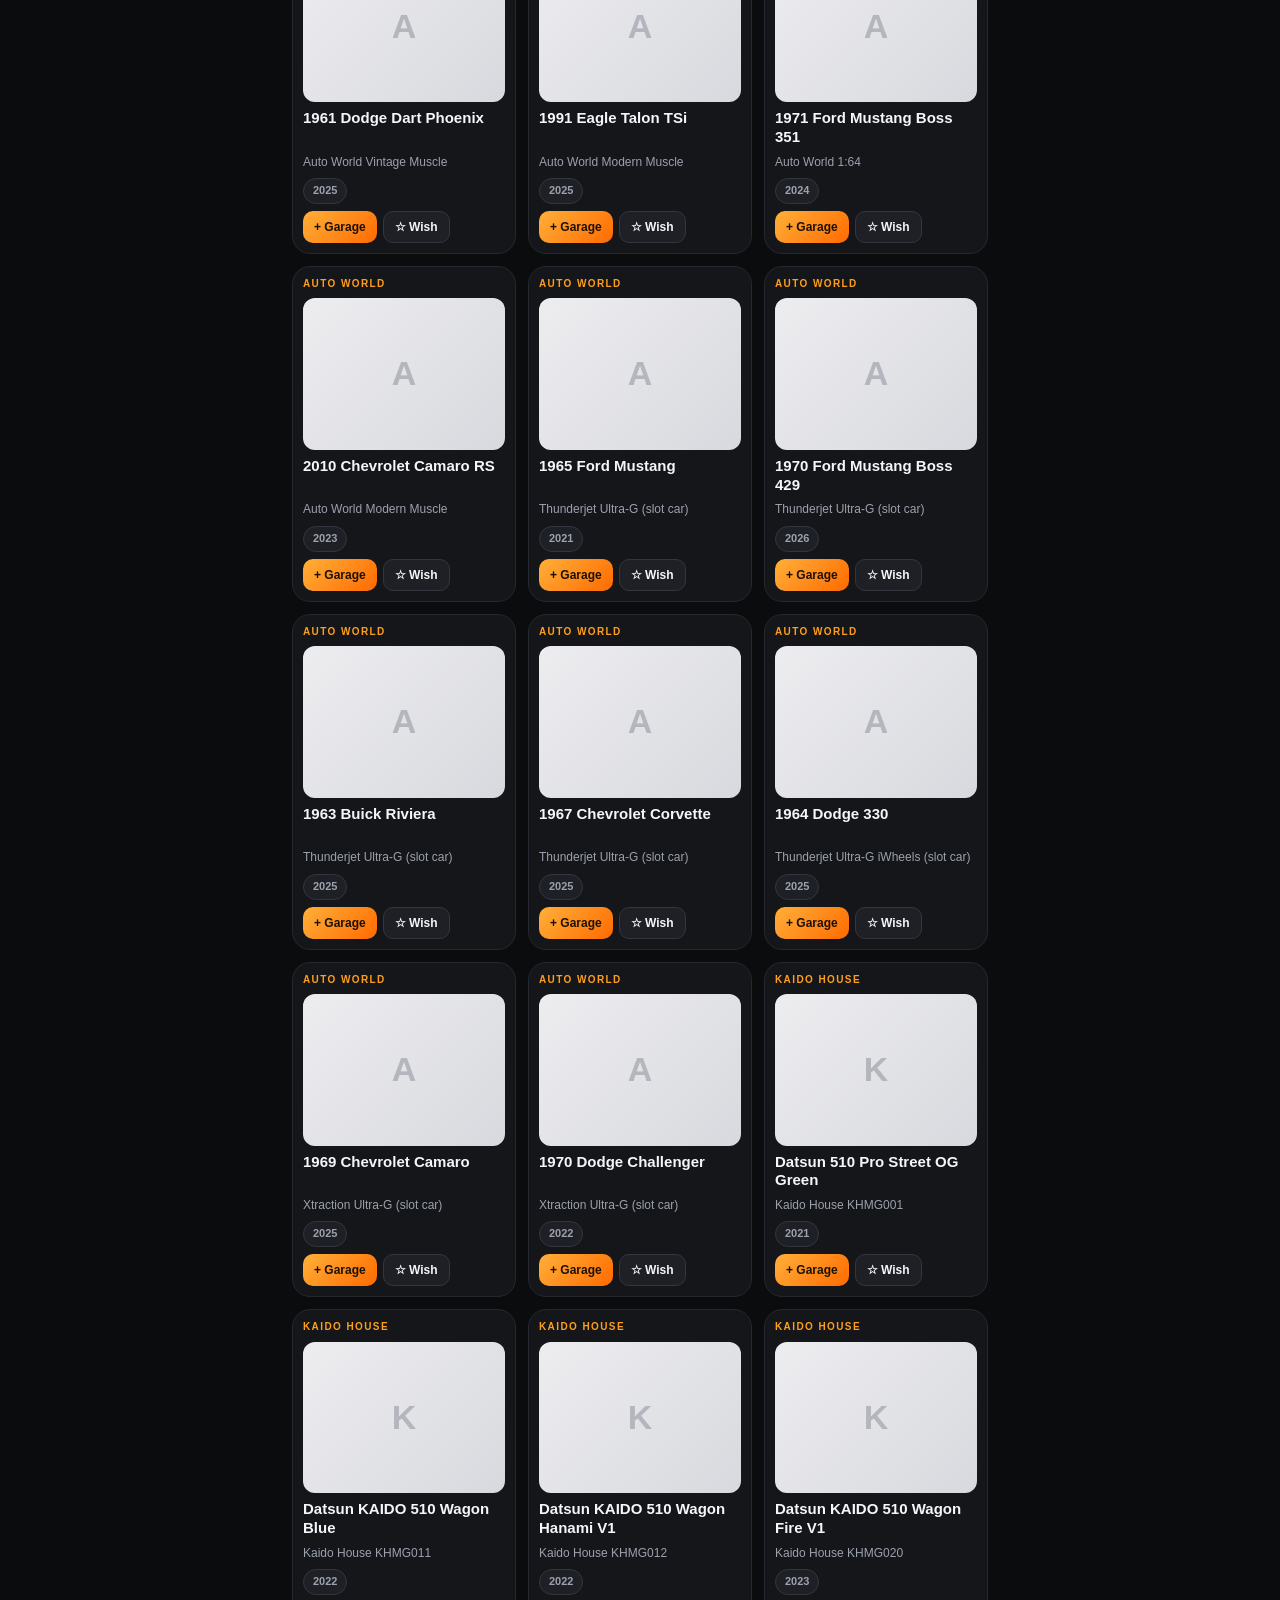
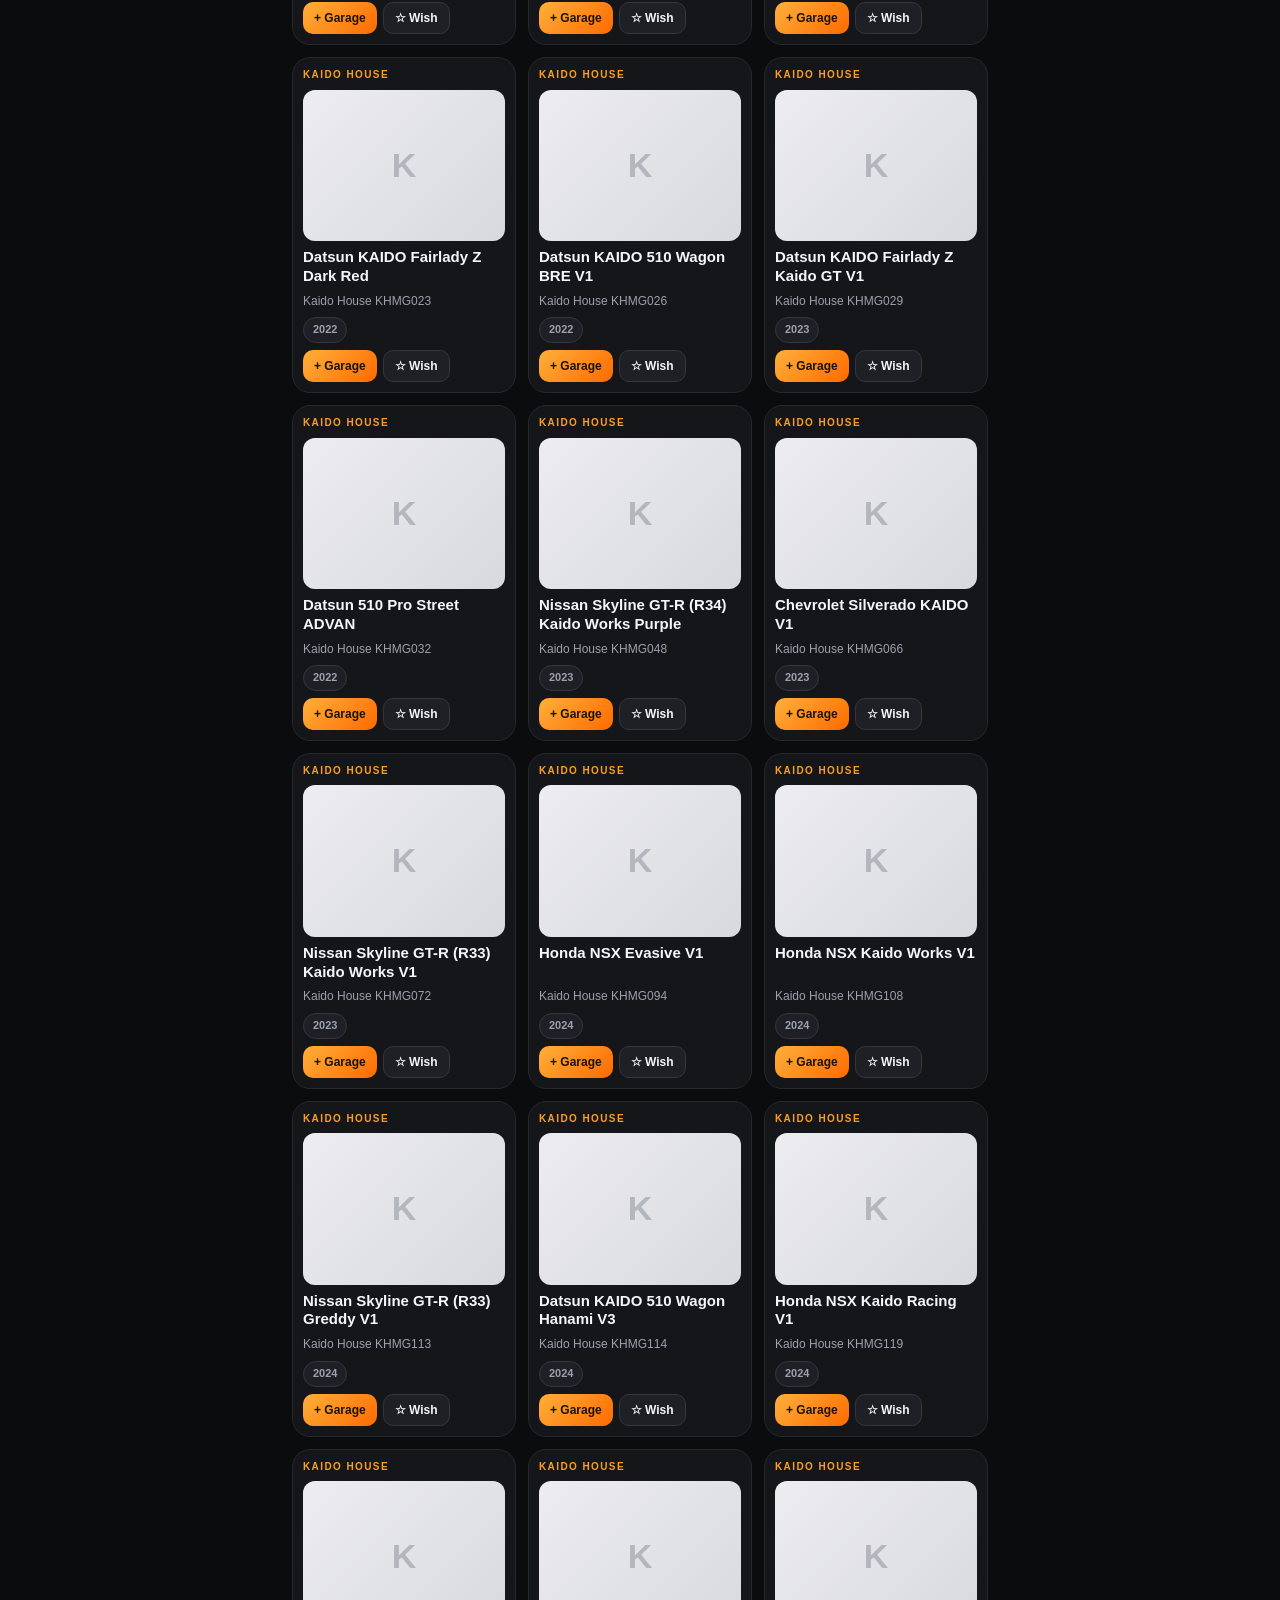
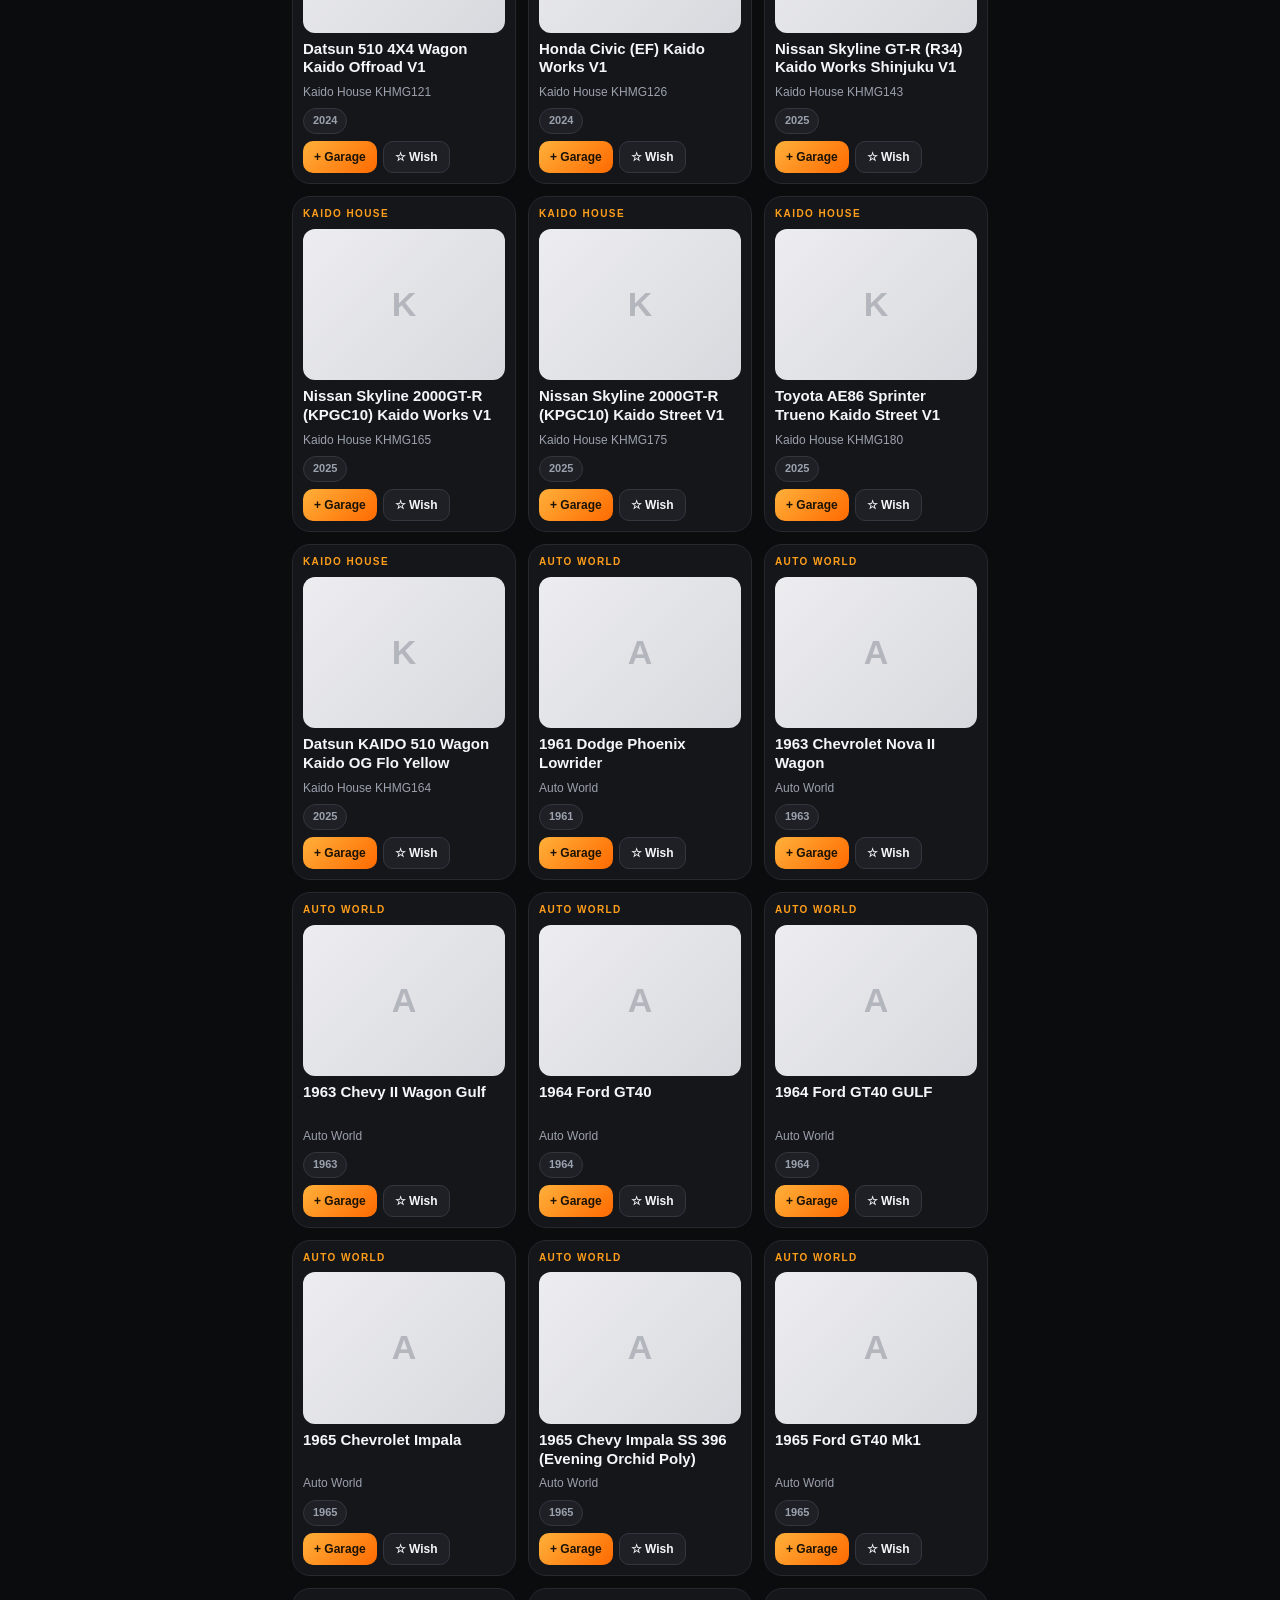
==== commit 5b4995cf: "v21: Chasiq design system — charcoal + signal amber identity, light photo wells, pill card metadata," ====
--- a/index.html
+++ b/index.html
@@ -5,12 +5,12 @@
 <meta name="viewport" content="width=device-width, initial-scale=1.0, viewport-fit=cover">
 <title>Chasiq — Multi-Brand Die-Cast Collection Tracker</title>
 <meta name="description" content="Chasiq (cha-seek): track your die-cast collection across Hot Wheels, Matchbox, M2, GreenLight, Mini GT, Tomica, Auto World and Kaido House. 100% on-device, no account needed.">
-<meta name="theme-color" content="#0d1117">
+<meta name="theme-color" content="#0b0c0e">
 <link rel="stylesheet" href="./assets/styles.css">
 </head>
 <body>
 <header class="app-header">
-  <div class="brand-mark">🏎️</div>
+  <div class="brand-mark">C</div>
   <div class="brand-text">
     <h1>Chasiq</h1>
     <p class="tagline">every brand. one garage.</p>
--- a/assets/styles.css
+++ b/assets/styles.css
@@ -1,145 +1,191 @@
+/* ============================================================
+   CHASIQ design system — original identity.
+   Charcoal + signal amber, light photo wells, heavy type.
+   ============================================================ */
 :root{
-  --bg:#0d1117; --bg2:#131a22; --card:#1a2230; --card2:#222c3d;
-  --line:#2b3648; --txt:#eef1f6; --mut:#9aa7bb; --mut2:#6b7a90;
-  --acc:#ffb020; --acc2:#ff7a1a; --ok:#3ddc84; --bad:#ff5a5a;
-  --r:14px;
+  --bg:#0b0c0e; --bg2:#101114; --card:#15161a; --card2:#1e2026;
+  --line:#26282f; --line2:#33363f;
+  --txt:#f5f6f8; --mut:#9ba1ad; --mut2:#62666f;
+  --acc:#ff9e1b; --acc2:#ff6a00; --onacc:#1a1204;
+  --ok:#3ddc84; --bad:#ff5a5a;
+  --well:#ededf0; --well2:#d8d9de;
+  --r:18px;
 }
 *{box-sizing:border-box; -webkit-tap-highlight-color:transparent}
 html,body{margin:0;padding:0}
 body{
   background:var(--bg); color:var(--txt);
   font-family:-apple-system,BlinkMacSystemFont,"Segoe UI",Roboto,Helvetica,Arial,sans-serif;
-  font-size:15px; line-height:1.45; padding-bottom:calc(76px + env(safe-area-inset-bottom));
-}
-h1,h2,h3{margin:0}
+  font-size:15px; line-height:1.45; padding-bottom:calc(84px + env(safe-area-inset-bottom));
+}
+h1,h2,h3{margin:0; font-weight:900; letter-spacing:-.01em}
 button{font-family:inherit}
+::selection{background:var(--acc); color:var(--onacc)}
 
 /* ---------- header ---------- */
 .app-header{
   position:sticky; top:0; z-index:50;
-  display:flex; align-items:center; gap:10px;
-  padding:12px 14px; background:rgba(13,17,23,.92); backdrop-filter:blur(8px);
+  display:flex; align-items:center; gap:11px;
+  padding:12px 14px; background:rgba(11,12,14,.9); backdrop-filter:blur(12px);
   border-bottom:1px solid var(--line);
 }
-.brand-mark{font-size:30px}
-.brand-text h1{font-size:19px; letter-spacing:.5px}
-.brand-text h1::after{content:""; display:block; height:2px; width:100%;
-  background:linear-gradient(90deg,var(--acc),var(--acc2)); border-radius:2px; margin-top:2px}
-.tagline{margin:0; font-size:11px; color:var(--mut); letter-spacing:2px; text-transform:uppercase}
+.brand-mark{
+  width:40px; height:40px; flex:0 0 auto; border-radius:12px;
+  background:linear-gradient(135deg,#ffb03a,var(--acc2));
+  color:#fff; font-size:24px; font-weight:900; font-style:italic;
+  display:flex; align-items:center; justify-content:center;
+  box-shadow:0 4px 14px rgba(255,106,0,.35); text-shadow:0 1px 2px rgba(0,0,0,.25);
+}
+.brand-text h1{font-size:21px; font-weight:900; letter-spacing:.2px; line-height:1}
+.tagline{margin:2px 0 0; font-size:10px; color:var(--mut); letter-spacing:2.4px; text-transform:uppercase}
 .icon-btn{
-  margin-left:auto; background:var(--card); color:var(--txt);
-  border:1px solid var(--line); border-radius:12px; font-size:20px; padding:8px 12px; cursor:pointer;
-}
+  margin-left:auto; background:var(--card2); color:var(--txt);
+  border:1px solid var(--line2); border-radius:12px; font-size:19px; padding:8px 12px; cursor:pointer;
+}
+.icon-btn:active{transform:scale(.96)}
 
 /* ---------- views ---------- */
-.view{max-width:720px; margin:0 auto; padding:12px 12px 24px}
-.sec-title{font-size:13px; text-transform:uppercase; letter-spacing:1.5px; color:var(--mut); margin:18px 2px 8px}
+.view{max-width:720px; margin:0 auto; padding:14px 12px 24px}
+.sec-title{
+  font-size:17px; font-weight:800; letter-spacing:.1px; color:var(--txt);
+  margin:22px 2px 10px; display:flex; align-items:center; gap:8px;
+}
+.sec-title:first-child{margin-top:4px}
 .notice{
-  background:var(--card); border:1px solid var(--line); border-radius:var(--r);
-  padding:10px 12px; font-size:13px; color:var(--mut); margin-bottom:10px;
+  background:var(--card); border:1px solid var(--line); border-radius:14px;
+  padding:11px 13px; font-size:13px; color:var(--mut); margin-bottom:10px; line-height:1.5;
 }
 .notice b{color:var(--txt)}
 .badge{
-  display:inline-block; font-size:11px; font-weight:700; letter-spacing:.6px;
-  padding:2px 8px; border-radius:999px; text-transform:uppercase;
-}
-.badge.live{background:rgba(61,220,132,.15); color:var(--ok); border:1px solid rgba(61,220,132,.4)}
-.badge.soon{background:rgba(255,176,32,.12); color:var(--acc); border:1px solid rgba(255,176,32,.4)}
-.badge.brand{background:var(--card2); color:var(--txt); border:1px solid var(--line); text-transform:none; letter-spacing:0}
+  display:inline-block; font-size:10px; font-weight:800; letter-spacing:.8px;
+  padding:3px 8px; border-radius:999px; text-transform:uppercase; vertical-align:2px;
+}
+.badge.live{background:rgba(61,220,132,.14); color:var(--ok); border:1px solid rgba(61,220,132,.4)}
+.badge.soon{background:rgba(255,158,27,.12); color:var(--acc); border:1px solid rgba(255,158,27,.4)}
+.badge.brand{background:var(--card2); color:var(--txt); border:1px solid var(--line2); text-transform:none; letter-spacing:0}
+.badge:not(.live):not(.soon):not(.brand){background:rgba(255,158,27,.14); color:var(--acc); border:1px solid rgba(255,158,27,.35)}
 
 /* ---------- filter bar ---------- */
-.search{width:100%; padding:12px 14px; font-size:16px; border-radius:var(--r);
-  background:var(--card); border:1px solid var(--line); color:var(--txt); margin-bottom:8px}
+.search{
+  width:100%; padding:14px 16px; font-size:16px; border-radius:14px;
+  background:var(--card); border:1px solid var(--line2); color:var(--txt); margin-bottom:10px;
+}
 .search::placeholder{color:var(--mut2)}
-.chips{display:flex; gap:8px; overflow-x:auto; padding:4px 2px 8px; scrollbar-width:none}
-.chips::-webkit-scrollbar{display:none}
+.search:focus{outline:none; border-color:var(--acc)}
+.chips,.chip-row{display:flex; gap:8px; overflow-x:auto; padding:4px 2px 10px; scrollbar-width:none}
+.chips::-webkit-scrollbar,.chip-row::-webkit-scrollbar{display:none}
 .chip{
-  flex:0 0 auto; padding:8px 14px; border-radius:999px; font-size:13px; font-weight:600;
-  background:var(--card); color:var(--mut); border:1px solid var(--line); cursor:pointer;
-}
-.chip.on{background:var(--acc); border-color:var(--acc); color:#1a1206}
+  flex:0 0 auto; padding:9px 15px; border-radius:999px; font-size:13px; font-weight:700;
+  background:var(--card); color:var(--mut); border:1px solid var(--line2); cursor:pointer;
+}
+.chip.on{background:linear-gradient(135deg,#ffb03a,var(--acc2)); border-color:transparent; color:var(--onacc)}
 .row2{display:flex; gap:8px}
-.row2 select{flex:1; padding:10px; border-radius:var(--r); background:var(--card);
-  border:1px solid var(--line); color:var(--txt); font-size:14px}
+.row2 select{flex:1; padding:11px; border-radius:12px; background:var(--card);
+  border:1px solid var(--line2); color:var(--txt); font-size:14px}
 .count-line{font-size:12px; color:var(--mut2); margin:8px 2px}
 
+/* ---------- pills (card metadata) ---------- */
+.cpills{display:flex; gap:6px; flex-wrap:wrap}
+.pill{
+  font-size:11px; font-weight:700; padding:4px 9px; border-radius:999px;
+  background:var(--card2); color:var(--mut); border:1px solid var(--line2);
+  white-space:nowrap; max-width:100%; overflow:hidden; text-overflow:ellipsis;
+}
+.pill.acc{color:var(--acc); border-color:rgba(255,158,27,.45)}
+.pill.mono{font-family:ui-monospace,Menlo,Consolas,monospace; letter-spacing:.4px}
+
 /* ---------- cards ---------- */
-.grid{display:grid; grid-template-columns:1fr 1fr; gap:10px}
+.grid{display:grid; grid-template-columns:1fr 1fr; gap:12px}
 @media(min-width:560px){.grid{grid-template-columns:1fr 1fr 1fr}}
 .card{
   background:var(--card); border:1px solid var(--line); border-radius:var(--r);
-  padding:12px; display:flex; flex-direction:column; gap:6px;
-}
-.card .cbrand{font-size:11px; font-weight:700; color:var(--acc); text-transform:uppercase; letter-spacing:.8px}
-.card .cname{font-weight:700; font-size:14px}
-.card .cmeta{font-size:12px; color:var(--mut)}
+  padding:10px; display:flex; flex-direction:column; gap:7px; cursor:pointer;
+}
+.card:active{border-color:var(--line2)}
+.card .cbrand{font-size:10px; font-weight:800; color:var(--acc); text-transform:uppercase; letter-spacing:1.4px}
+.card .cname{font-weight:800; font-size:15px; line-height:1.25;
+  display:-webkit-box; -webkit-line-clamp:2; -webkit-box-orient:vertical; overflow:hidden; min-height:2.5em}
+.card .cmeta{font-size:12px; color:var(--mut); white-space:nowrap; overflow:hidden; text-overflow:ellipsis}
 .card .cscale{font-size:11px; color:var(--mut2)}
-.card .crow{margin-top:auto; display:flex; gap:6px}
+.card .crow{margin-top:auto; display:flex; gap:6px; align-items:stretch}
 .card .cmeta b{color:var(--txt); font-weight:700}
-/* uniform per-release spec grid (catalog detail) */
+
+/* ---------- spec grid (detail pages) ---------- */
 .spec-grid{display:grid; grid-template-columns:1fr 1fr; gap:8px; margin-top:12px}
-.spec{background:var(--card); border:1px solid var(--line); border-radius:10px; padding:8px 10px; display:flex; flex-direction:column; gap:2px}
+.spec{
+  background:var(--card); border:1px solid var(--line); border-left:3px solid var(--acc);
+  border-radius:10px; padding:9px 11px; display:flex; flex-direction:column; gap:2px;
+}
 .spec.wide{grid-column:1 / -1}
-.spec span{font-size:10px; text-transform:uppercase; letter-spacing:.8px; color:var(--mut)}
-.spec b{font-size:14px; font-weight:700}
+.spec span{font-size:10px; text-transform:uppercase; letter-spacing:1.1px; color:var(--mut)}
+.spec b{font-size:14px; font-weight:700; line-height:1.35}
+
+/* ---------- buttons ---------- */
 .btn{
-  border:none; border-radius:10px; padding:10px 12px; font-size:13px; font-weight:700; cursor:pointer;
-}
-.btn.pri{background:var(--acc); color:#1a1206}
-.btn.sec{background:var(--card2); color:var(--txt); border:1px solid var(--line)}
-.btn.ghost{background:transparent; color:var(--mut); border:1px dashed var(--line)}
-.btn.danger{background:rgba(255,90,90,.14); color:var(--bad); border:1px solid rgba(255,90,90,.4)}
-.btn.sm{padding:7px 10px; font-size:12px}
+  border:none; border-radius:12px; padding:11px 13px; font-size:13px; font-weight:800; cursor:pointer;
+}
+.btn.pri{background:linear-gradient(135deg,#ffb03a,var(--acc2)); color:var(--onacc)}
+.btn.sec{background:var(--card2); color:var(--txt); border:1px solid var(--line2)}
+.btn.ghost{background:transparent; color:var(--mut); border:1px solid var(--line2)}
+.btn.danger{background:rgba(255,90,90,.13); color:var(--bad); border:1px solid rgba(255,90,90,.4)}
+.btn.sm{padding:8px 11px; font-size:12px; border-radius:10px}
 .btn.block{width:100%; margin-top:8px}
 .btn:disabled{opacity:.45; cursor:default}
-
-/* ---------- collection list ---------- */
+.btn:active{transform:scale(.98)}
+
+/* ---------- list rows (garage / market / wishlist) ---------- */
 .g-item{
   display:flex; gap:12px; background:var(--card); border:1px solid var(--line);
-  border-radius:var(--r); padding:10px; margin-bottom:10px; cursor:pointer; align-items:center;
-}
-.g-thumb{width:64px; height:64px; border-radius:10px; object-fit:cover; background:var(--card2); flex:0 0 auto}
+  border-radius:16px; padding:10px; margin-bottom:10px; cursor:pointer; align-items:center;
+}
+.g-thumb{width:66px; height:66px; border-radius:12px; object-fit:cover; background:linear-gradient(135deg,var(--well),var(--well2)); flex:0 0 auto}
 .g-thumb.ph{display:flex; align-items:center; justify-content:center; font-size:26px}
 .g-info{flex:1; min-width:0}
-.g-info .n{font-weight:700; font-size:14px; white-space:nowrap; overflow:hidden; text-overflow:ellipsis}
+.g-info .n{font-weight:800; font-size:14px; white-space:nowrap; overflow:hidden; text-overflow:ellipsis}
 .g-info .m{font-size:12px; color:var(--mut)}
-.g-qty{background:var(--acc); color:#1a1206; font-weight:800; font-size:13px;
+.g-qty{background:linear-gradient(135deg,#ffb03a,var(--acc2)); color:var(--onacc); font-weight:900; font-size:13px;
   border-radius:999px; min-width:30px; height:30px; display:flex; align-items:center; justify-content:center; padding:0 8px}
 
 /* ---------- detail ---------- */
 .detail-head{display:flex; gap:12px; align-items:center; margin-bottom:12px}
-.detail-head .big{width:84px; height:84px; border-radius:14px; object-fit:cover; background:var(--card2)}
+.detail-head .big{width:84px; height:84px; border-radius:14px; object-fit:cover; background:linear-gradient(135deg,var(--well),var(--well2))}
 .form{background:var(--card); border:1px solid var(--line); border-radius:var(--r); padding:14px}
+.form label{display:block; font-size:12px; color:var(--mut); text-transform:uppercase; letter-spacing:1px; margin-bottom:12px}
+.inp{
+  width:100%; padding:11px 12px; border-radius:10px; background:var(--bg2);
+  border:1px solid var(--line2); color:var(--txt); font-size:15px; font-family:inherit; margin-top:5px;
+}
+.inp:focus{outline:none; border-color:var(--acc)}
 .frow{margin-bottom:12px}
 .frow label{display:block; font-size:12px; color:var(--mut); text-transform:uppercase; letter-spacing:1px; margin-bottom:5px}
 .frow input,.frow select,.frow textarea{
   width:100%; padding:11px 12px; border-radius:10px; background:var(--bg2);
-  border:1px solid var(--line); color:var(--txt); font-size:15px; font-family:inherit;
+  border:1px solid var(--line2); color:var(--txt); font-size:15px; font-family:inherit;
 }
 .frow textarea{resize:vertical; min-height:64px}
 .f2{display:grid; grid-template-columns:1fr 1fr; gap:10px}
 .photos{display:flex; gap:8px; overflow-x:auto; padding:4px 0}
-.photos img{width:88px; height:88px; object-fit:cover; border-radius:10px; border:1px solid var(--line)}
+.photos img{width:88px; height:88px; object-fit:cover; border-radius:12px; border:1px solid var(--line)}
 .photo-add{
-  width:88px; height:88px; flex:0 0 auto; border-radius:10px; border:1px dashed var(--line);
+  width:88px; height:88px; flex:0 0 auto; border-radius:12px; border:1px dashed var(--line2);
   background:transparent; color:var(--mut); font-size:26px; cursor:pointer;
 }
 .stub-box{
-  background:var(--bg2); border:1px dashed var(--line); border-radius:var(--r);
+  background:var(--bg2); border:1px dashed var(--line2); border-radius:var(--r);
   padding:14px; text-align:center; color:var(--mut); font-size:13px; margin-top:10px;
 }
 .stub-box .big{font-size:30px; display:block; margin-bottom:6px}
 
-/* ---------- bars ---------- */
+/* ---------- bars / stats ---------- */
 .bar-row{display:flex; align-items:center; gap:10px; margin-bottom:8px; font-size:13px}
 .bar-row .bl{width:110px; flex:0 0 auto; white-space:nowrap; overflow:hidden; text-overflow:ellipsis}
 .bar-track{flex:1; height:10px; background:var(--bg2); border-radius:6px; overflow:hidden}
-.bar-fill{height:100%; background:linear-gradient(90deg,var(--acc),var(--acc2)); border-radius:6px}
+.bar-fill{height:100%; background:linear-gradient(90deg,#ffb03a,var(--acc2)); border-radius:6px}
 .bar-row .bv{width:44px; text-align:right; color:var(--mut); flex:0 0 auto}
 .stat-tiles{display:grid; grid-template-columns:1fr 1fr; gap:10px; margin-bottom:6px}
 .tile{background:var(--card); border:1px solid var(--line); border-radius:var(--r); padding:14px}
-.tile .tv{font-size:26px; font-weight:800; color:var(--acc)}
-.tile .tl{font-size:12px; color:var(--mut); text-transform:uppercase; letter-spacing:1px}
+.tile .tv{font-size:27px; font-weight:900; color:var(--txt)}
+.tile .tl{font-size:11px; color:var(--acc); text-transform:uppercase; letter-spacing:1.2px; font-weight:700}
 
 /* ---------- series progress ---------- */
 .prog{background:var(--card); border:1px solid var(--line); border-radius:var(--r); padding:12px; margin-bottom:10px}
@@ -150,32 +196,36 @@
 /* ---------- bottom nav ---------- */
 .bottom-nav{
   position:fixed; left:0; right:0; bottom:0; z-index:50;
-  display:flex; background:rgba(13,17,23,.96); backdrop-filter:blur(8px);
+  display:flex; background:rgba(11,12,14,.94); backdrop-filter:blur(14px);
   border-top:1px solid var(--line); padding-bottom:env(safe-area-inset-bottom);
 }
 .nav-btn{
-  flex:1; background:none; border:none; color:var(--mut); cursor:pointer;
-  display:flex; flex-direction:column; align-items:center; gap:2px; padding:9px 0 7px; font-size:10px;
-}
-.nav-btn .nav-ico{font-size:21px}
+  flex:1; background:none; border:none; color:var(--mut2); cursor:pointer; position:relative;
+  display:flex; flex-direction:column; align-items:center; gap:2px; padding:10px 0 8px; font-size:10px; font-weight:700;
+}
+.nav-btn .nav-ico{font-size:21px; filter:grayscale(1); opacity:.75}
 .nav-btn.active{color:var(--acc)}
+.nav-btn.active .nav-ico{filter:none; opacity:1}
+.nav-btn.active::after{
+  content:""; position:absolute; bottom:3px; width:5px; height:5px; border-radius:99px; background:var(--acc);
+}
 
 /* ---------- modal / toast / scanner ---------- */
-.modal-veil{position:fixed; inset:0; background:rgba(0,0,0,.7); z-index:100;
+.modal-veil{position:fixed; inset:0; background:rgba(0,0,0,.72); z-index:100;
   display:flex; align-items:flex-end; justify-content:center}
 @media(min-width:560px){.modal-veil{align-items:center}}
 .modal{
-  background:var(--bg2); border:1px solid var(--line); border-radius:18px 18px 0 0;
+  background:var(--bg2); border:1px solid var(--line2); border-radius:20px 20px 0 0;
   width:100%; max-width:560px; max-height:88vh; overflow-y:auto; padding:18px;
 }
-@media(min-width:560px){.modal{border-radius:18px}}
+@media(min-width:560px){.modal{border-radius:20px}}
 .modal h3{margin-bottom:10px}
 .scan-video{width:100%; border-radius:12px; background:#000; aspect-ratio:4/3; object-fit:cover}
 .scan-code{font-family:monospace; font-size:22px; text-align:center; margin:12px 0; color:var(--ok); letter-spacing:2px}
-#toast-root{position:fixed; bottom:calc(86px + env(safe-area-inset-bottom)); left:0; right:0;
+#toast-root{position:fixed; bottom:calc(92px + env(safe-area-inset-bottom)); left:0; right:0;
   display:flex; flex-direction:column; align-items:center; gap:8px; z-index:200; pointer-events:none}
-.toast{background:var(--card2); border:1px solid var(--line); color:var(--txt);
-  padding:10px 18px; border-radius:999px; font-size:14px; box-shadow:0 4px 18px rgba(0,0,0,.5)}
+.toast{background:var(--card2); border:1px solid var(--line2); color:var(--txt); font-weight:600;
+  padding:10px 18px; border-radius:999px; font-size:14px; box-shadow:0 6px 22px rgba(0,0,0,.55)}
 .hidden{display:none!important}
 .mut{color:var(--mut)} .small{font-size:12px}
 .kv{display:flex; justify-content:space-between; padding:7px 0; border-bottom:1px solid var(--line); font-size:14px}
@@ -185,27 +235,26 @@
 .about-li .e{font-size:20px; flex:0 0 auto}
 
 /* AI visual ID */
-.vi-ai{background:rgba(255,176,32,.07); border:1px solid rgba(255,176,32,.35); border-radius:10px; padding:10px 12px; margin-top:10px}
+.vi-ai{background:rgba(255,158,27,.07); border:1px solid rgba(255,158,27,.35); border-radius:12px; padding:10px 12px; margin-top:10px}
 #vi-pick img{cursor:pointer}
 
 /* ---------- catalog images ---------- */
-.card{cursor:pointer}
 .cimg{
-  border-radius:10px; overflow:hidden; background:var(--card2);
-  aspect-ratio:4/3; display:flex; margin:2px 0;
-}
-.cimg img{width:100%; height:100%; object-fit:cover; display:block; background:var(--card2)}
+  border-radius:12px; overflow:hidden; background:linear-gradient(135deg,var(--well),var(--well2));
+  aspect-ratio:4/3; display:flex; margin:0;
+}
+.cimg img{width:100%; height:100%; object-fit:cover; display:block; background:var(--well)}
 .cimg-ph{
   flex:1; display:flex; align-items:center; justify-content:center;
-  font-size:34px; font-weight:800; color:var(--mut2);
-  background:linear-gradient(135deg,#242e42,#151b26);
+  font-size:34px; font-weight:900; color:#b4b6bd;
+  background:linear-gradient(135deg,var(--well),var(--well2));
 }
 .cimg.big{aspect-ratio:16/10; border-radius:var(--r); border:1px solid var(--line)}
 .cimg-ph.big{font-size:64px}
-/* series-mates strip on the casting detail view */
+/* variations strip on the detail view */
 .mate-strip{display:flex; gap:10px; overflow-x:auto; padding:4px 2px 10px; scrollbar-width:none}
 .mate-strip::-webkit-scrollbar{display:none}
-.mate{flex:0 0 128px; background:var(--card); border:1px solid var(--line); border-radius:12px; padding:8px; cursor:pointer}
-.mate .cimg{aspect-ratio:4/3; border-radius:8px; margin:0}
+.mate{flex:0 0 128px; background:var(--card); border:1px solid var(--line); border-radius:14px; padding:8px; cursor:pointer}
+.mate .cimg{aspect-ratio:4/3; border-radius:9px; margin:0}
 .mate .cimg-ph{font-size:24px}
-.mate .mn{font-size:12px; font-weight:600; margin-top:6px; white-space:nowrap; overflow:hidden; text-overflow:ellipsis}
+.mate .mn{font-size:12px; font-weight:700; margin-top:6px; white-space:nowrap; overflow:hidden; text-overflow:ellipsis}
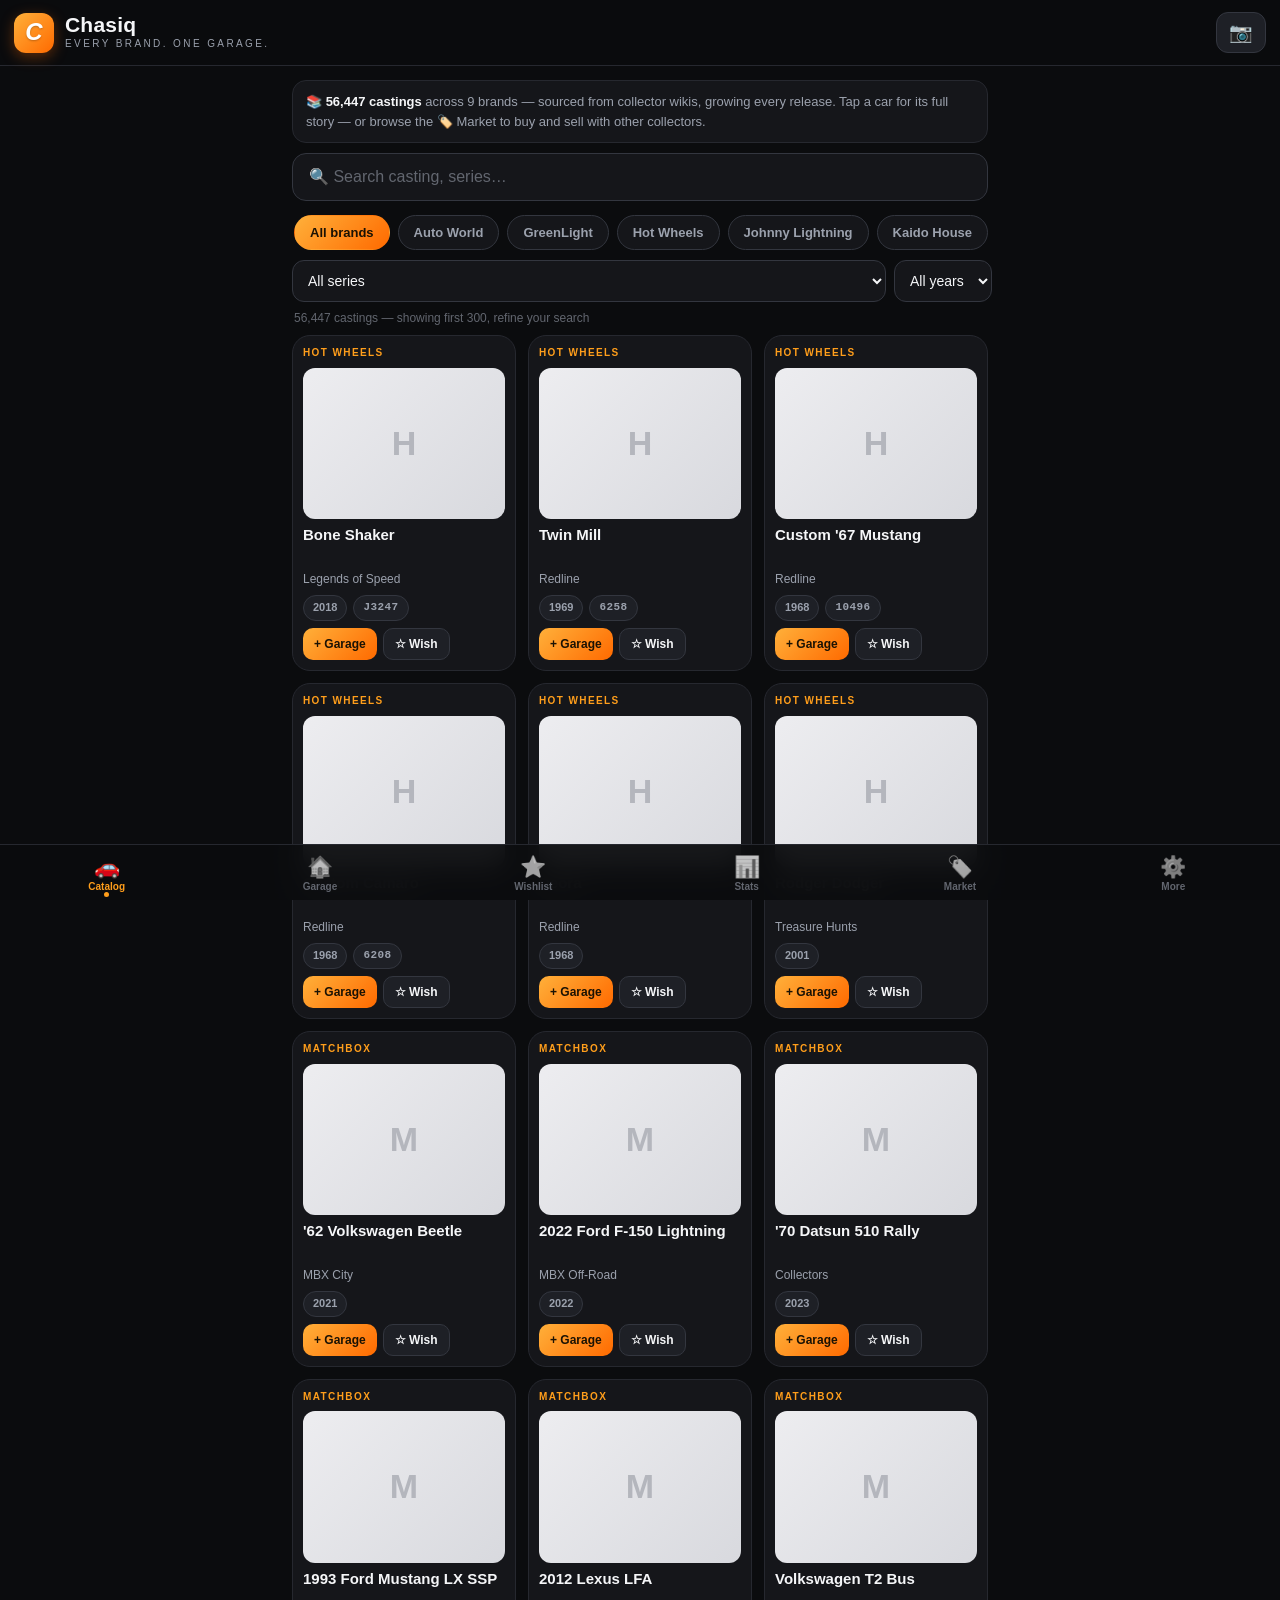
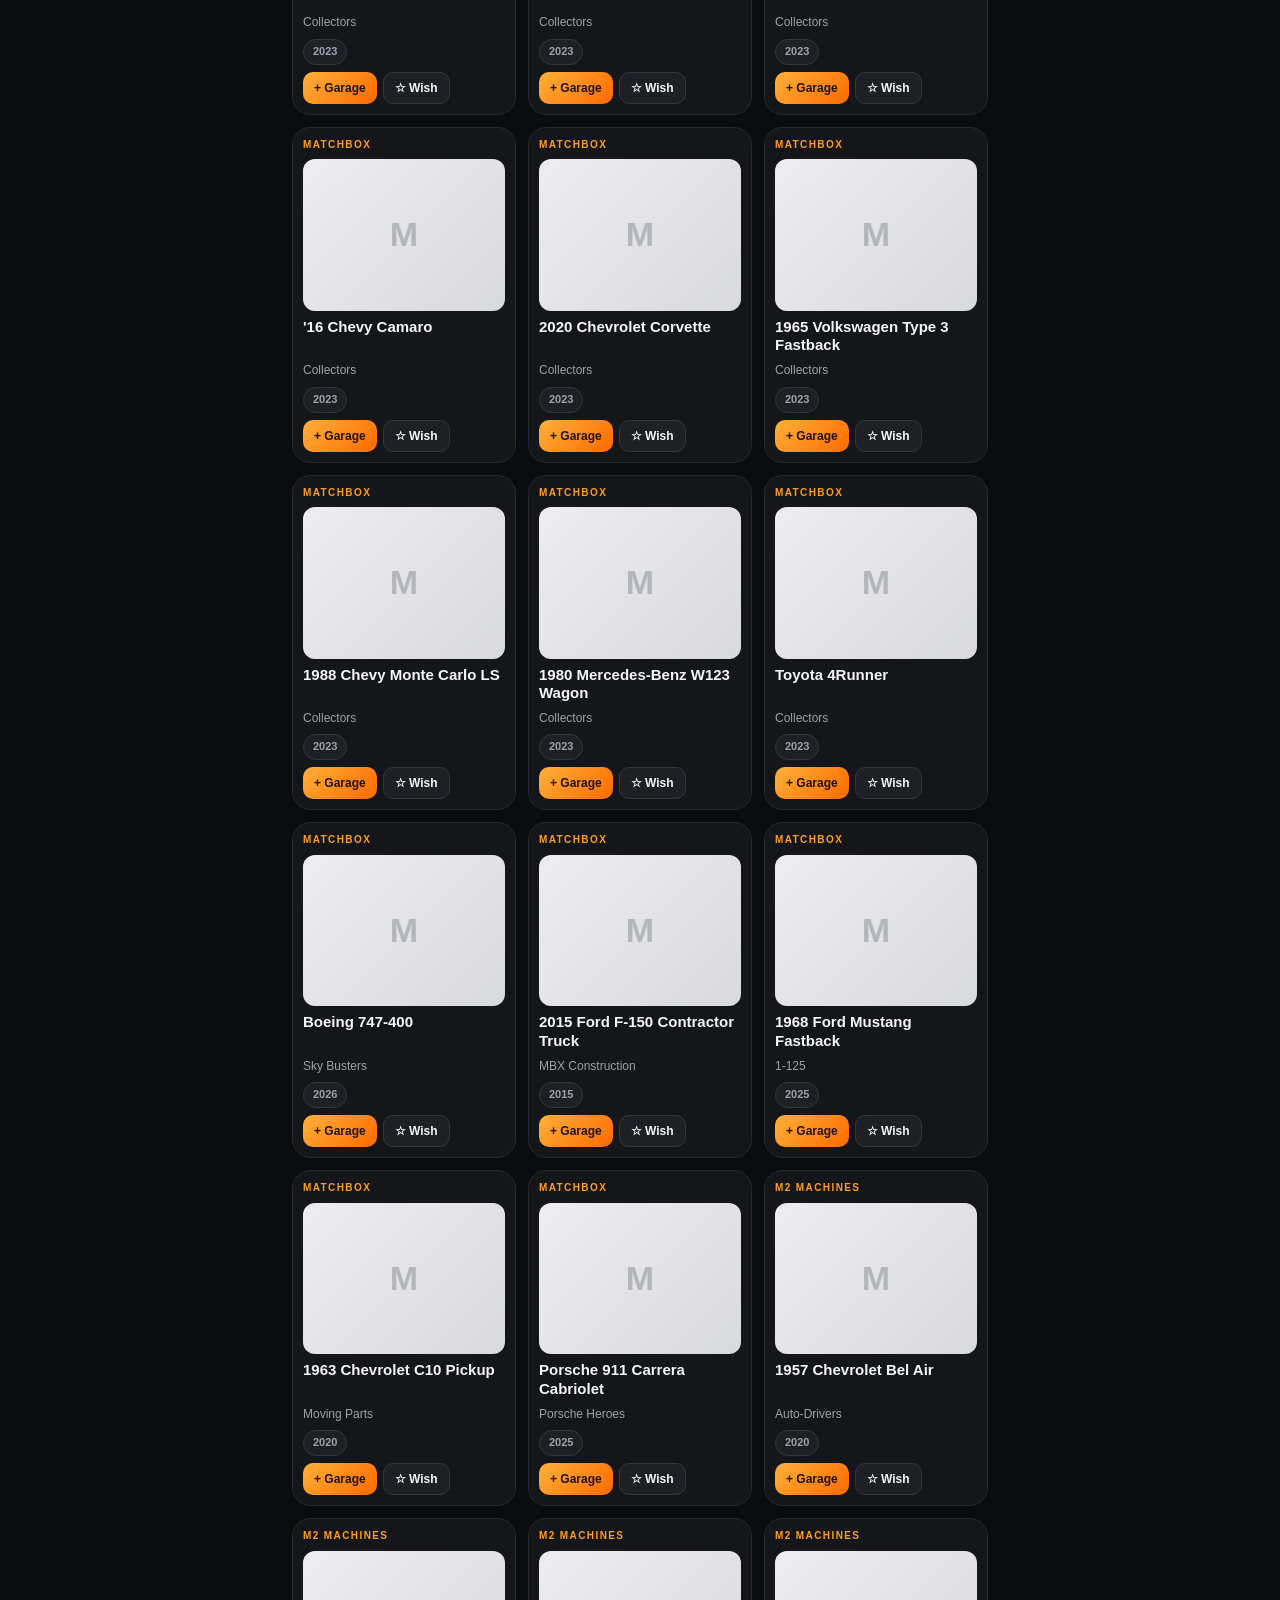
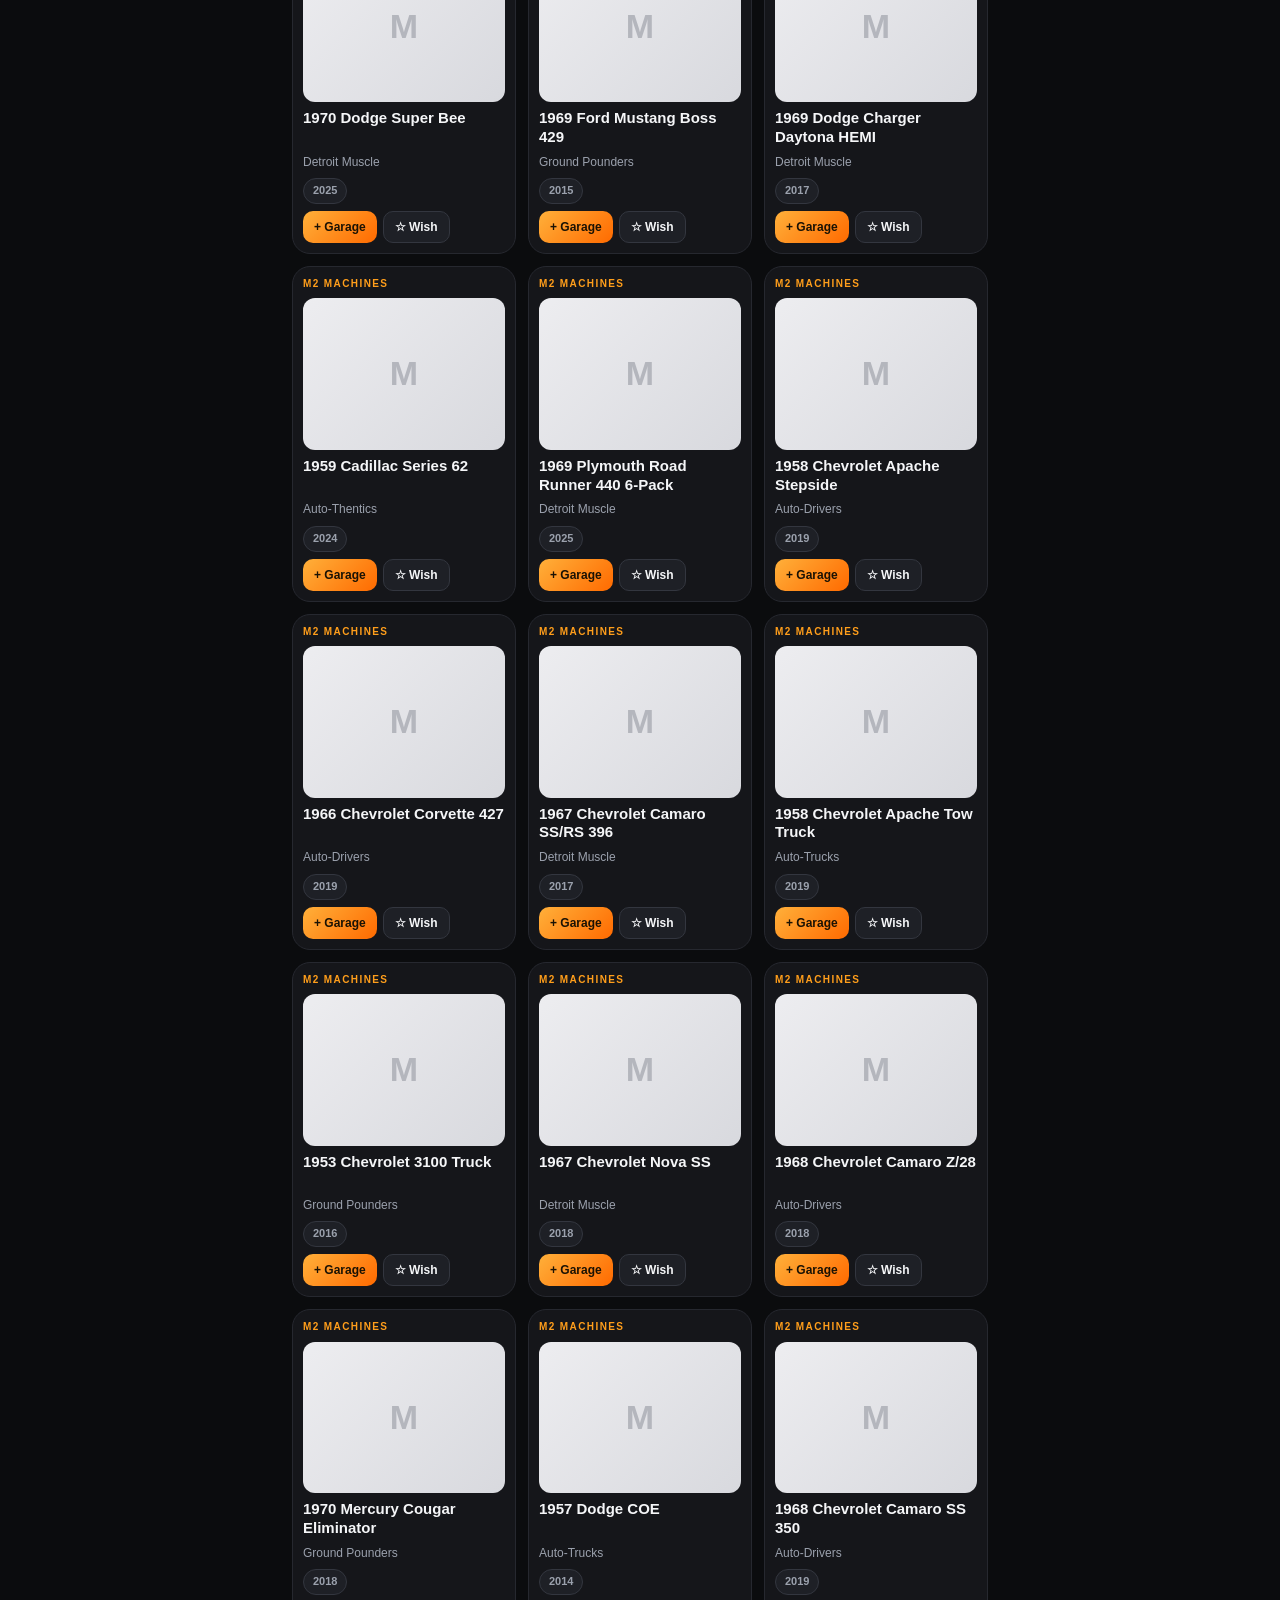
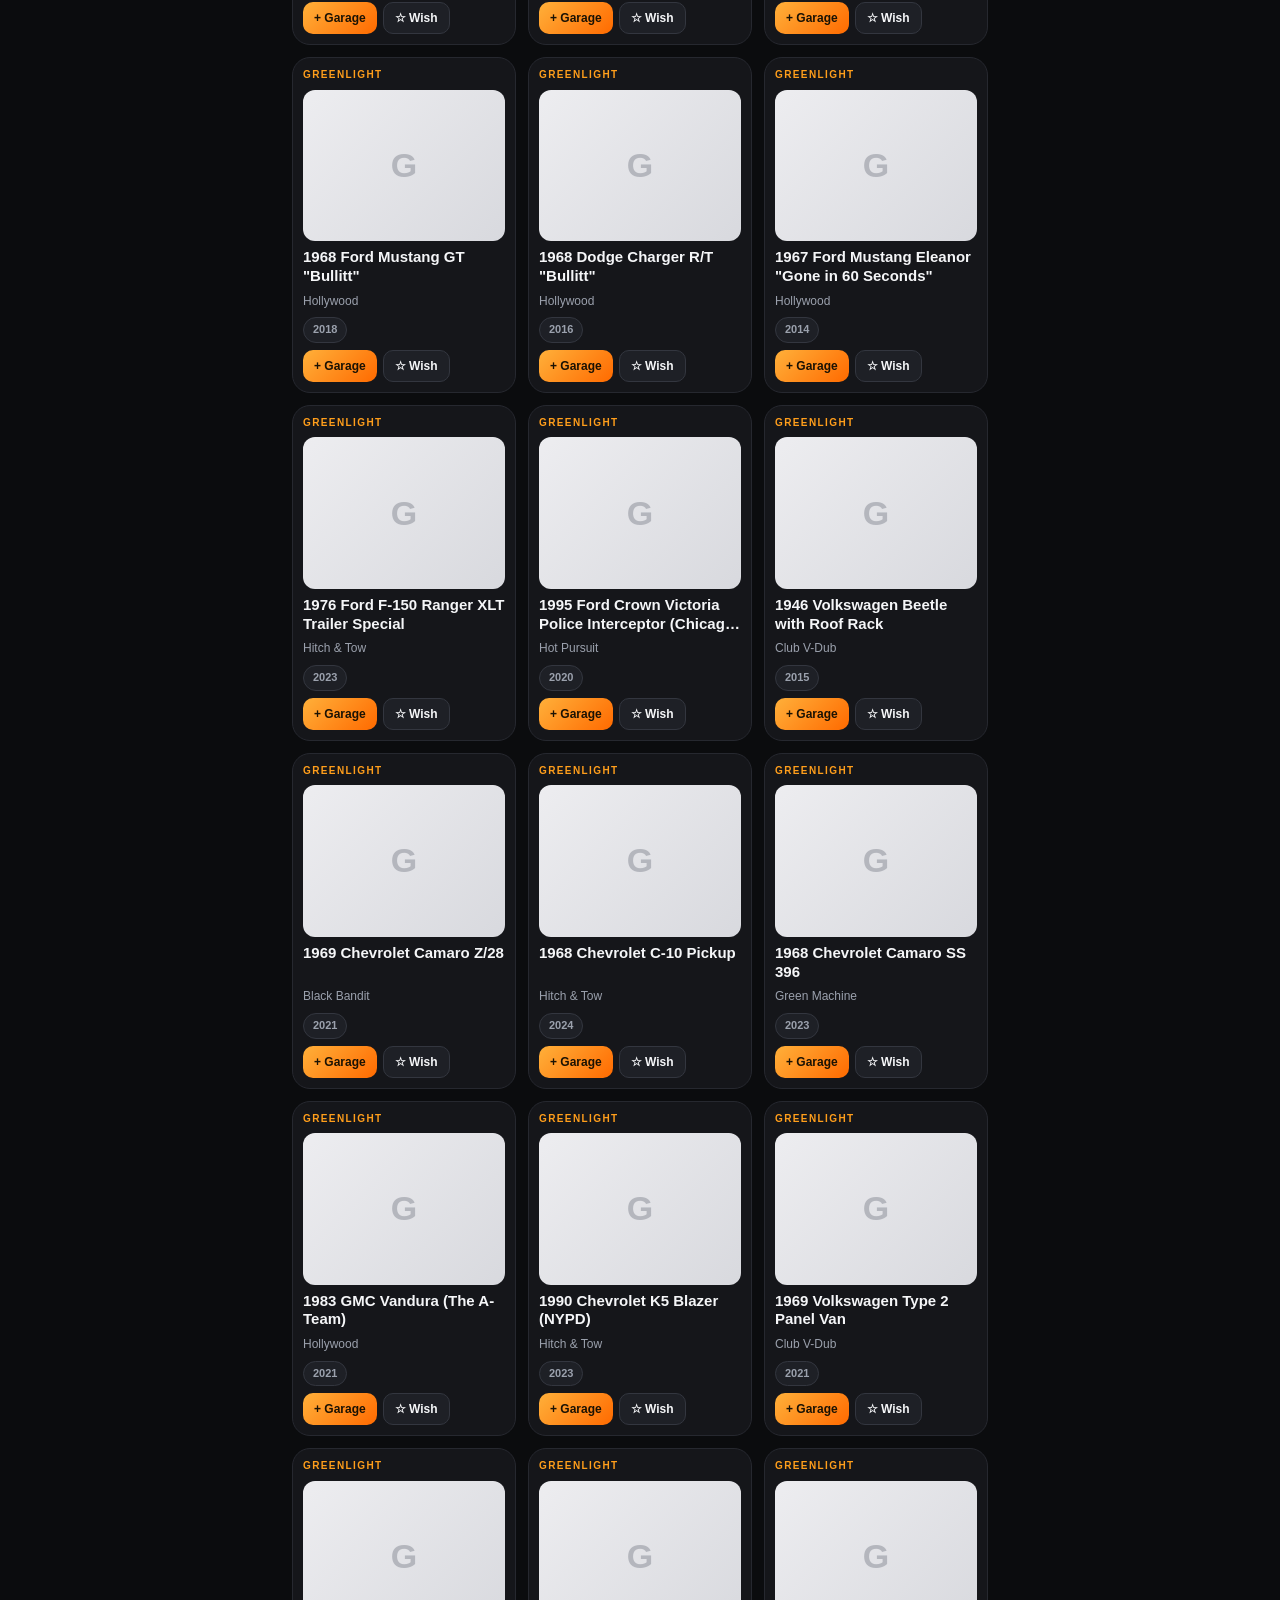
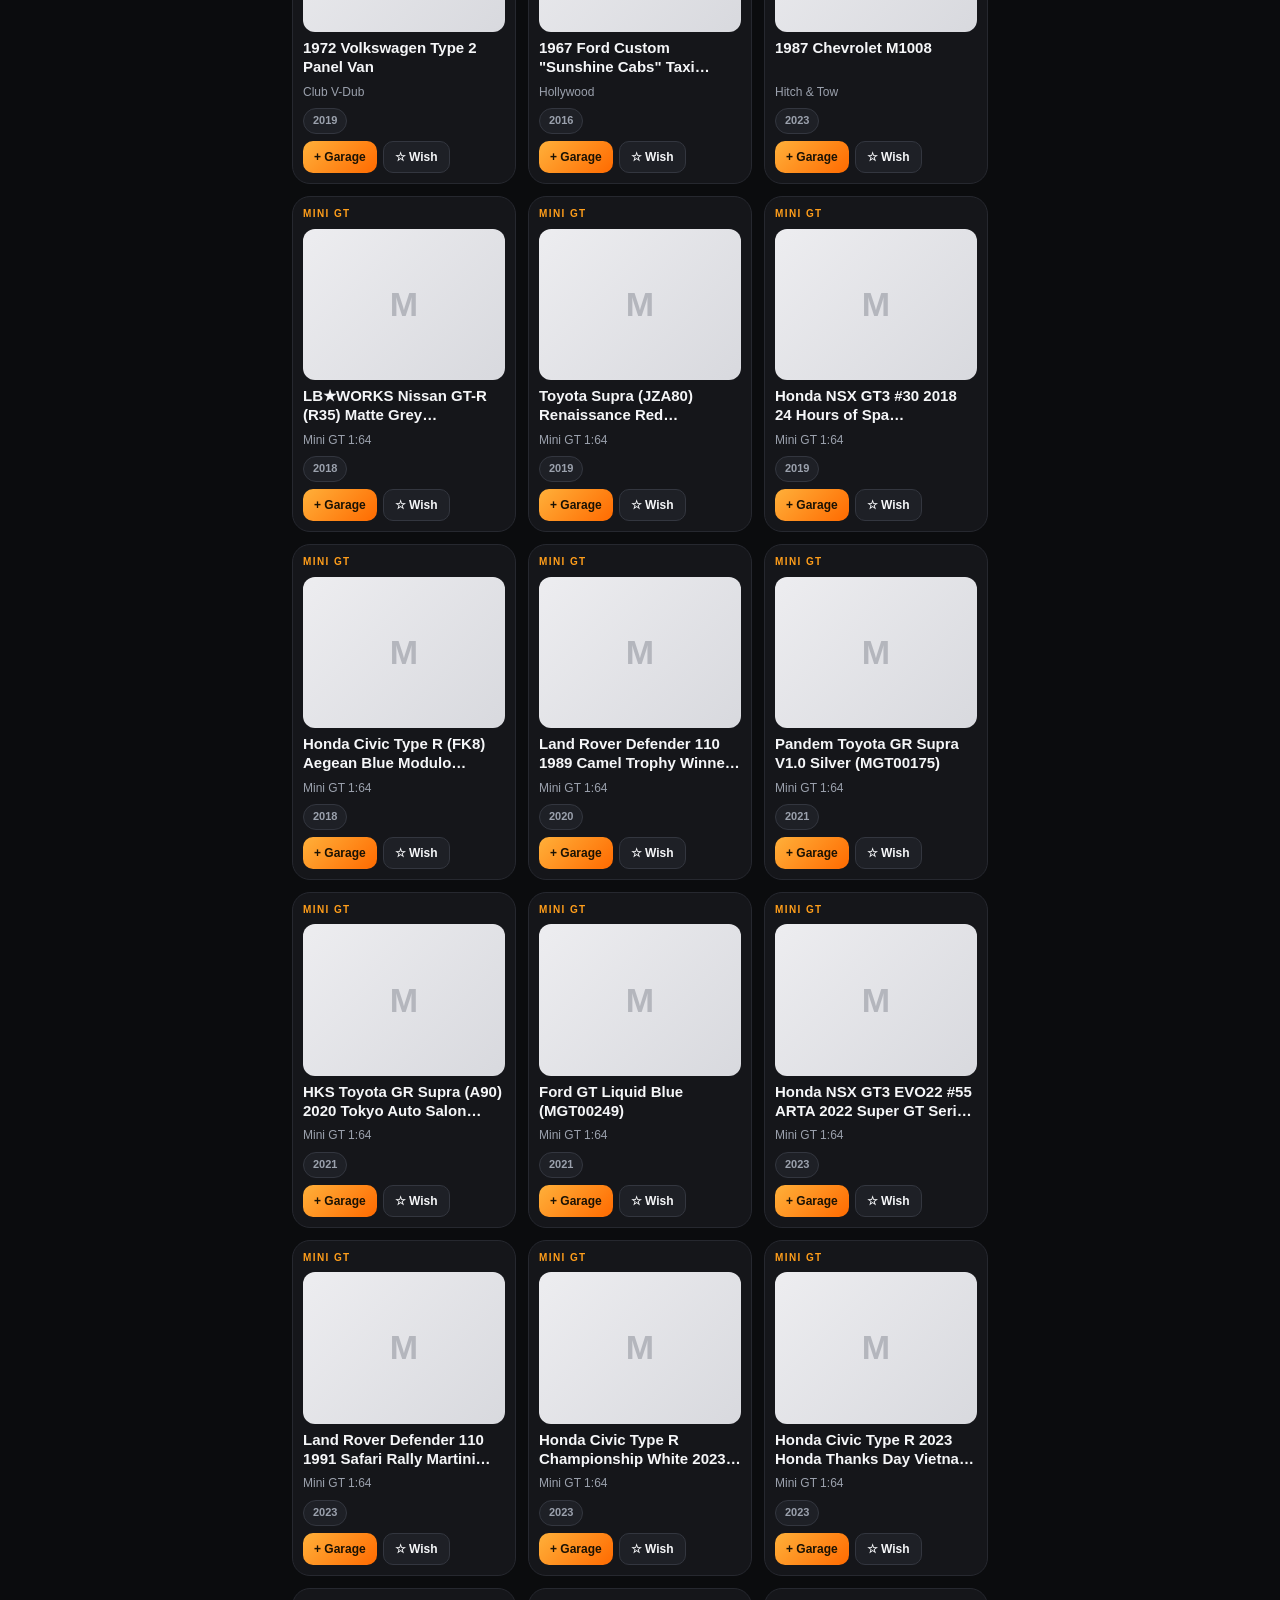
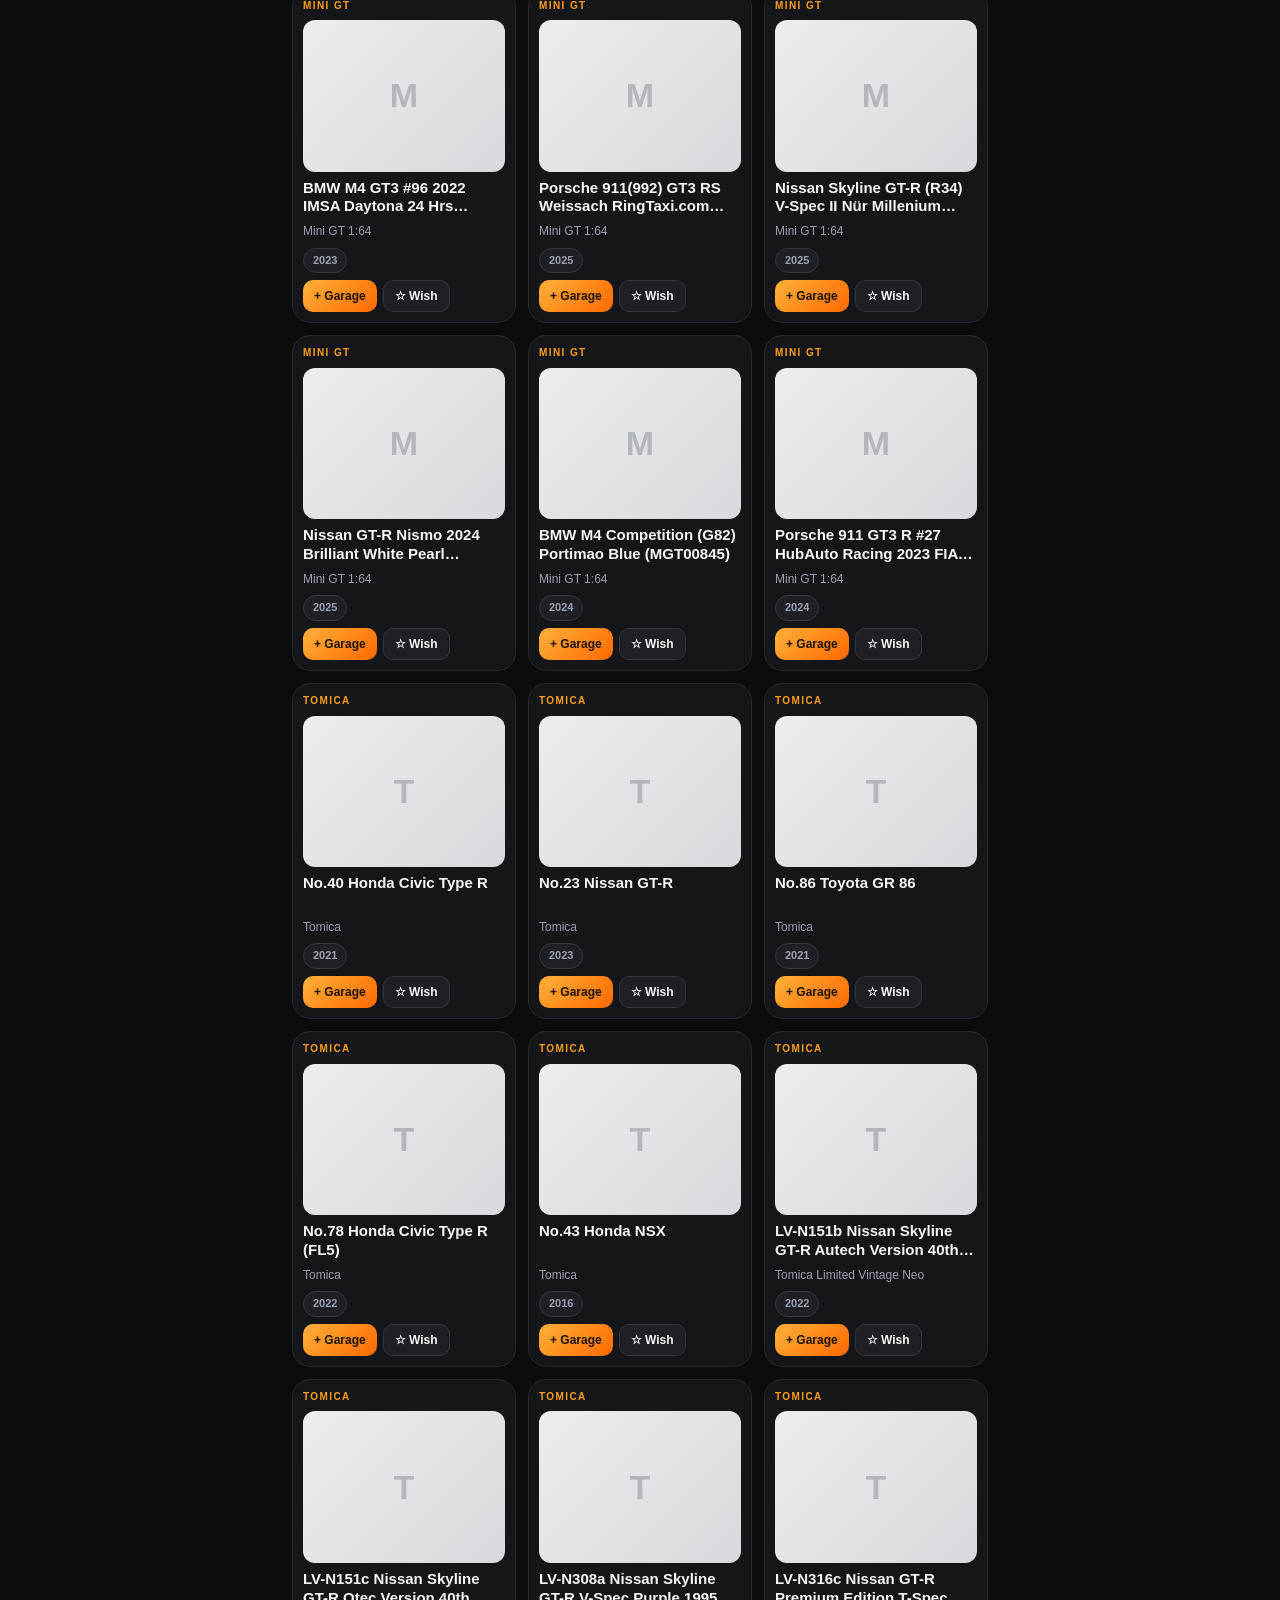
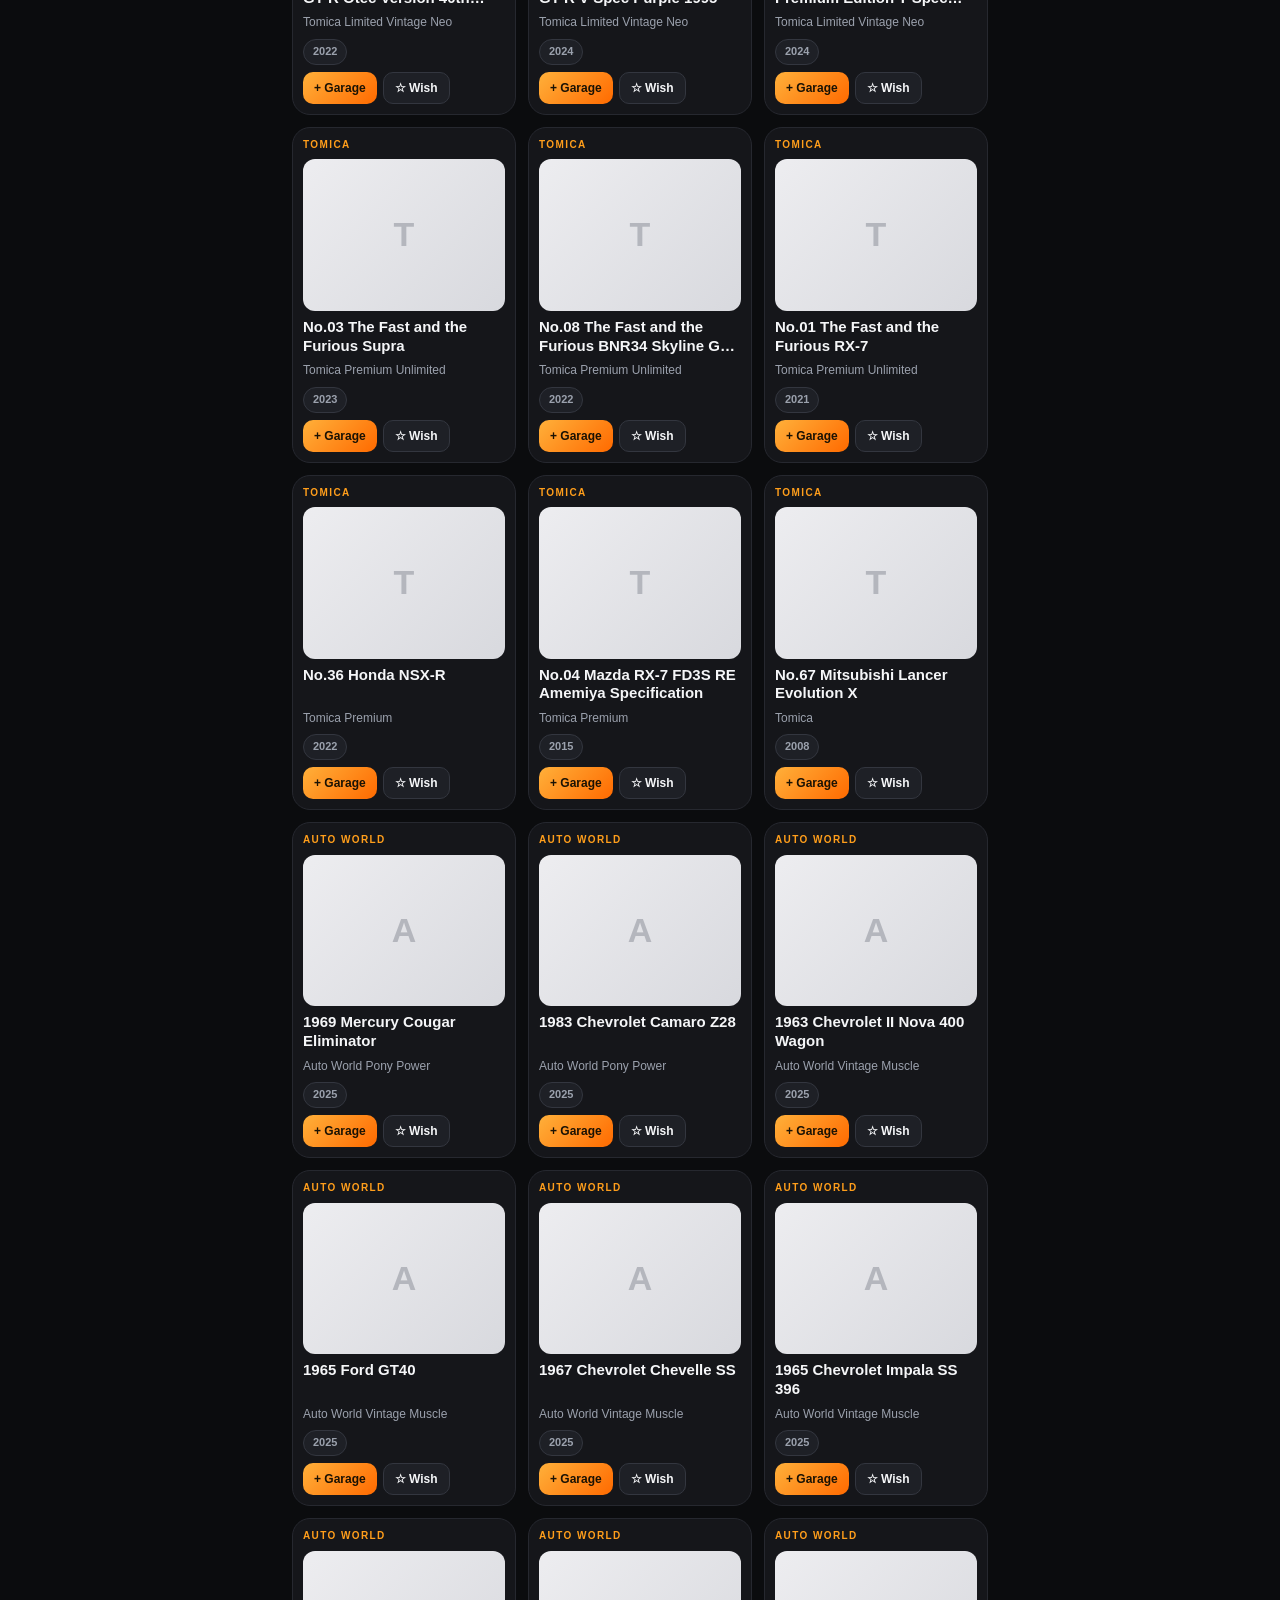
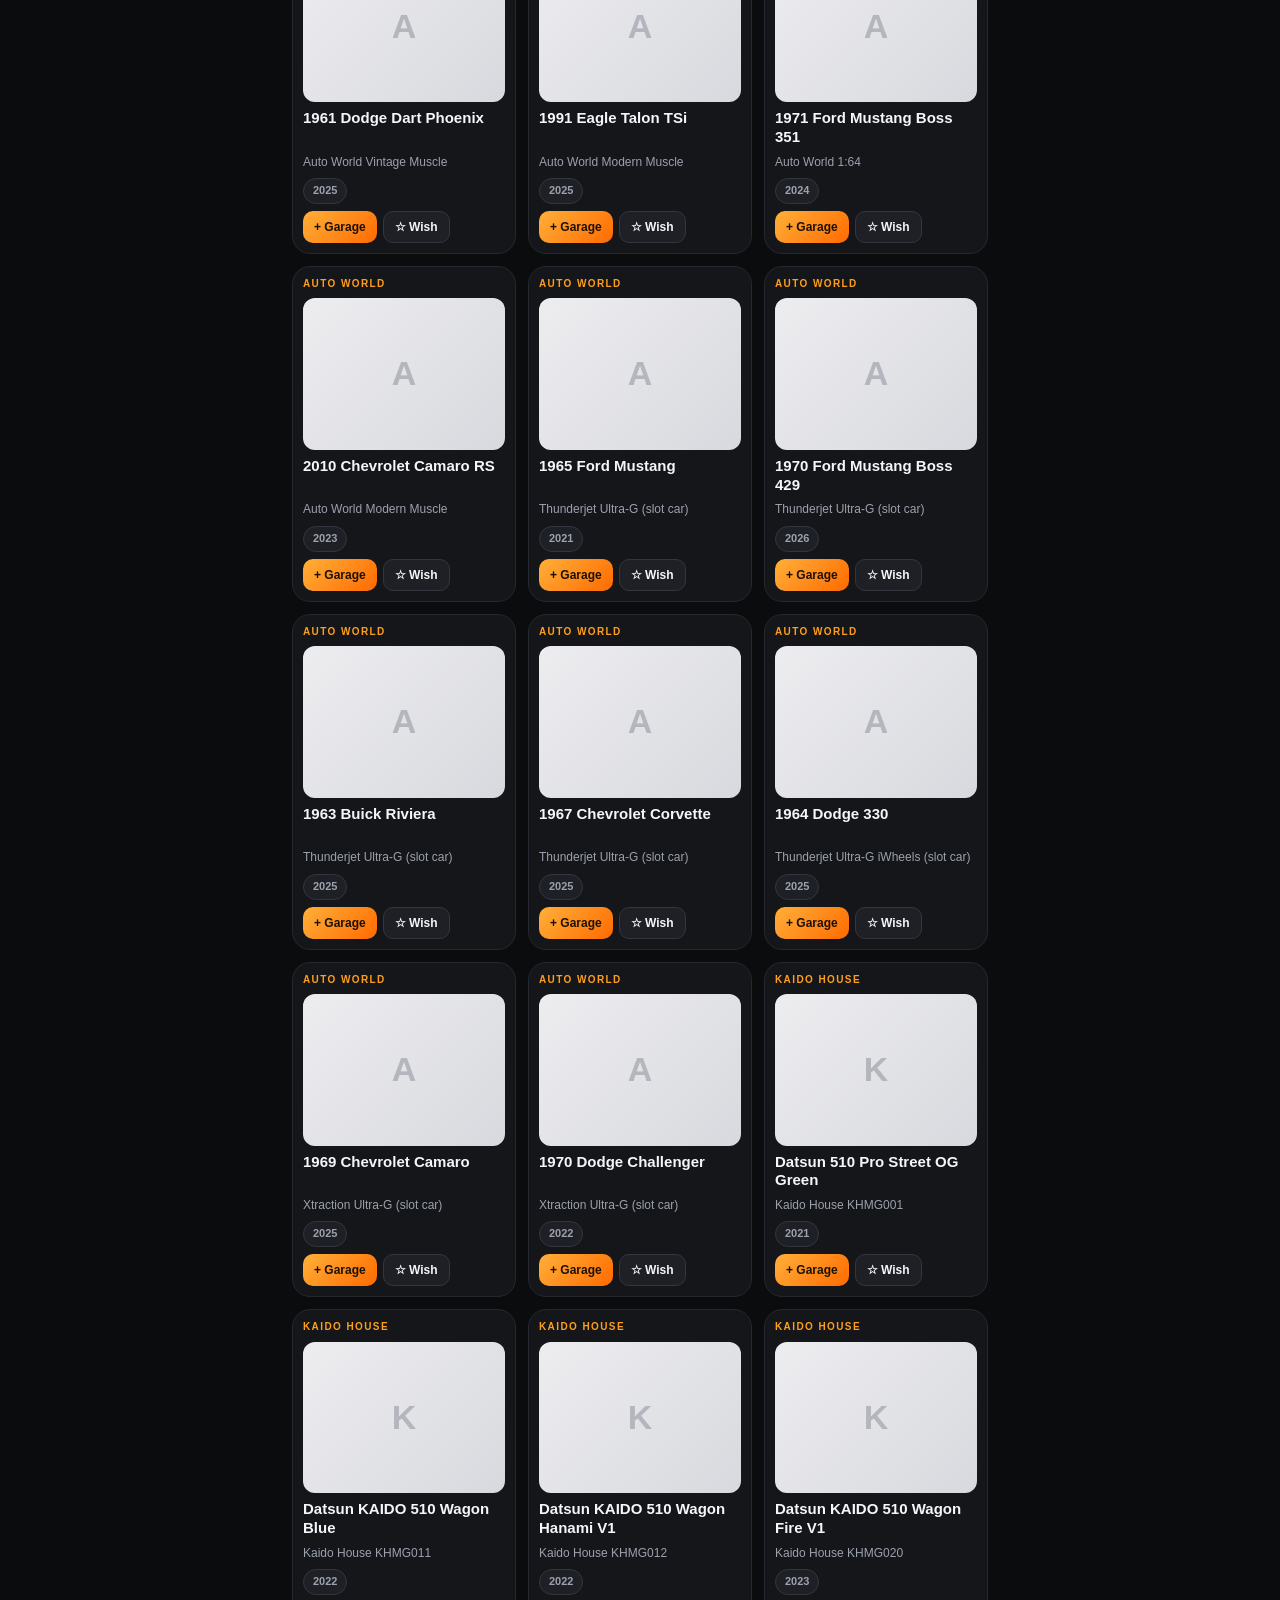
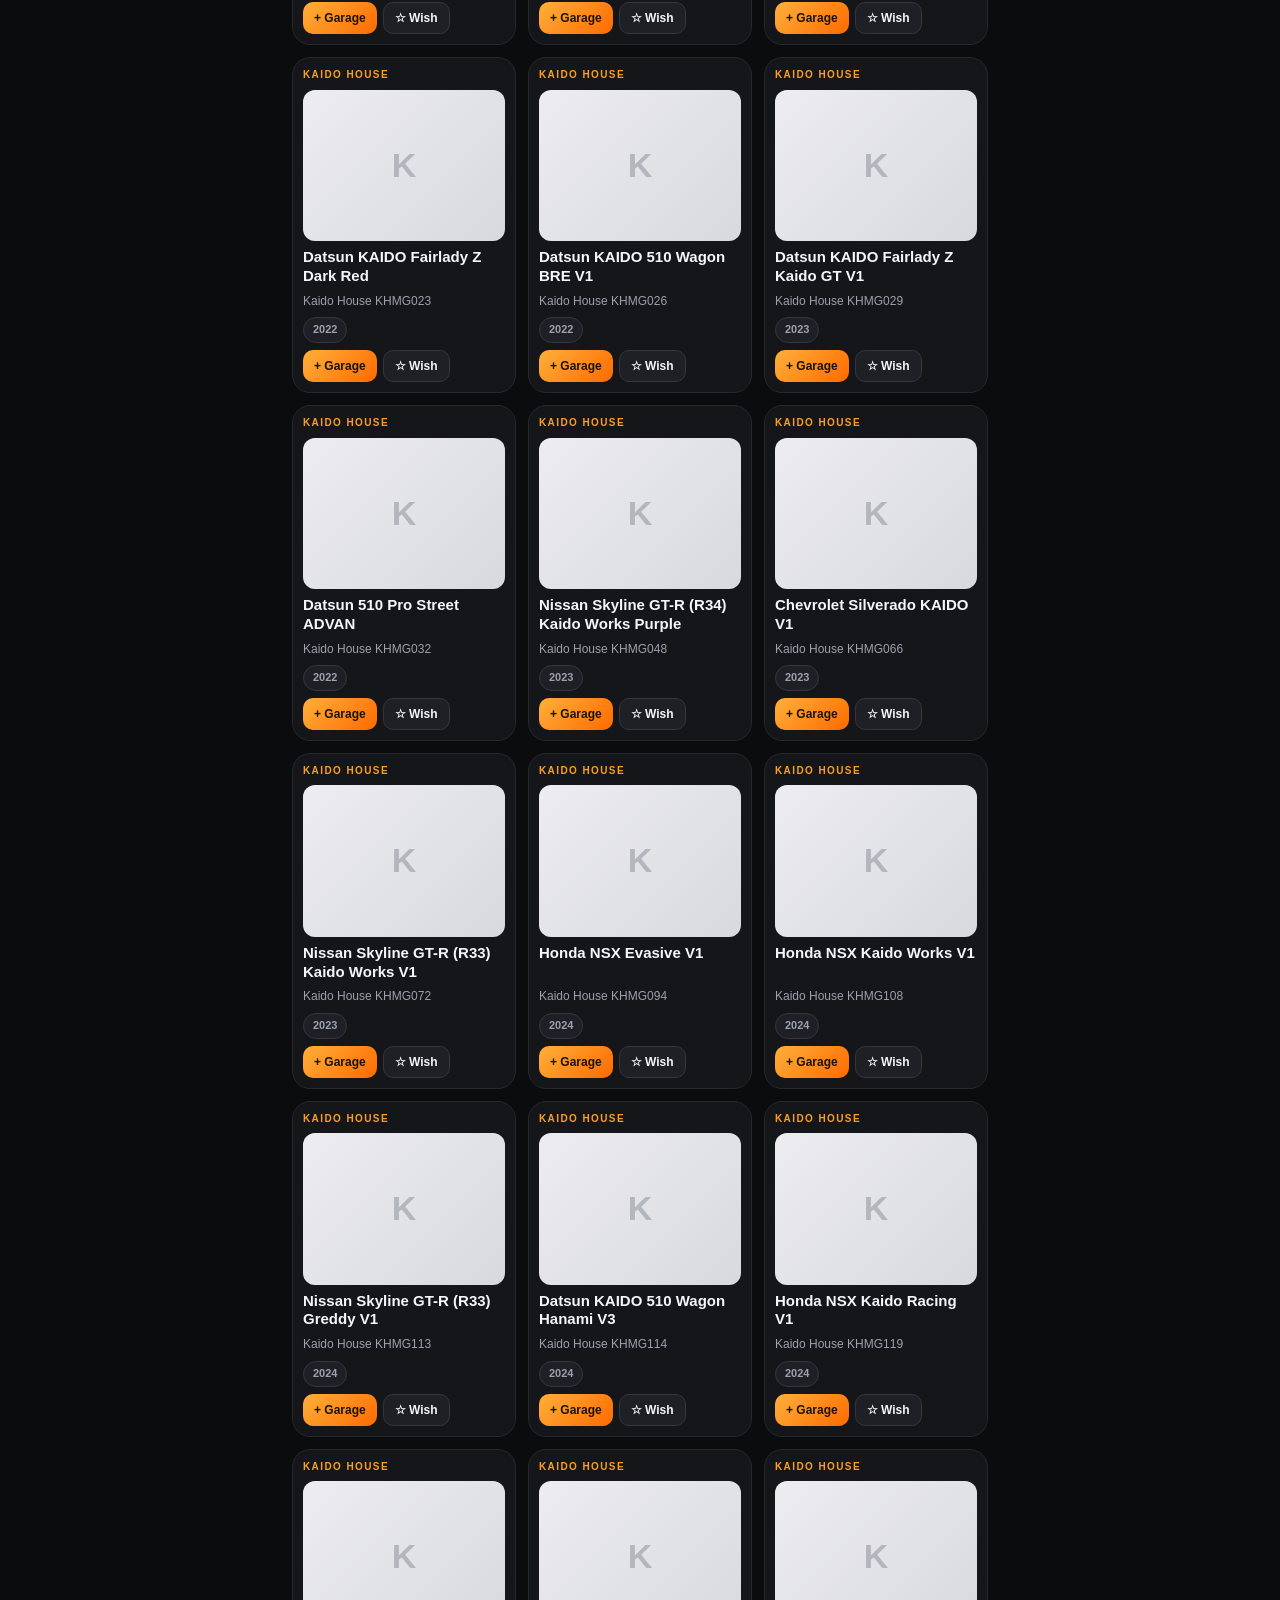
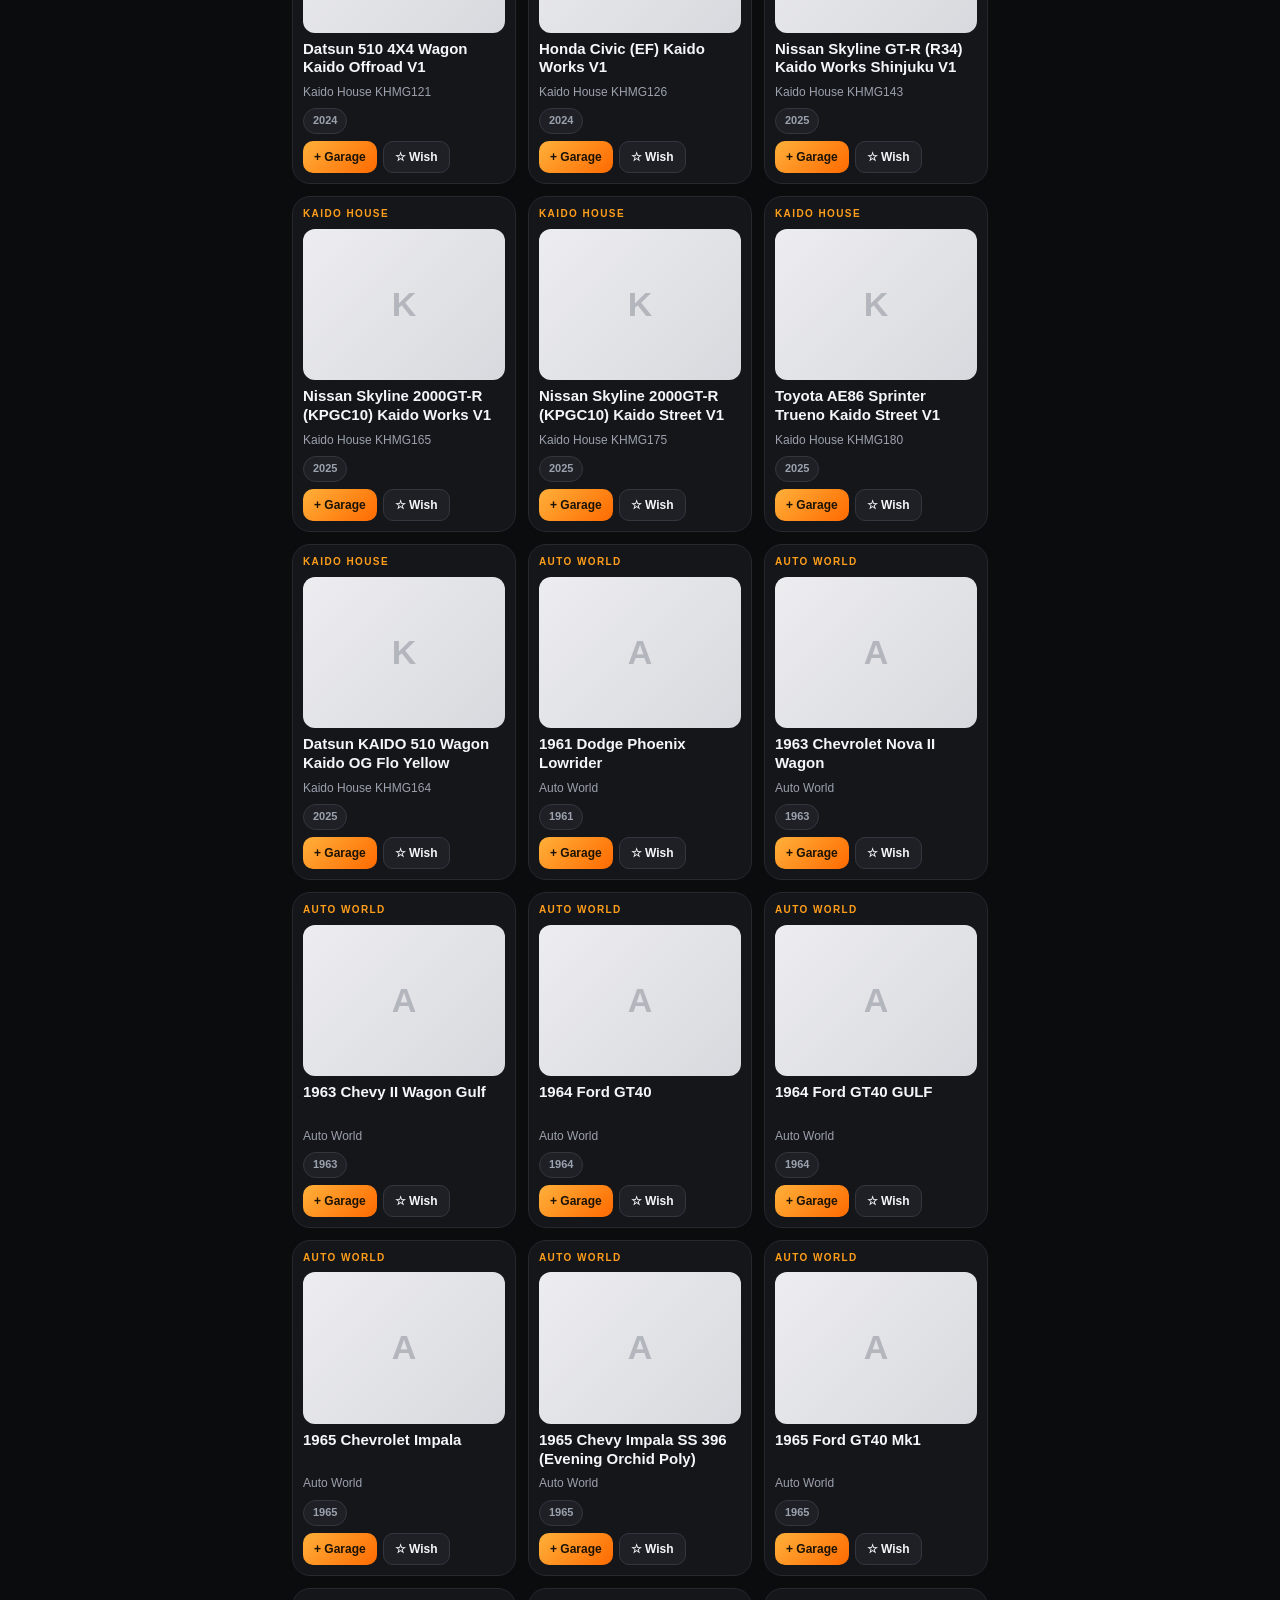
==== commit da0a097d: "Add Google Analytics 4 tag (G-0XP3W1NQQ3, DroApps Portfolio)" ====
--- a/index.html
+++ b/index.html
@@ -1,6 +1,8 @@
 <!DOCTYPE html>
 <html lang="en">
 <head>
+<script async src="https://www.googletagmanager.com/gtag/js?id=G-0XP3W1NQQ3"></script>
+<script>window.dataLayer = window.dataLayer || []; function gtag(){dataLayer.push(arguments);} gtag('js', new Date()); gtag('config', 'G-0XP3W1NQQ3');</script>
 <meta charset="UTF-8">
 <meta name="viewport" content="width=device-width, initial-scale=1.0, viewport-fit=cover">
 <title>Chasiq — Multi-Brand Die-Cast Collection Tracker</title>
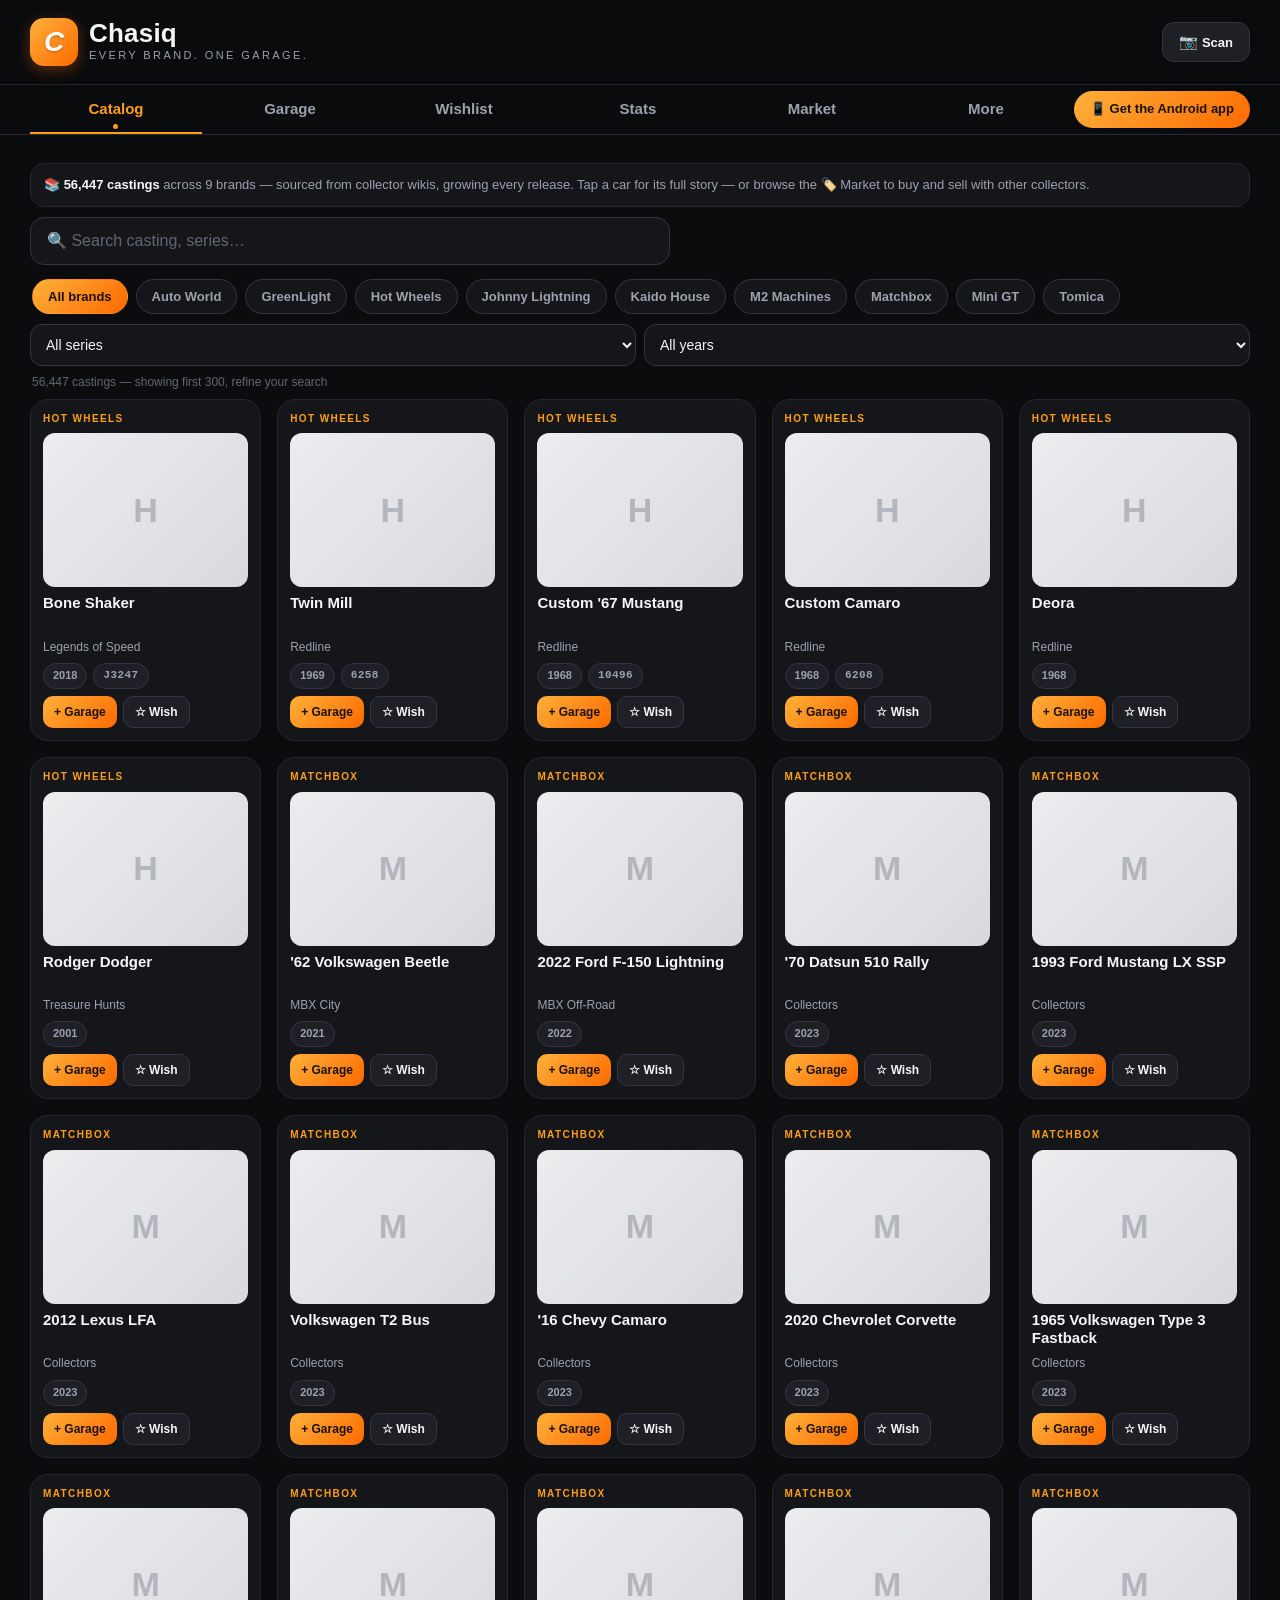
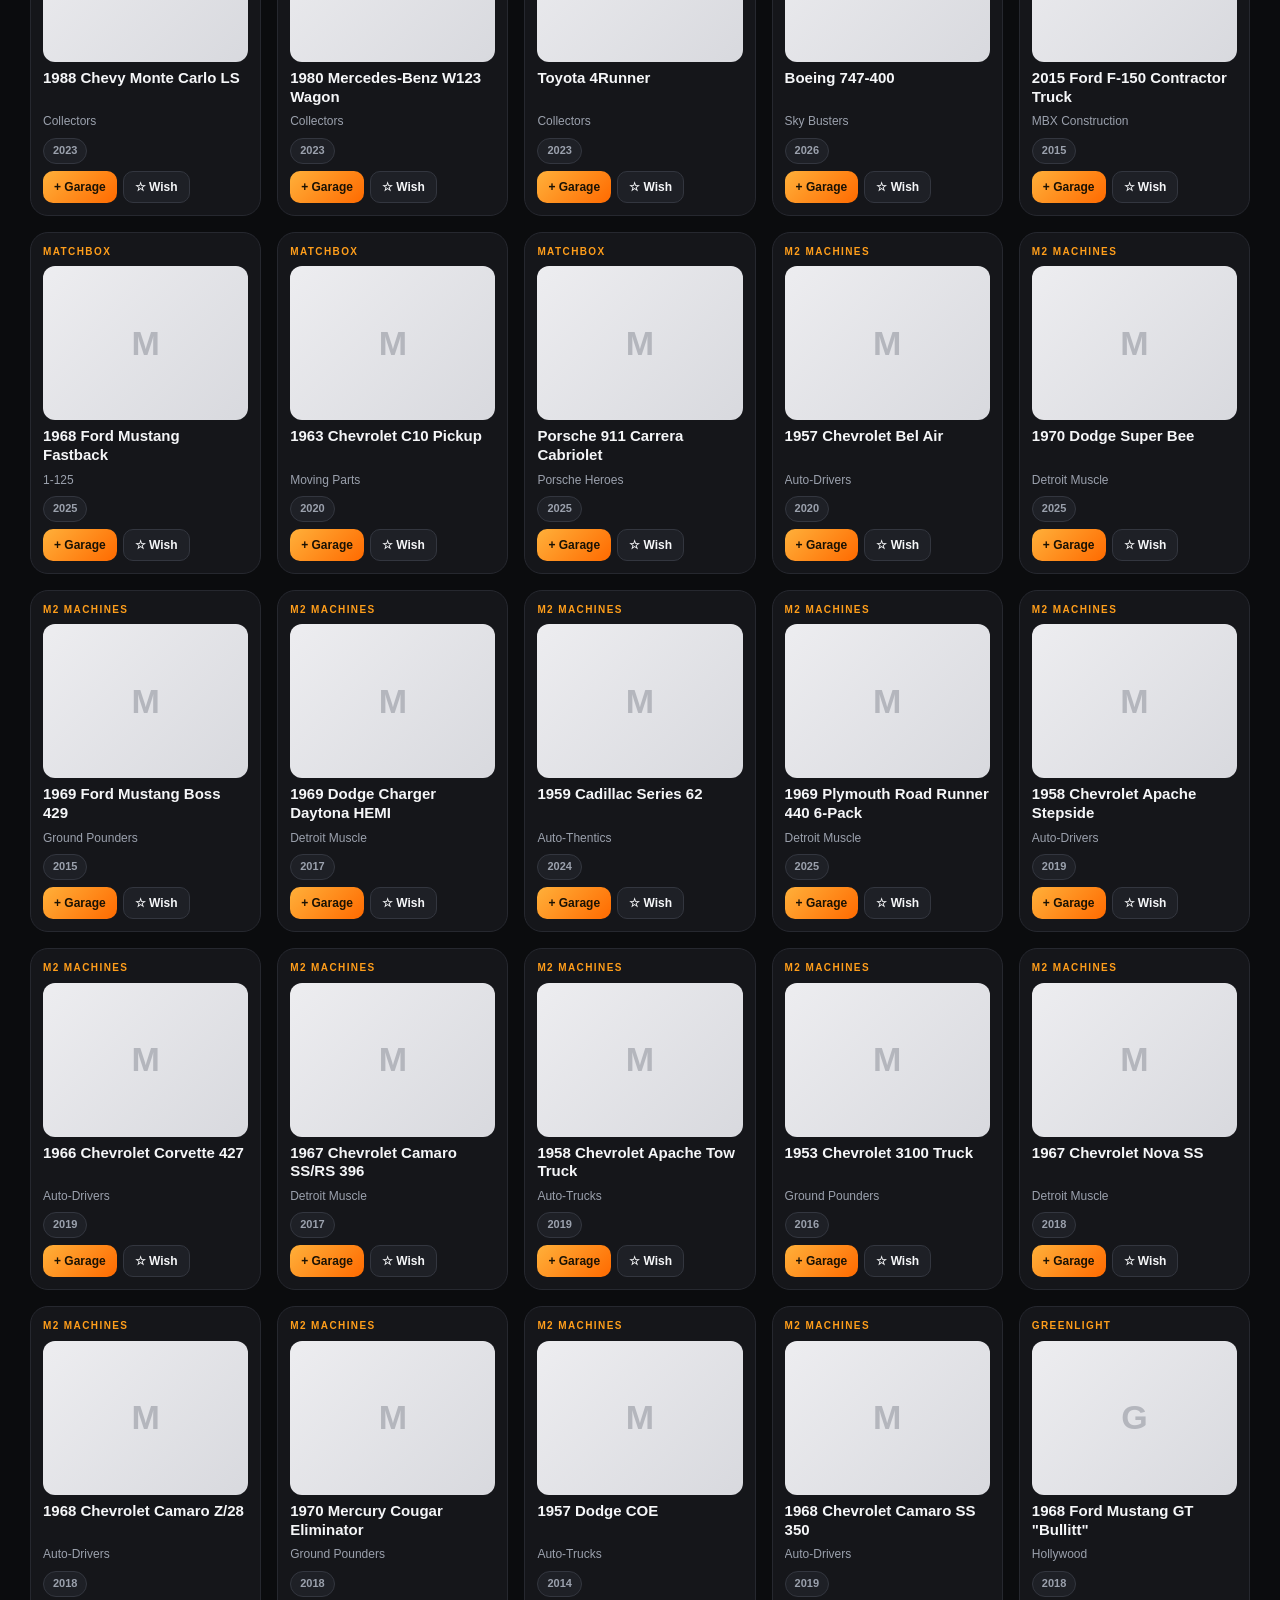
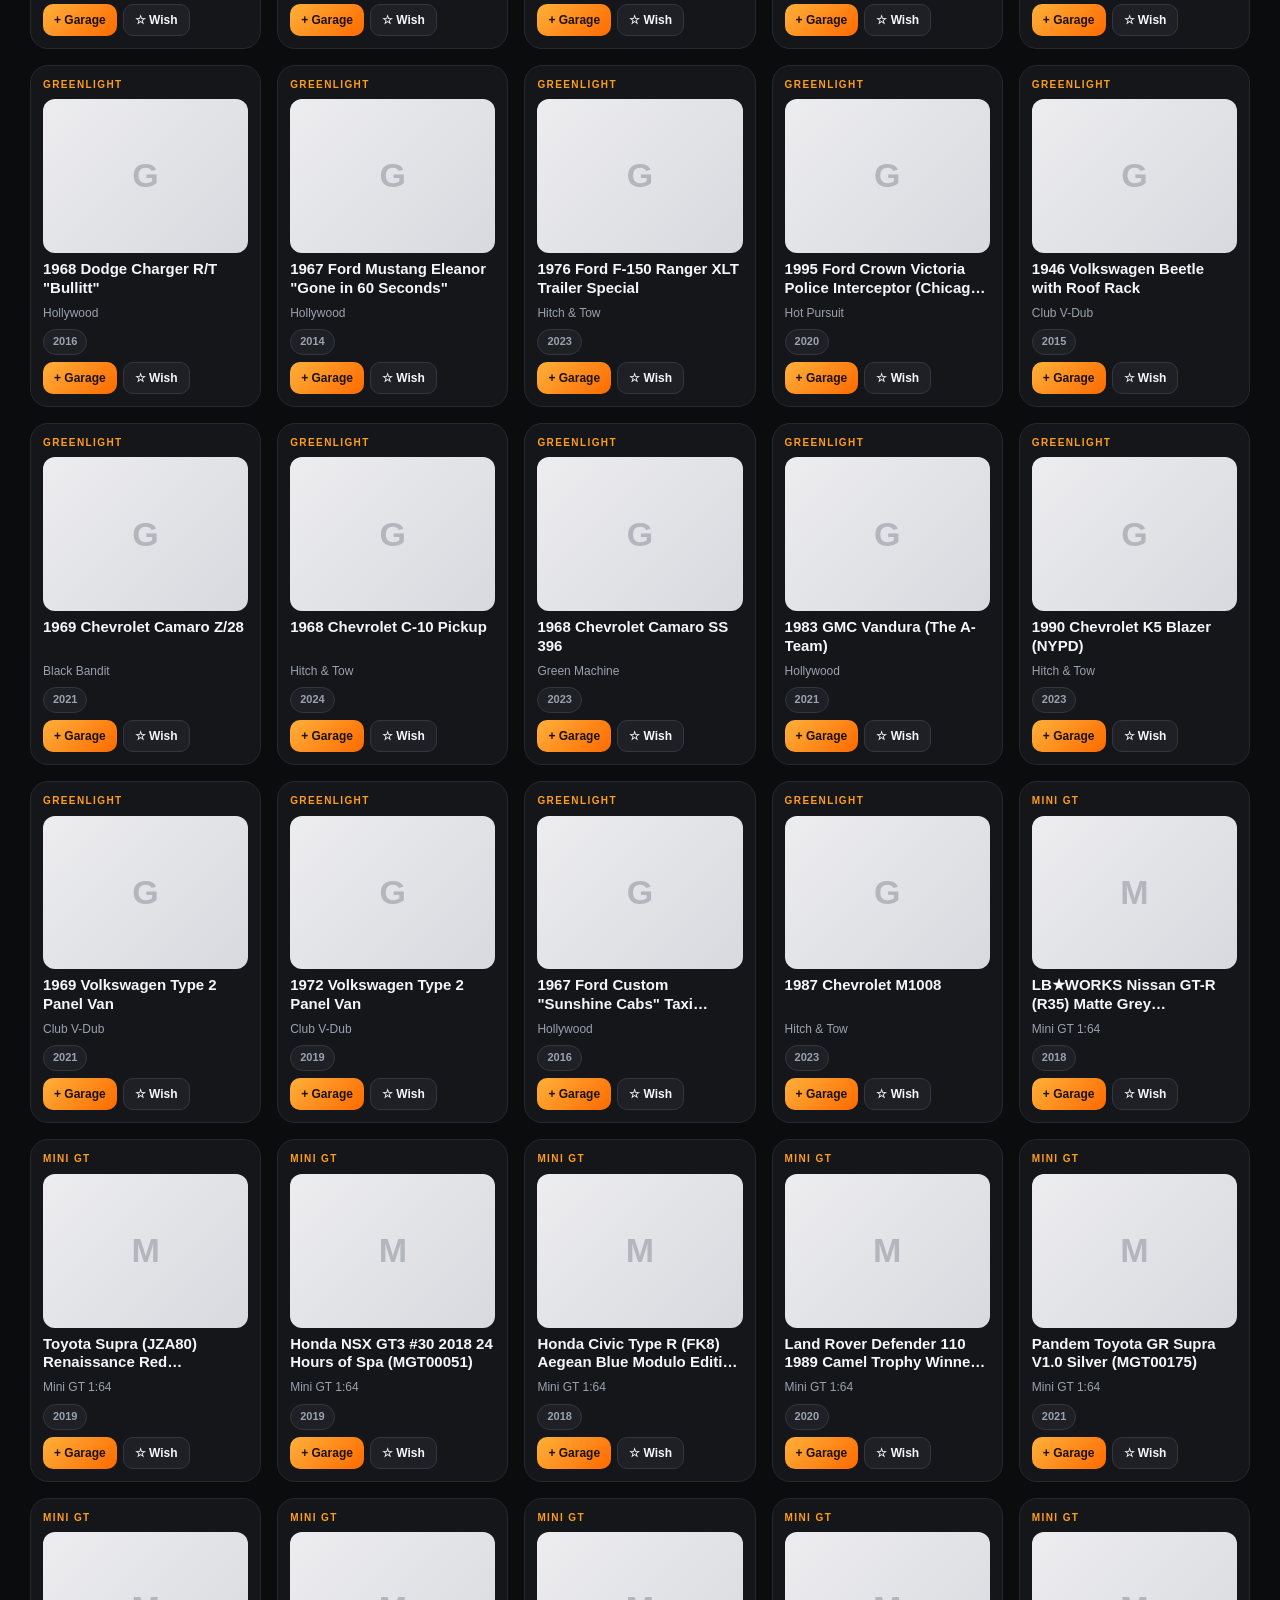
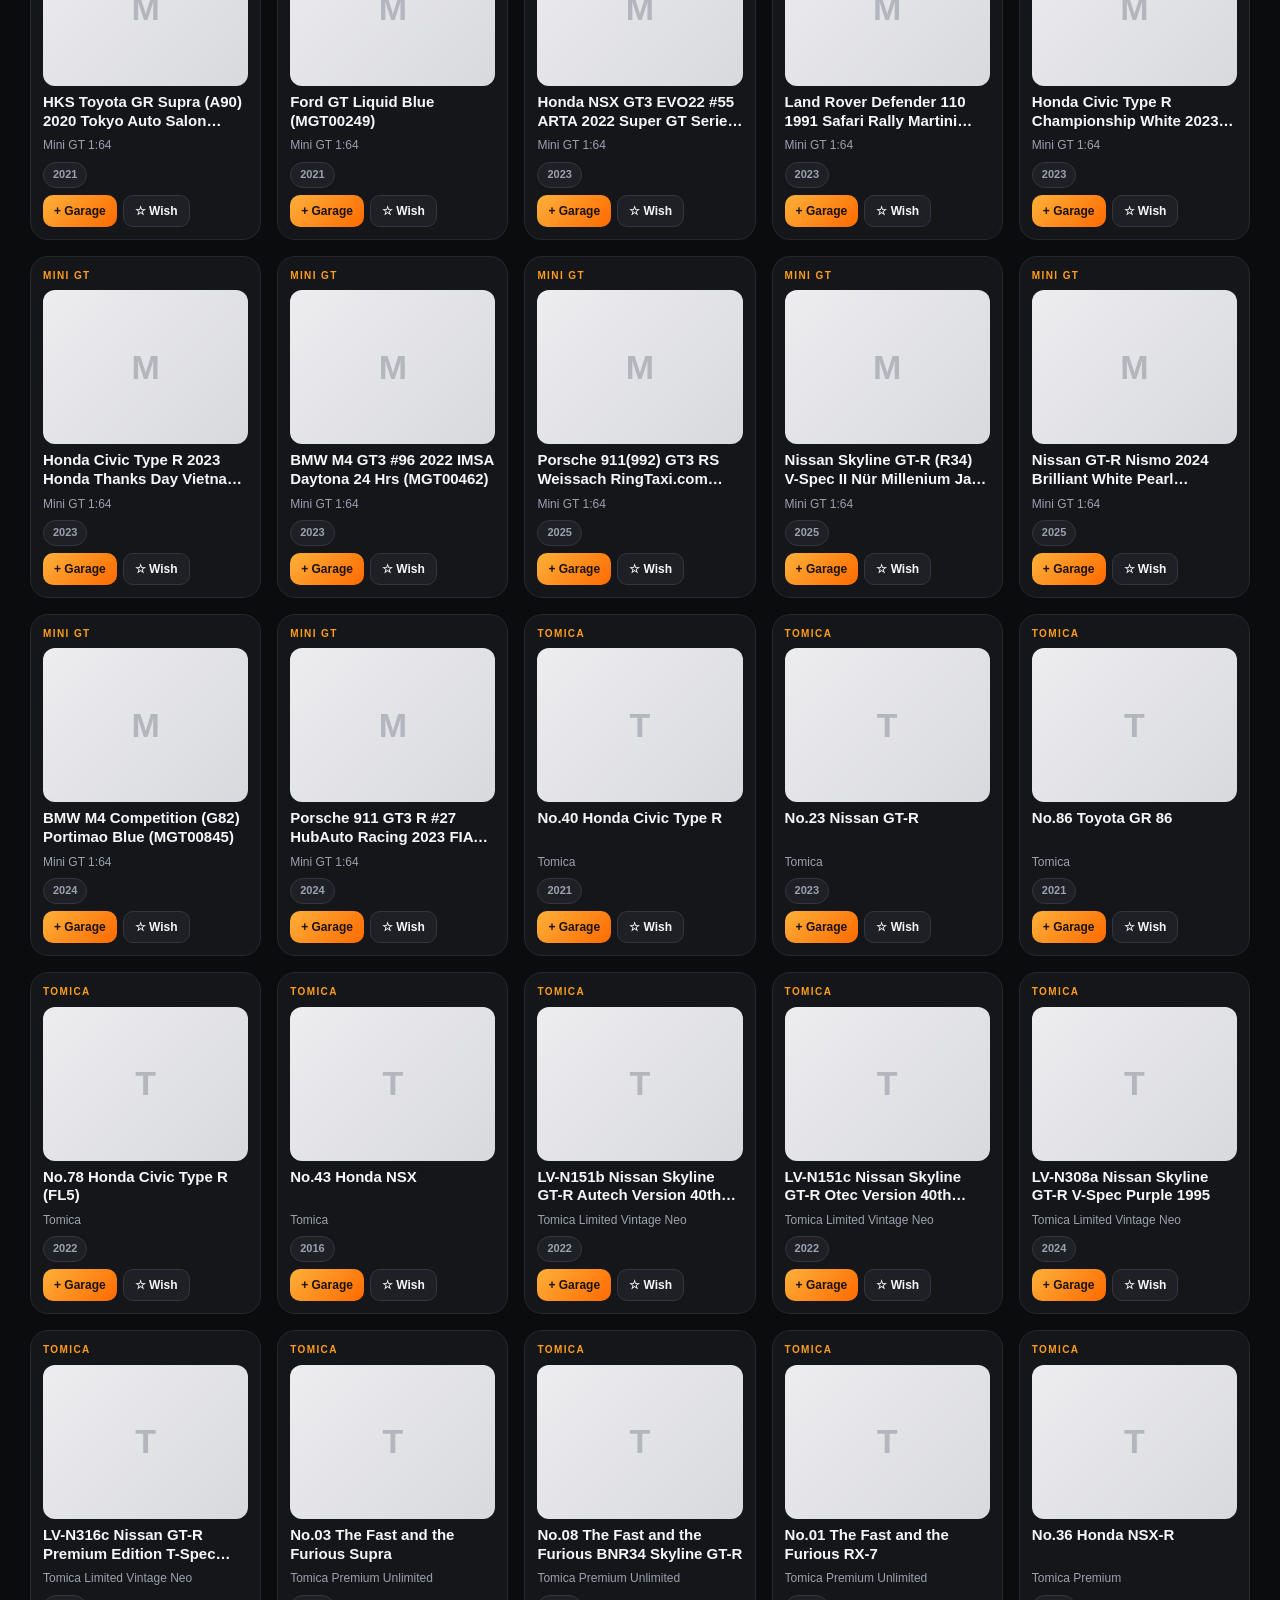
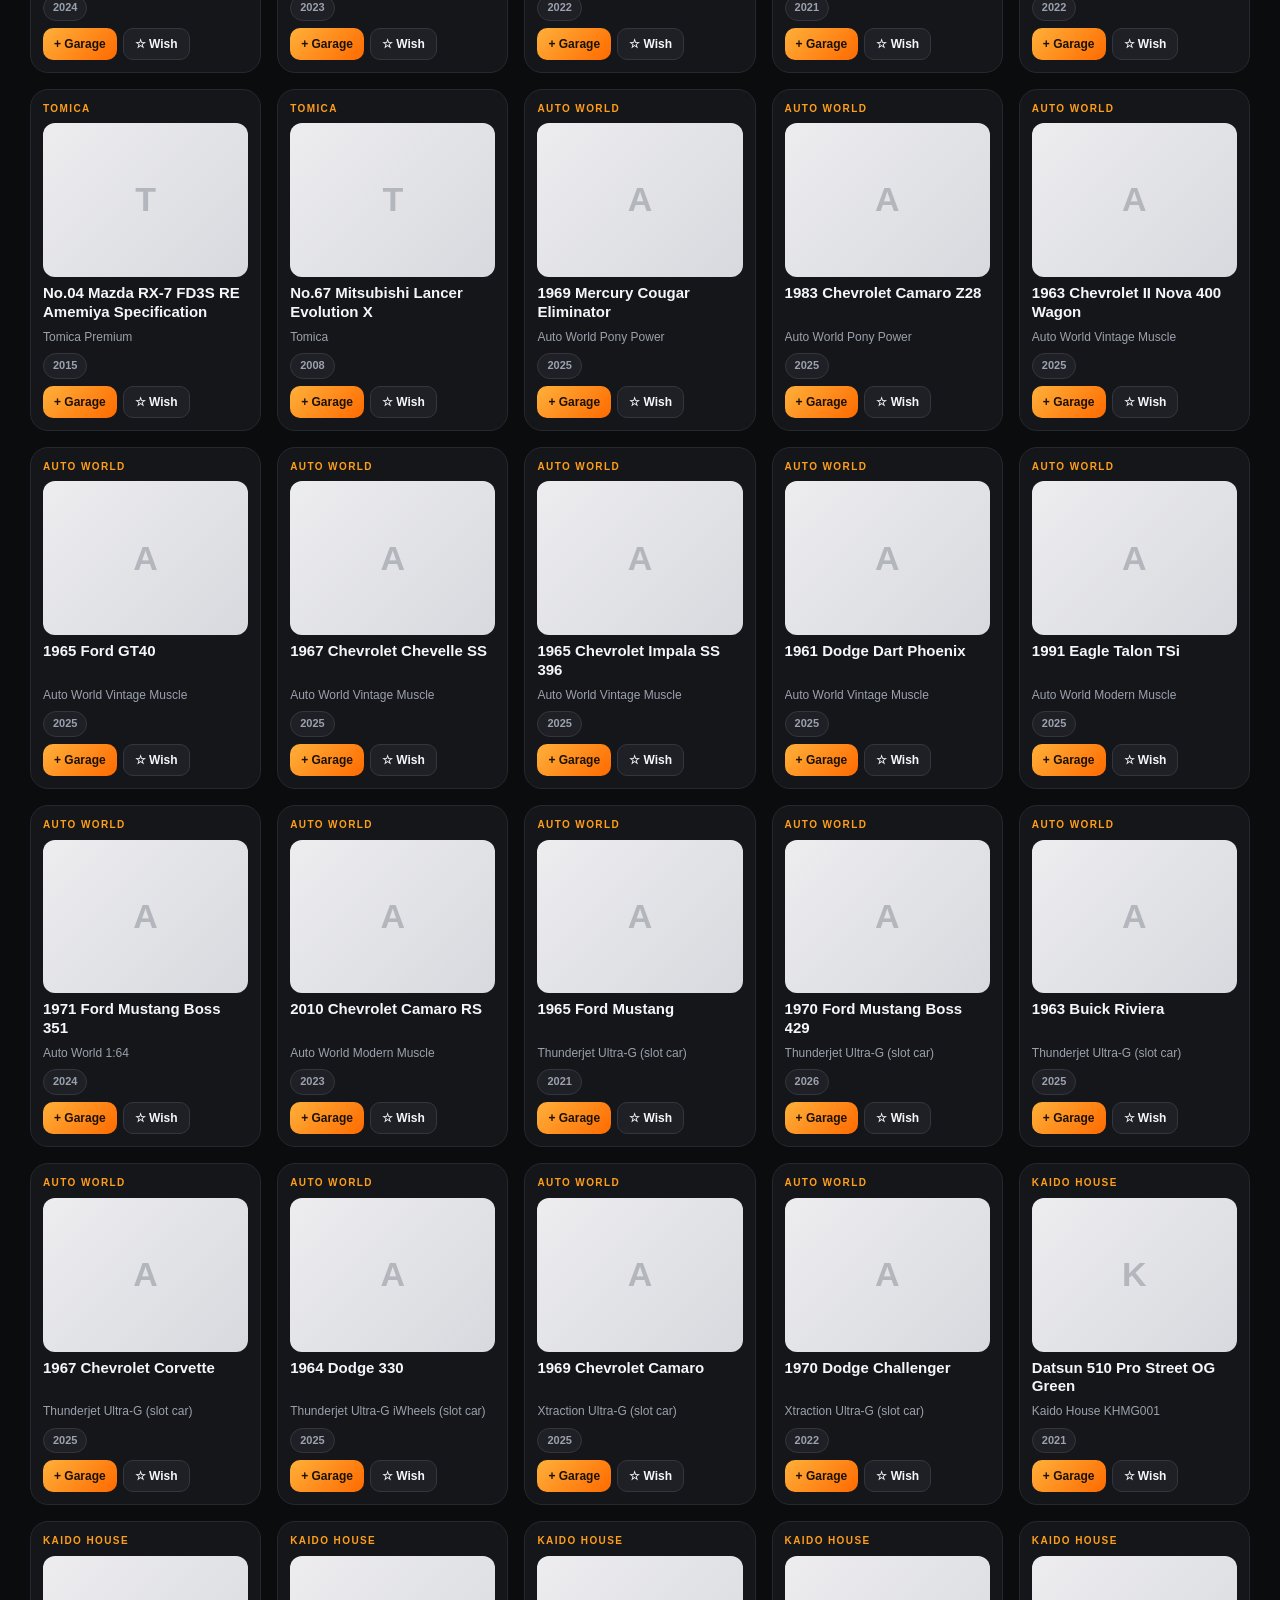
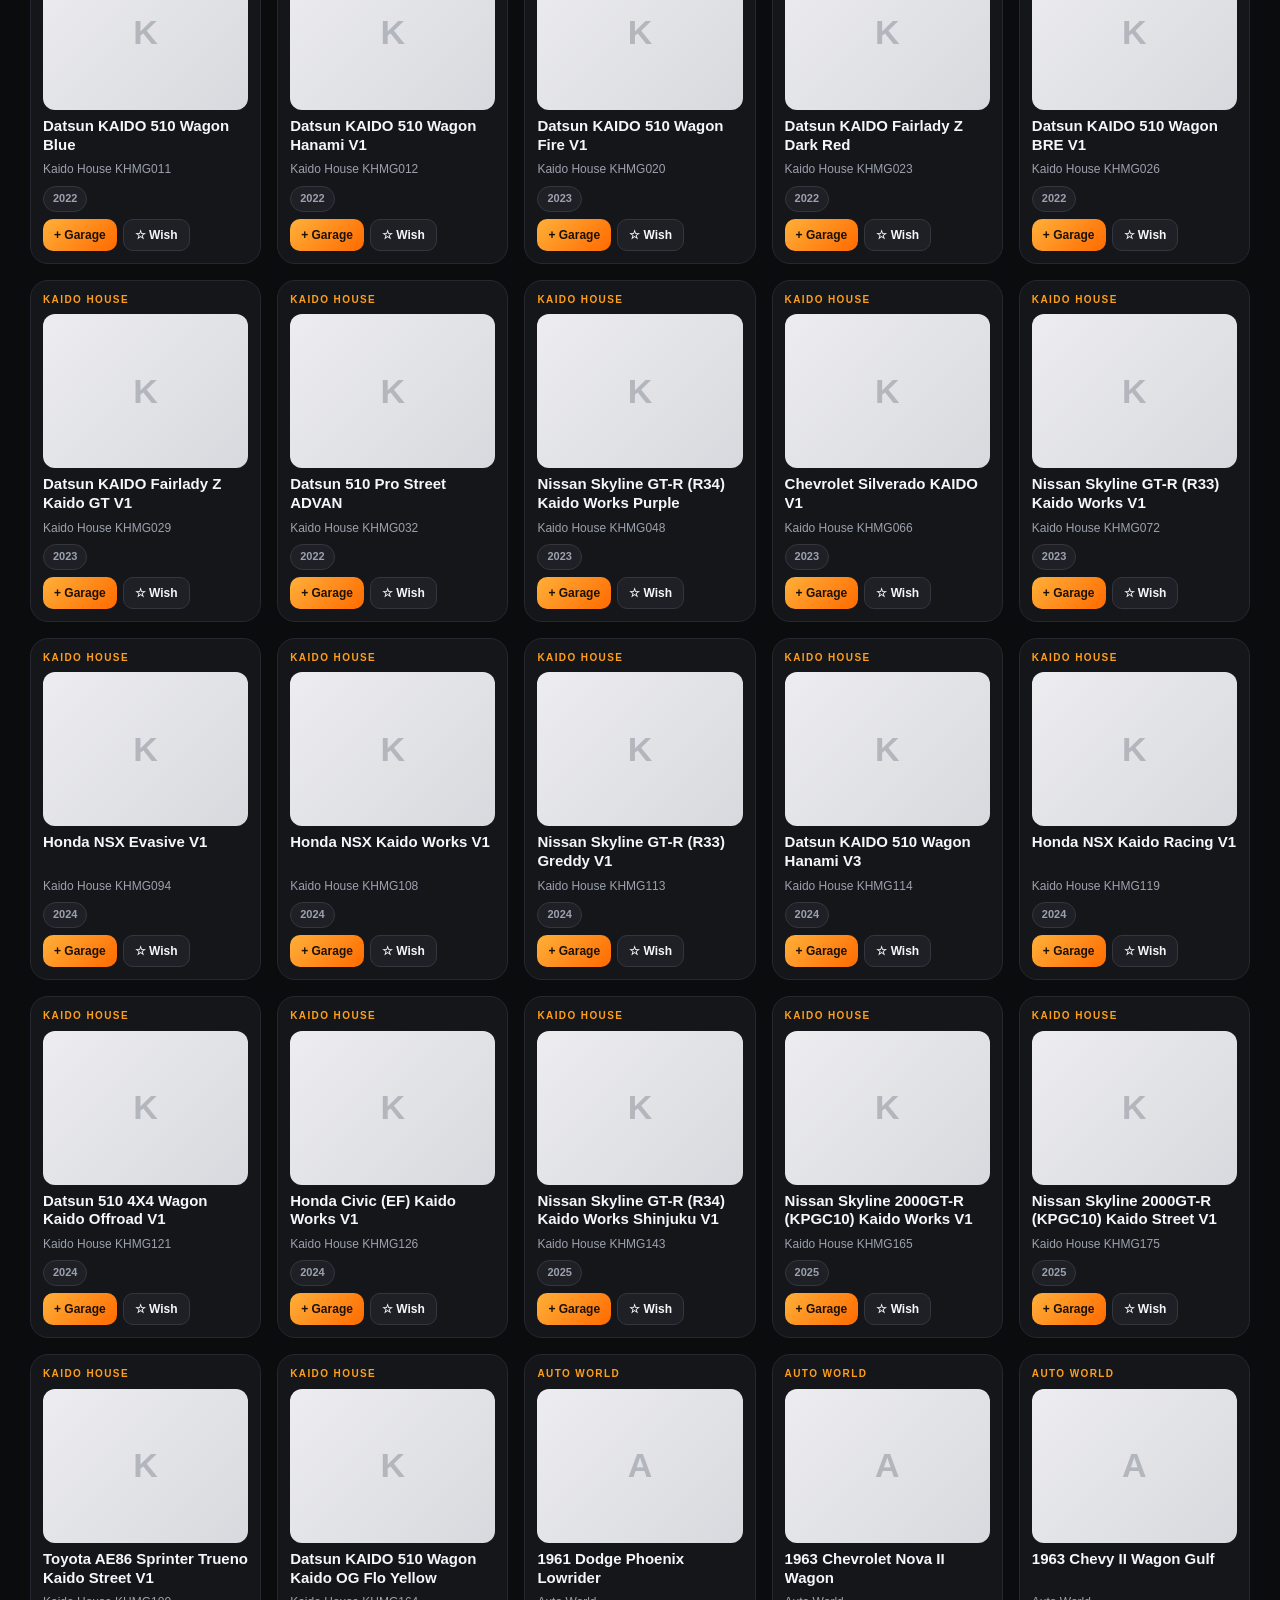
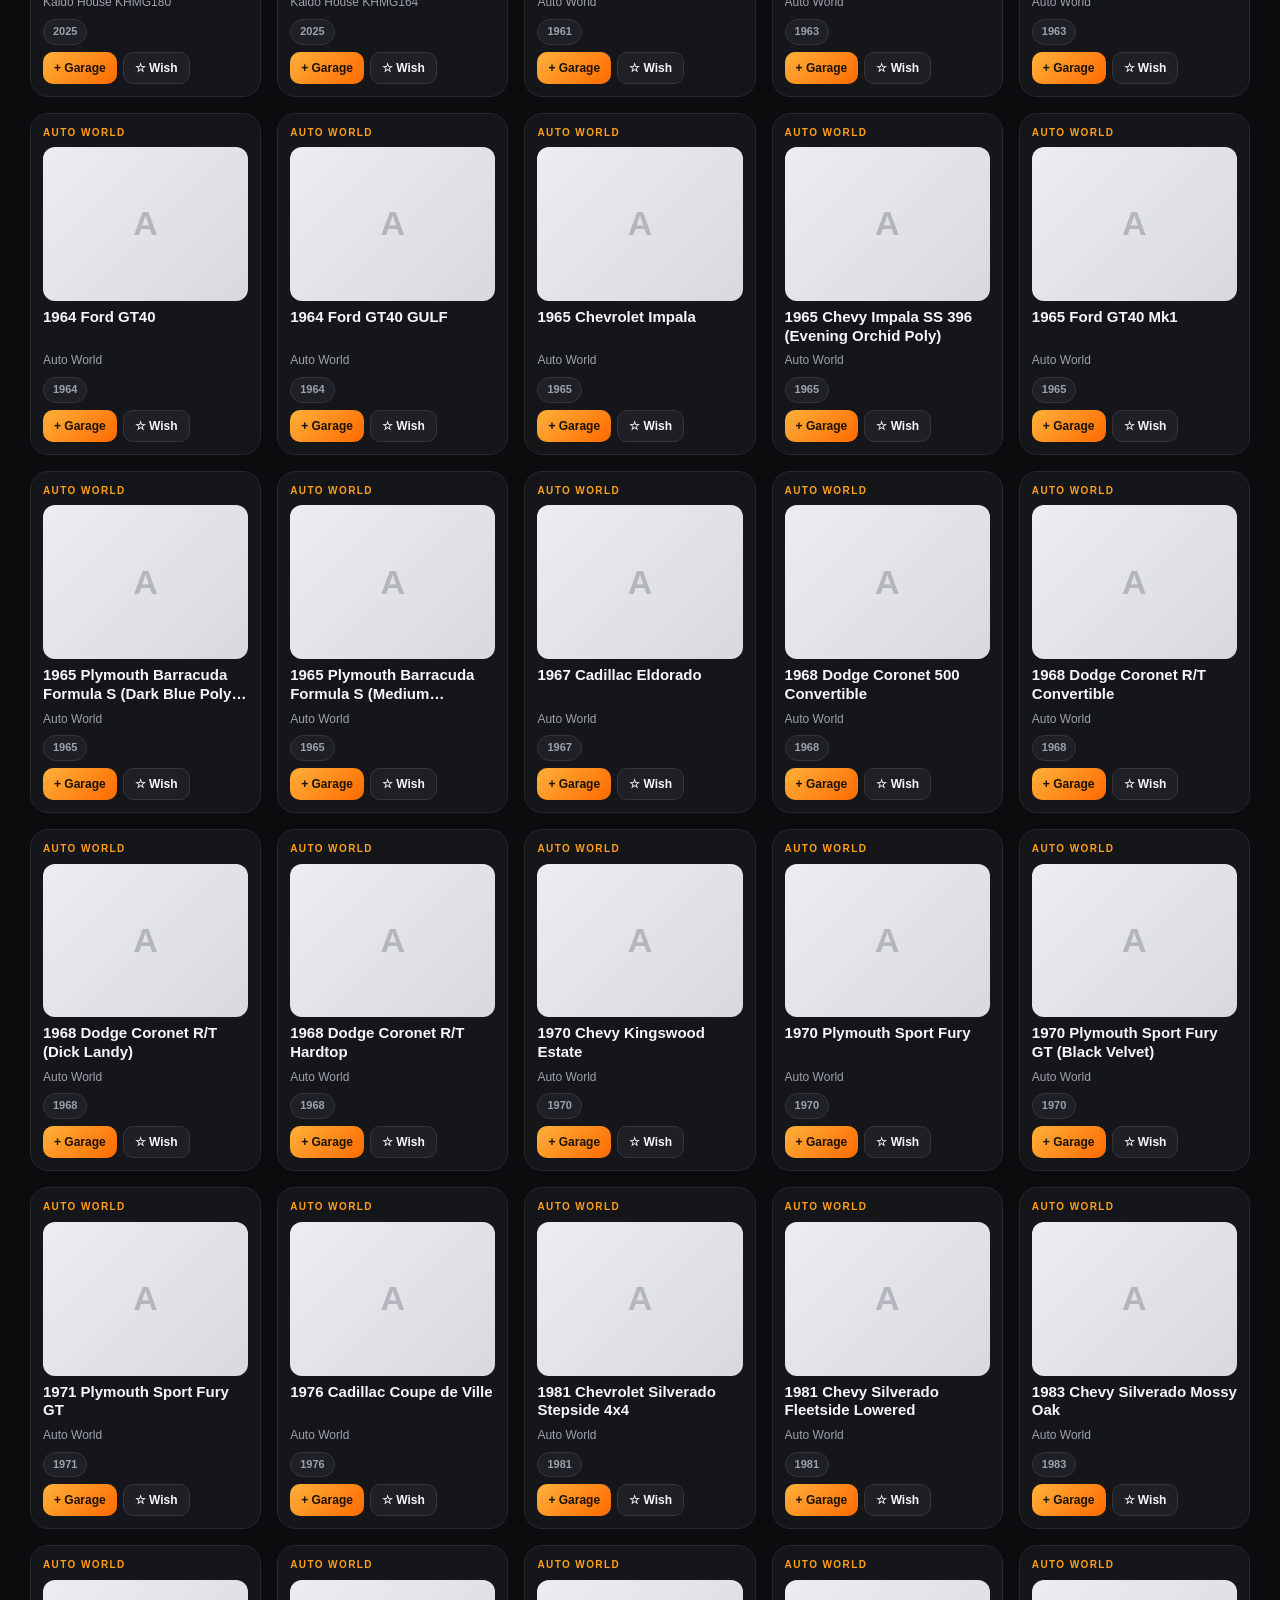
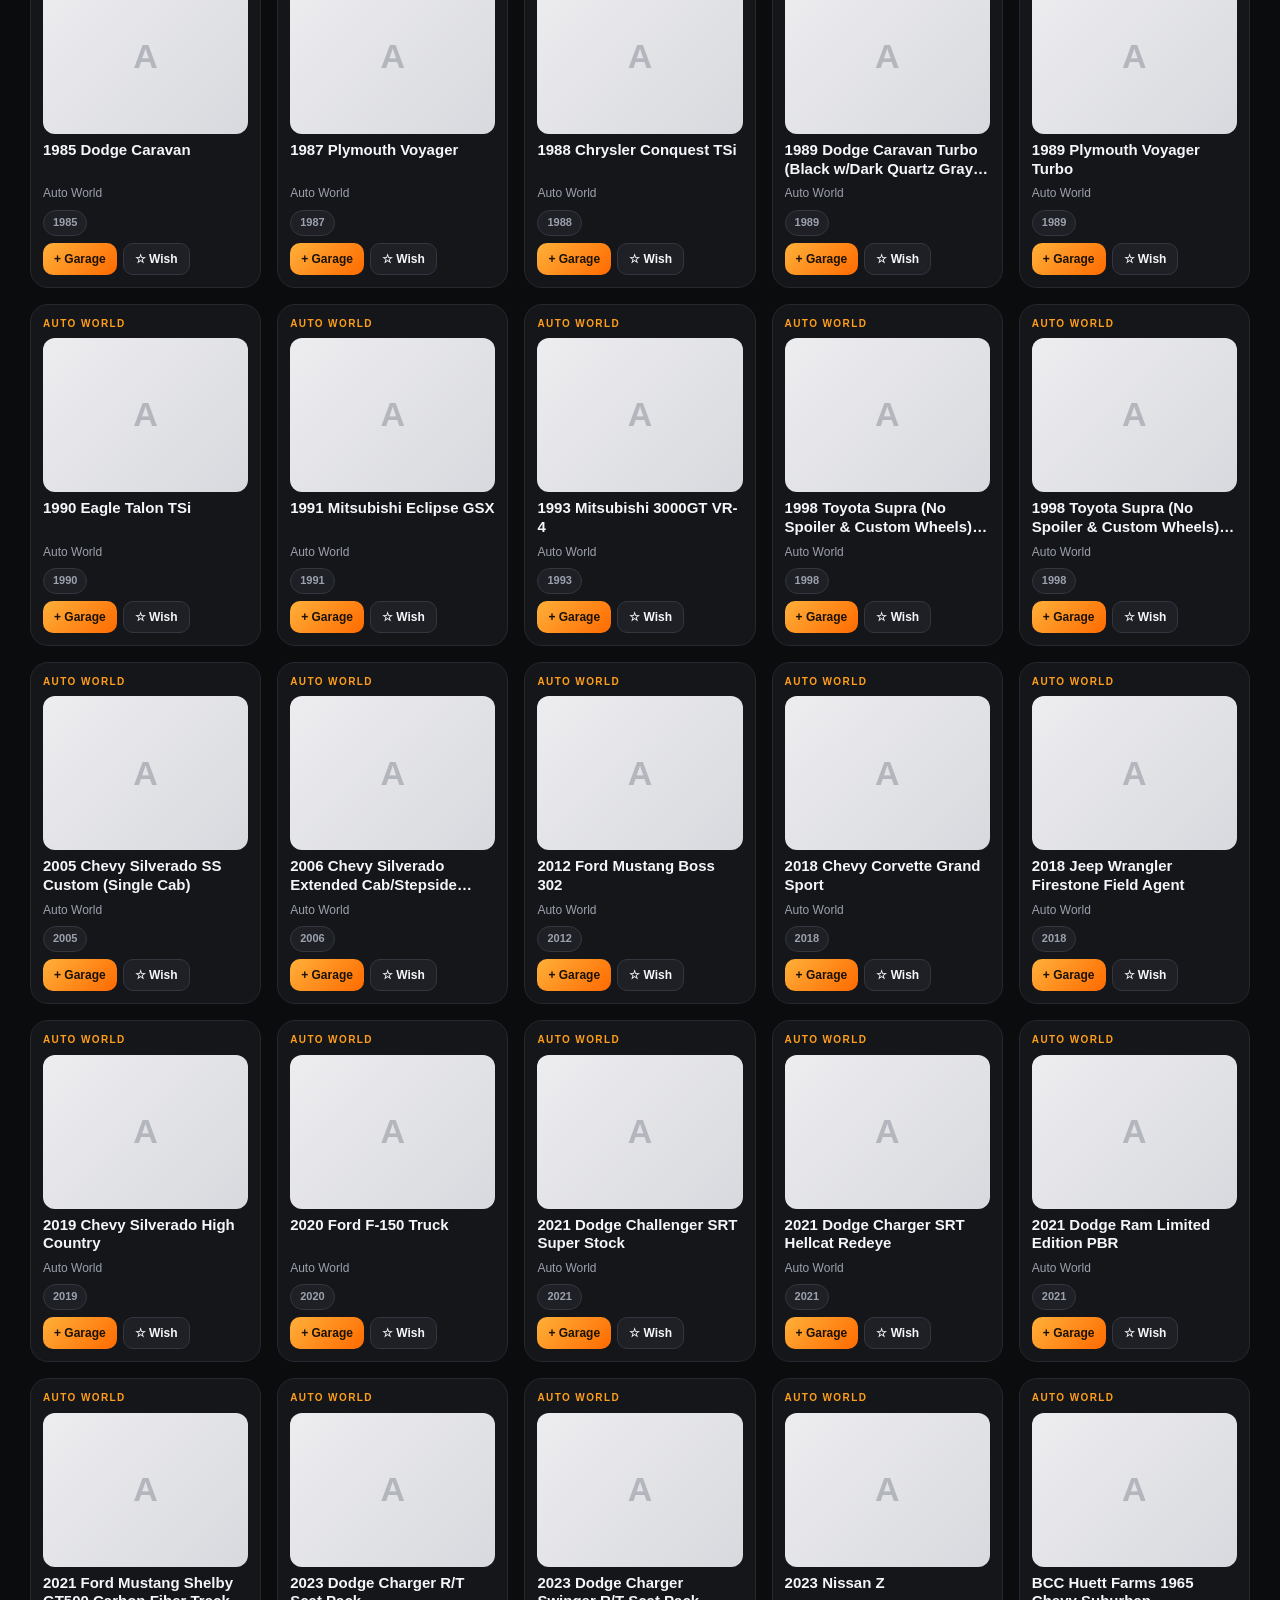
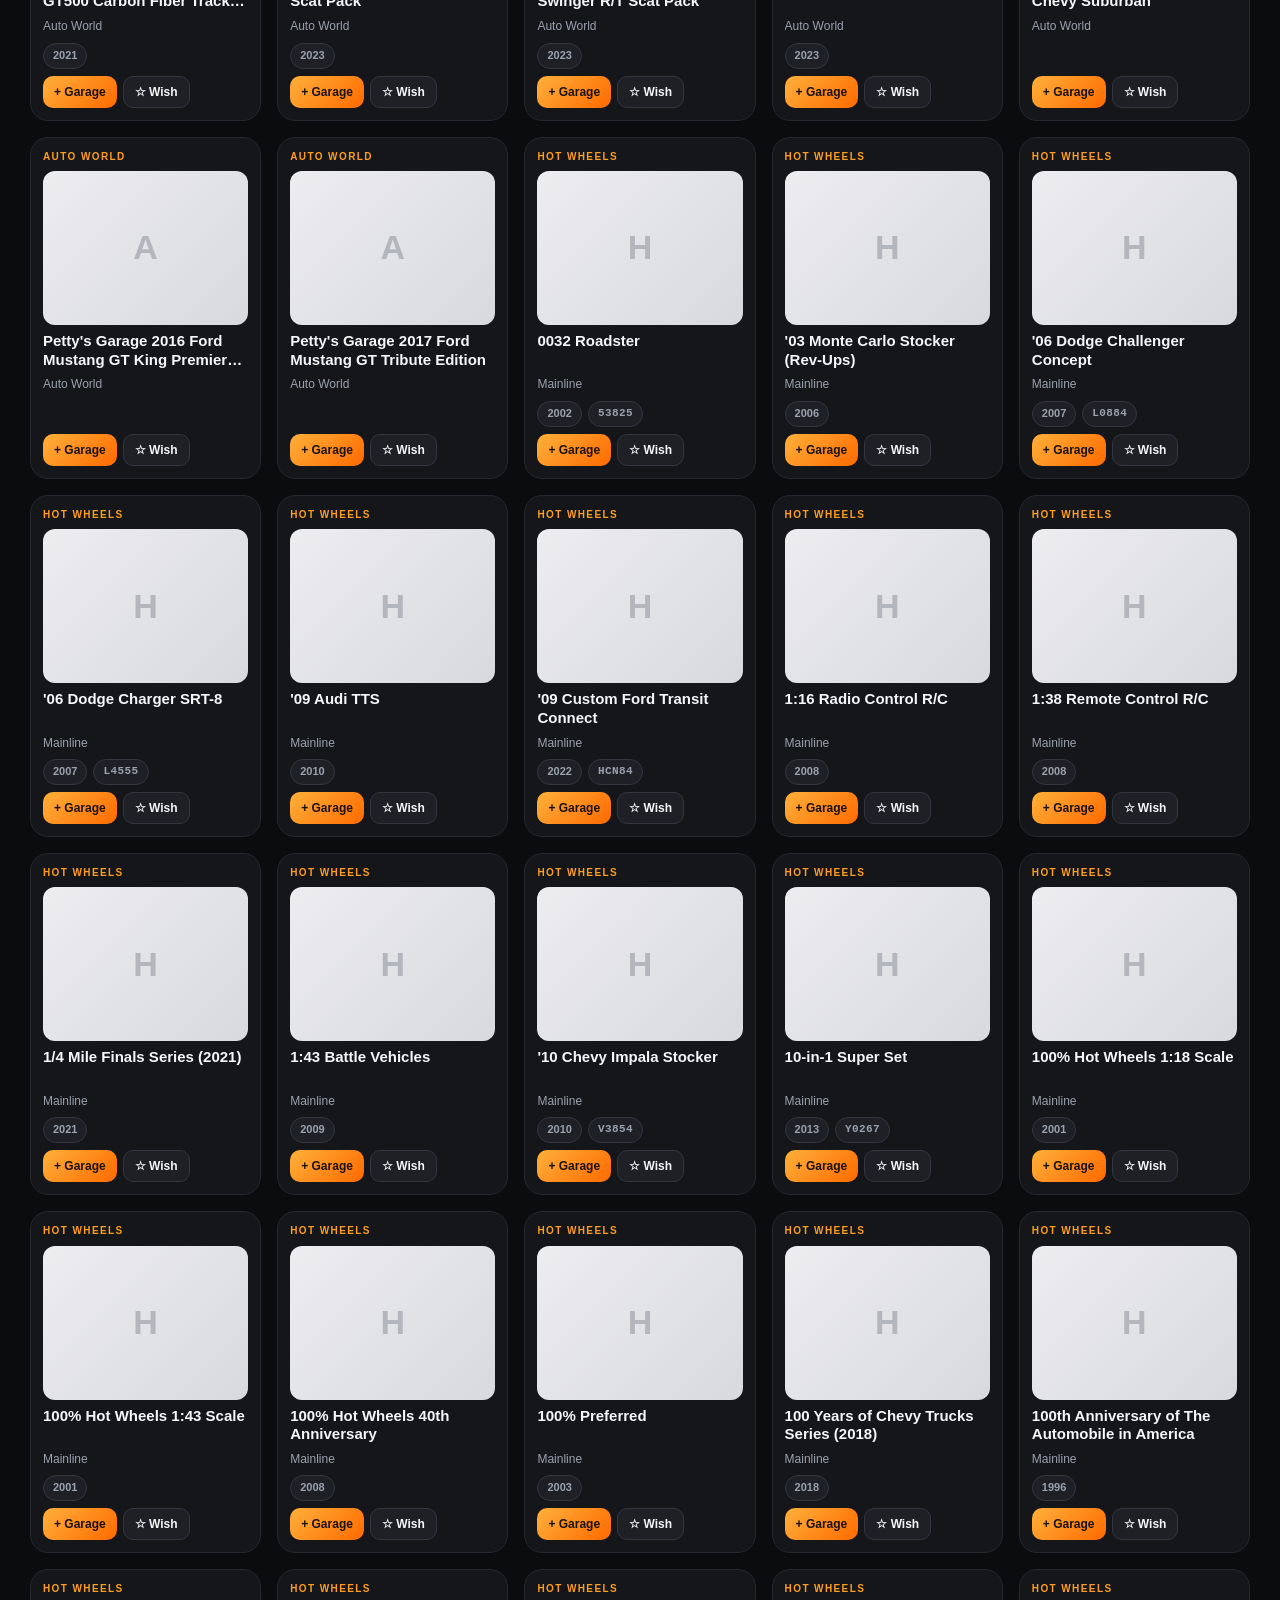
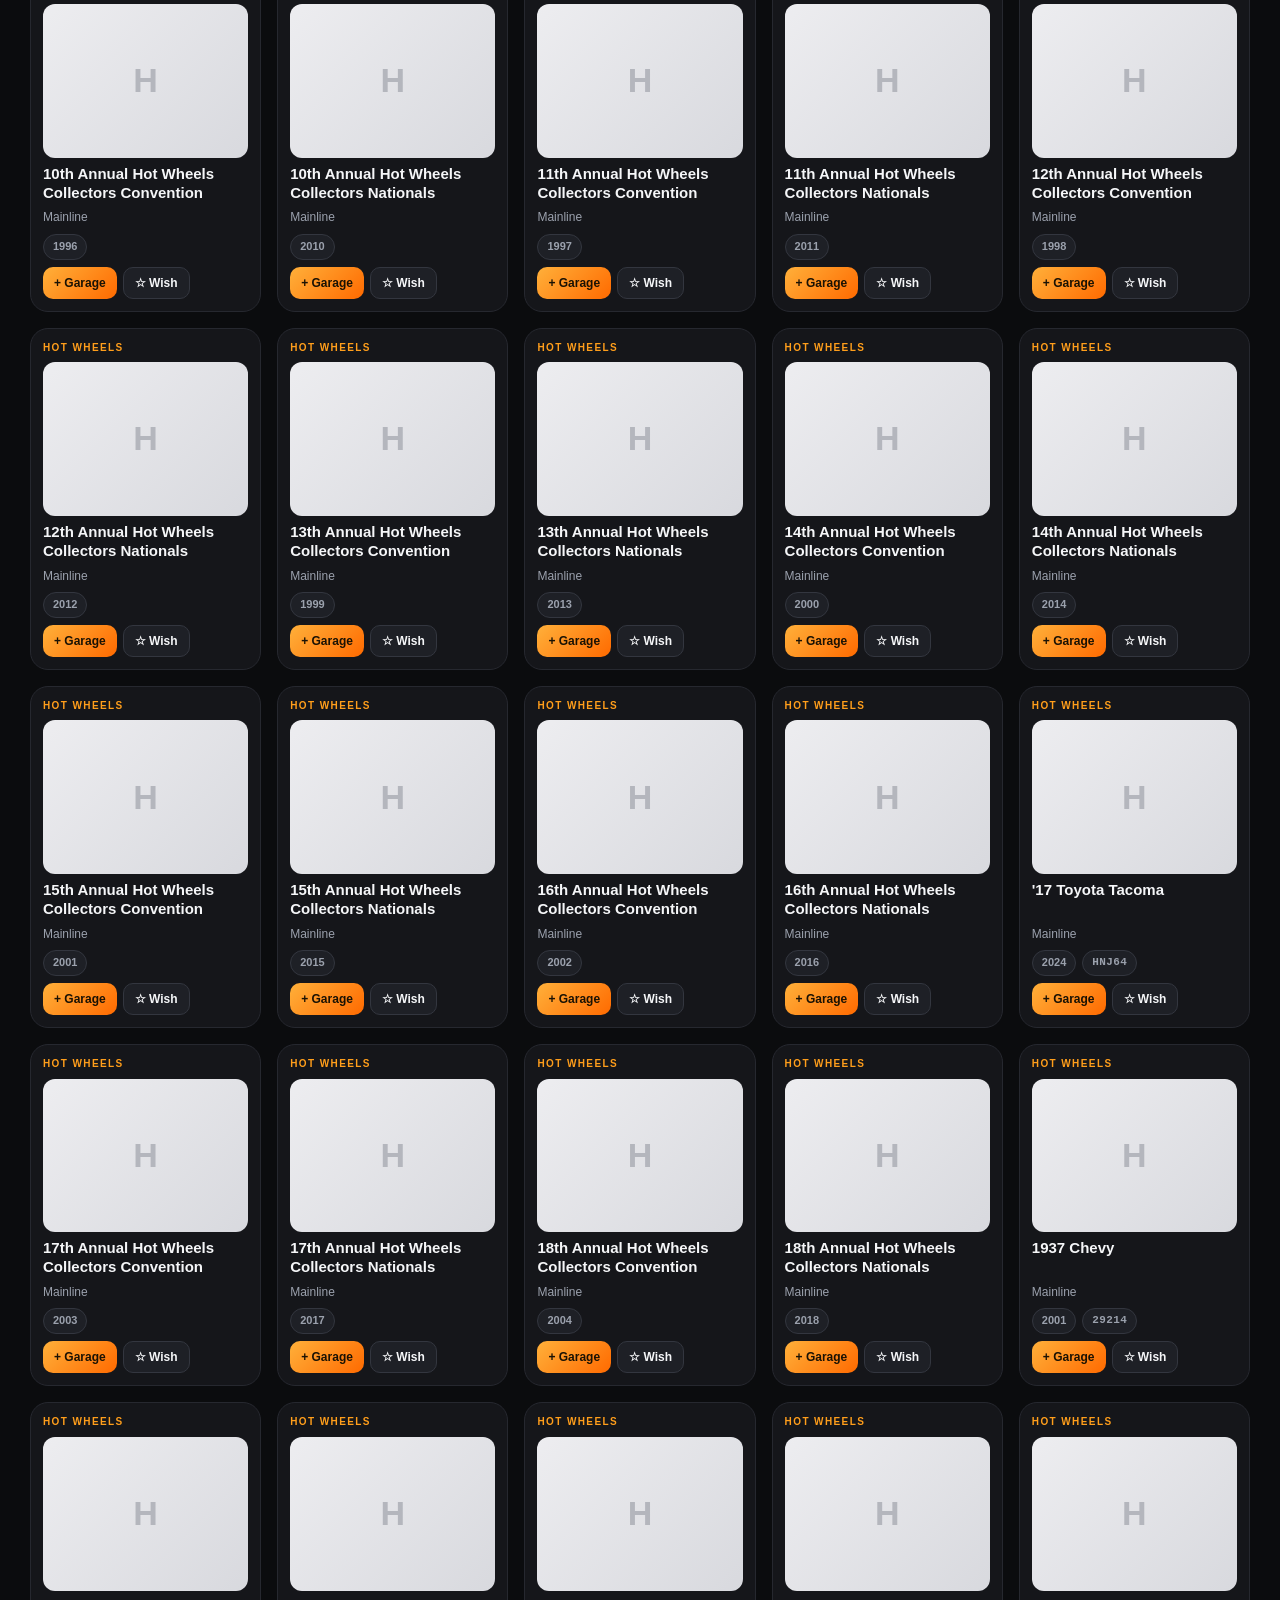
==== commit 56c98fdf: "web v23.0: website mode for browsers, app mode unchanged — boot script detects the ChasiqShell UA to" ====
--- a/index.html
+++ b/index.html
@@ -1,13 +1,24 @@
 <!DOCTYPE html>
 <html lang="en">
 <head>
-<script async src="https://www.googletagmanager.com/gtag/js?id=G-0XP3W1NQQ3"></script>
-<script>window.dataLayer = window.dataLayer || []; function gtag(){dataLayer.push(arguments);} gtag('js', new Date()); gtag('config', 'G-0XP3W1NQQ3');</script>
 <meta charset="UTF-8">
-<meta name="viewport" content="width=device-width, initial-scale=1.0, viewport-fit=cover">
+<meta name="viewport" content="width=device-width, initial-scale=1.0, maximum-scale=1.0, user-scalable=no, viewport-fit=cover">
 <title>Chasiq — Multi-Brand Die-Cast Collection Tracker</title>
 <meta name="description" content="Chasiq (cha-seek): track your die-cast collection across Hot Wheels, Matchbox, M2, GreenLight, Mini GT, Tomica, Auto World and Kaido House. 100% on-device, no account needed.">
 <meta name="theme-color" content="#0b0c0e">
+<script>
+/* Chasiq runs in two shells: the Android app (ChasiqShell UA) keeps the app
+   experience; real browsers get the website experience. Decided pre-paint. */
+(function(){
+  var shell = /ChasiqShell\//.test(navigator.userAgent);
+  window.__CHASIQ_SHELL__ = shell;
+  document.documentElement.classList.add(shell ? 'mode-app' : 'mode-web');
+  if(!shell){
+    var vp = document.querySelector('meta[name="viewport"]');
+    if(vp) vp.setAttribute('content', 'width=device-width, initial-scale=1.0, viewport-fit=cover');
+  }
+})();
+</script>
 <link rel="stylesheet" href="./assets/styles.css">
 </head>
 <body>
@@ -20,6 +31,19 @@
   <button id="hdr-scan" class="icon-btn" title="Scan barcode" aria-label="Scan barcode">📷</button>
 </header>
 
+
+<nav class="site-nav" id="site-nav" aria-label="Site">
+  <div class="site-nav-in">
+    <button data-tab="catalog" class="nav-btn sn-btn active">Catalog</button>
+    <button data-tab="collection" class="nav-btn sn-btn">Garage</button>
+    <button data-tab="wishlist" class="nav-btn sn-btn">Wishlist</button>
+    <button data-tab="stats" class="nav-btn sn-btn">Stats</button>
+    <button data-tab="market" class="nav-btn sn-btn">Market</button>
+    <button data-tab="more" class="nav-btn sn-btn">More</button>
+    <a class="sn-app" href="./install/">📱 Get the Android app</a>
+  </div>
+</nav>
+
 <main id="view" class="view"></main>
 
 <nav class="bottom-nav" id="bottom-nav">
@@ -30,6 +54,30 @@
   <button data-tab="market" class="nav-btn"><span class="nav-ico">🏷️</span><span>Market</span></button>
   <button data-tab="more" class="nav-btn"><span class="nav-ico">⚙️</span><span>More</span></button>
 </nav>
+
+
+<footer class="site-footer">
+  <div class="sf-in">
+    <div class="sf-brand">
+      <div class="brand-mark">C</div>
+      <div>
+        <div class="sf-name">Chasiq</div>
+        <div class="mut small">every brand. one garage.</div>
+      </div>
+    </div>
+    <div class="sf-links">
+      <a href="./install/">Get the app</a>
+      <a href="./blog/">Blog</a>
+      <a href="./brands/">Brands</a>
+    </div>
+    <div class="sf-note mut small">
+      Track your die-cast collection across Hot Wheels, Matchbox, M2 Machines, GreenLight,
+      Mini GT, Tomica, Auto World and Kaido House. Catalog data and photos come from the
+      collector wikis (CC BY-SA). Chasiq is an independent tracker and is not affiliated
+      with Mattel or any manufacturer. © 2026 Chasiq.
+    </div>
+  </div>
+</footer>
 
 <div id="modal-root"></div>
 <div id="toast-root"></div>
--- a/assets/styles.css
+++ b/assets/styles.css
@@ -12,7 +12,7 @@
   --r:18px;
 }
 *{box-sizing:border-box; -webkit-tap-highlight-color:transparent}
-html,body{margin:0;padding:0}
+html,body{margin:0;padding:0; overflow-x:clip}
 body{
   background:var(--bg); color:var(--txt);
   font-family:-apple-system,BlinkMacSystemFont,"Segoe UI",Roboto,Helvetica,Arial,sans-serif;
@@ -80,7 +80,8 @@
 }
 .chip.on{background:linear-gradient(135deg,#ffb03a,var(--acc2)); border-color:transparent; color:var(--onacc)}
 .row2{display:flex; gap:8px}
-.row2 select{flex:1; padding:11px; border-radius:12px; background:var(--card);
+.row2>*{min-width:0}
+.row2 select{flex:1; min-width:0; max-width:100%; padding:11px; border-radius:12px; background:var(--card);
   border:1px solid var(--line2); color:var(--txt); font-size:14px}
 .count-line{font-size:12px; color:var(--mut2); margin:8px 2px}
 
@@ -95,8 +96,9 @@
 .pill.mono{font-family:ui-monospace,Menlo,Consolas,monospace; letter-spacing:.4px}
 
 /* ---------- cards ---------- */
-.grid{display:grid; grid-template-columns:1fr 1fr; gap:12px}
-@media(min-width:560px){.grid{grid-template-columns:1fr 1fr 1fr}}
+.grid{display:grid; grid-template-columns:repeat(2,minmax(0,1fr)); gap:12px}
+.grid>*{min-width:0}
+@media(min-width:560px){.grid{grid-template-columns:repeat(3,minmax(0,1fr))}}
 .card{
   background:var(--card); border:1px solid var(--line); border-radius:var(--r);
   padding:10px; display:flex; flex-direction:column; gap:7px; cursor:pointer;
@@ -258,3 +260,87 @@
 .mate .cimg{aspect-ratio:4/3; border-radius:9px; margin:0}
 .mate .cimg-ph{font-size:24px}
 .mate .mn{font-size:12px; font-weight:700; margin-top:6px; white-space:nowrap; overflow:hidden; text-overflow:ellipsis}
+
+/* ============================================================
+   WEBSITE MODE — real browsers get a website; the Android app
+   (html.mode-app) keeps the app experience, untouched above.
+   Mode is set pre-paint by the boot script in index.html.
+   ============================================================ */
+.site-nav,.site-footer{display:none}
+
+html.mode-web body{padding-bottom:0}
+html.mode-web .app-header{position:static; padding:18px 30px}
+html.mode-web .brand-mark{width:48px;height:48px;font-size:28px;border-radius:14px}
+html.mode-web .brand-text h1{font-size:26px}
+html.mode-web .tagline{font-size:11px}
+html.mode-web .icon-btn{font-size:15px; padding:10px 16px}
+html.mode-web .icon-btn::after{content:" Scan"; font-weight:700; font-size:13px}
+html.mode-web .bottom-nav{display:none}
+
+html.mode-web .site-nav{
+  display:block; position:sticky; top:0; z-index:49;
+  background:rgba(11,12,14,.92); backdrop-filter:blur(12px);
+  border-bottom:1px solid var(--line);
+}
+html.mode-web .site-nav-in{
+  max-width:1280px; margin:0 auto; padding:0 30px;
+  display:flex; gap:2px; align-items:center; overflow-x:auto; scrollbar-width:none;
+}
+html.mode-web .site-nav-in::-webkit-scrollbar{display:none}
+html.mode-web .sn-btn{
+  background:none; border:none; border-bottom:2px solid transparent;
+  color:var(--mut); font-size:15px; font-weight:700; padding:15px 14px;
+  cursor:pointer; white-space:nowrap; font-family:inherit;
+}
+html.mode-web .sn-btn:hover{color:var(--txt)}
+html.mode-web .sn-btn.active{color:var(--acc); border-bottom-color:var(--acc)}
+html.mode-web .sn-app{
+  margin-left:auto; white-space:nowrap; text-decoration:none;
+  background:linear-gradient(135deg,#ffb03a,var(--acc2)); color:var(--onacc);
+  font-weight:800; font-size:13px; padding:9px 16px; border-radius:999px;
+}
+
+html.mode-web .view{max-width:1280px; padding:28px 30px 48px}
+html.mode-web .grid{grid-template-columns:repeat(auto-fill,minmax(195px,1fr)); gap:16px}
+html.mode-web .card{padding:12px; transition:border-color .15s ease, transform .15s ease}
+html.mode-web .card:hover{border-color:rgba(255,158,27,.55); transform:translateY(-2px)}
+html.mode-web .search{max-width:640px}
+html.mode-web .spec-grid{grid-template-columns:repeat(auto-fill,minmax(175px,1fr))}
+html.mode-web .stat-tiles{grid-template-columns:repeat(auto-fit,minmax(150px,1fr))}
+html.mode-web .form{max-width:760px}
+html.mode-web .g-item{padding:12px 10px}
+html.mode-web .g-item:hover{border-color:var(--line2)}
+html.mode-web .mate{flex-basis:170px}
+html.mode-web .btn:hover{filter:brightness(1.08)}
+html.mode-web .chip:hover{color:var(--txt); border-color:var(--mut2)}
+
+/* car detail: photo left, facts right */
+html.mode-web .cd-top{
+  display:grid; grid-template-columns:minmax(0,11fr) minmax(0,10fr);
+  gap:32px; align-items:start;
+}
+html.mode-web .cd-top .cimg.big{position:sticky; top:78px}
+html.mode-web .cd-main h2{margin-top:0 !important; font-size:34px !important}
+html.mode-web .cd-main .spec-grid{grid-template-columns:1fr 1fr}
+
+html.mode-web .site-footer{display:block; border-top:1px solid var(--line); background:var(--bg2)}
+html.mode-web .sf-in{
+  max-width:1280px; margin:0 auto; padding:30px;
+  display:flex; gap:22px 44px; flex-wrap:wrap; align-items:flex-start;
+}
+html.mode-web .sf-brand{display:flex; gap:11px; align-items:center}
+html.mode-web .sf-name{font-weight:900; font-size:18px}
+html.mode-web .sf-links{display:flex; gap:20px; padding-top:12px}
+html.mode-web .sf-links a{color:var(--mut); text-decoration:none; font-weight:700; font-size:14px}
+html.mode-web .sf-links a:hover{color:var(--acc)}
+html.mode-web .sf-note{flex:1 1 340px; line-height:1.55}
+
+@media (max-width:900px){
+  html.mode-web .cd-top{grid-template-columns:1fr}
+  html.mode-web .cd-top .cimg.big{position:static}
+  html.mode-web .view{padding:20px 16px 36px}
+  html.mode-web .grid{grid-template-columns:repeat(auto-fill,minmax(160px,1fr))}
+  html.mode-web .app-header{padding:14px 16px}
+  html.mode-web .site-nav-in{padding:0 10px}
+  html.mode-web .sn-app{display:none}
+}
